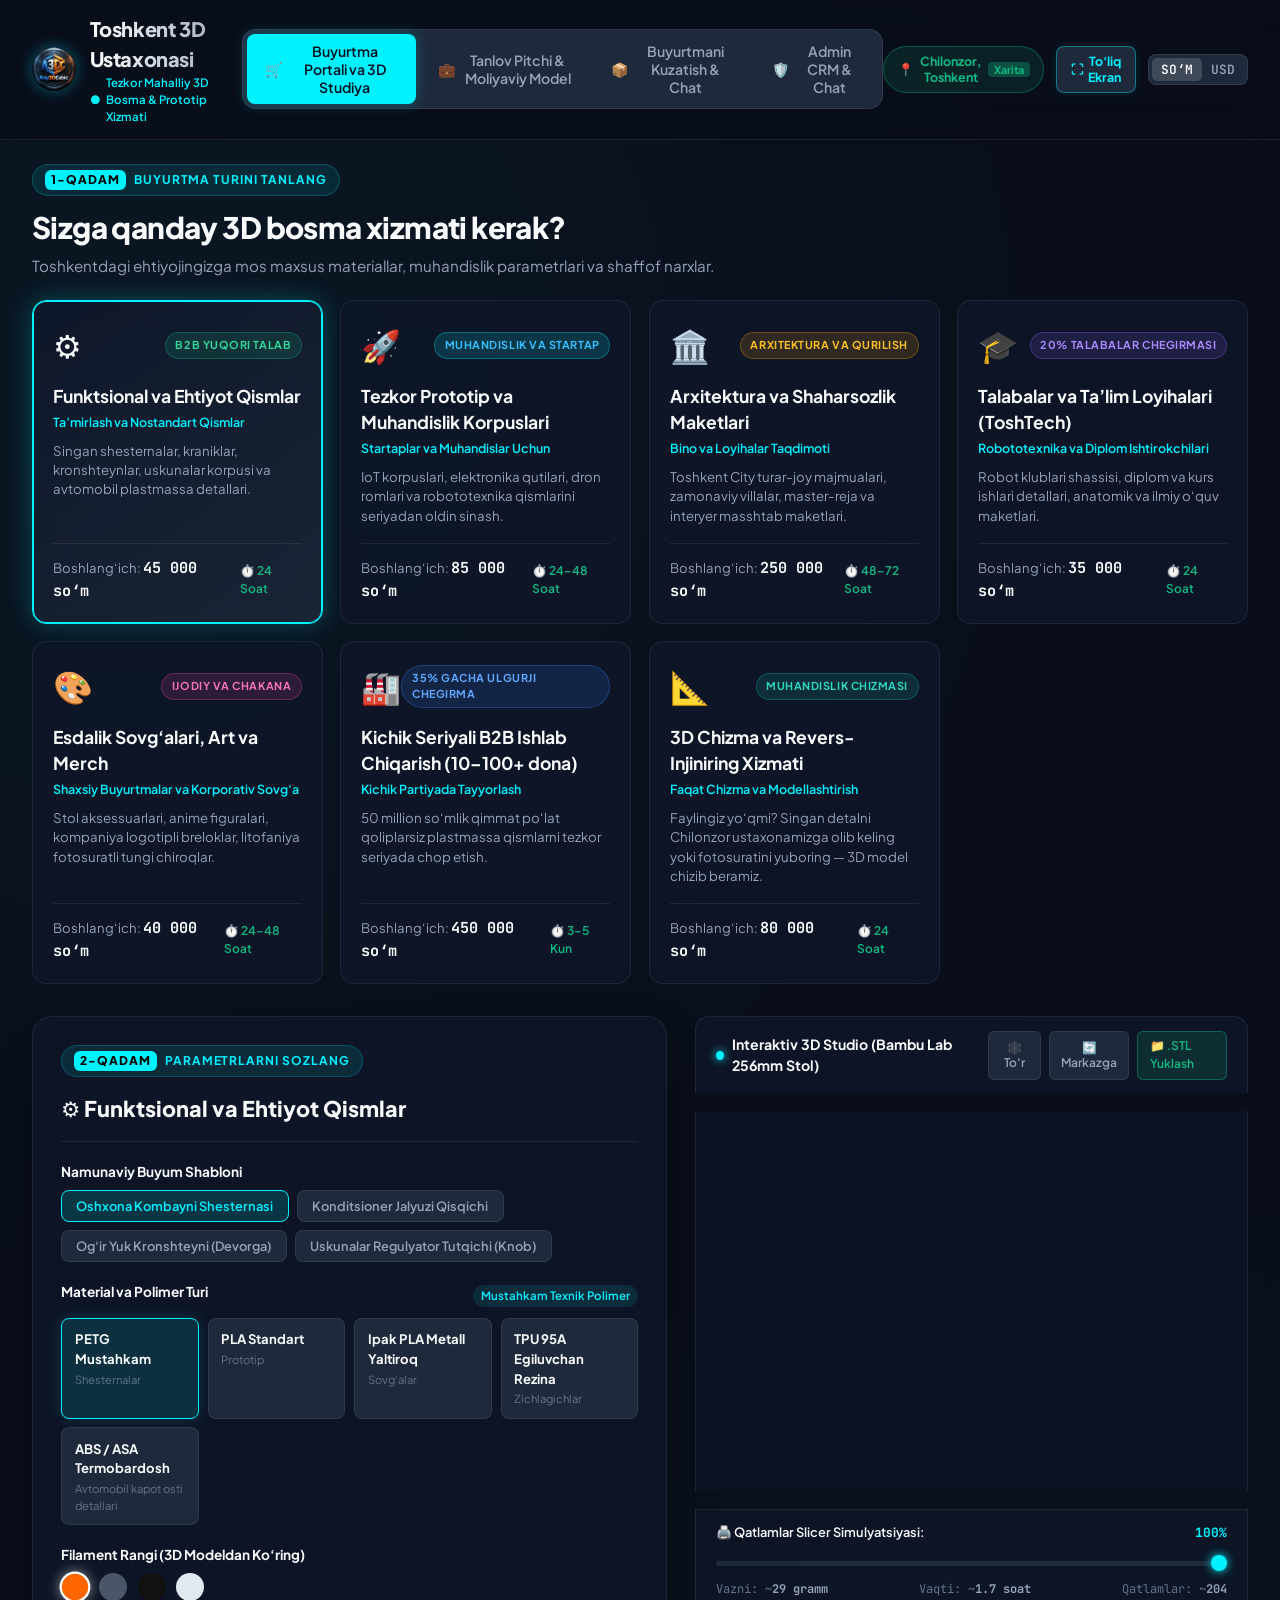
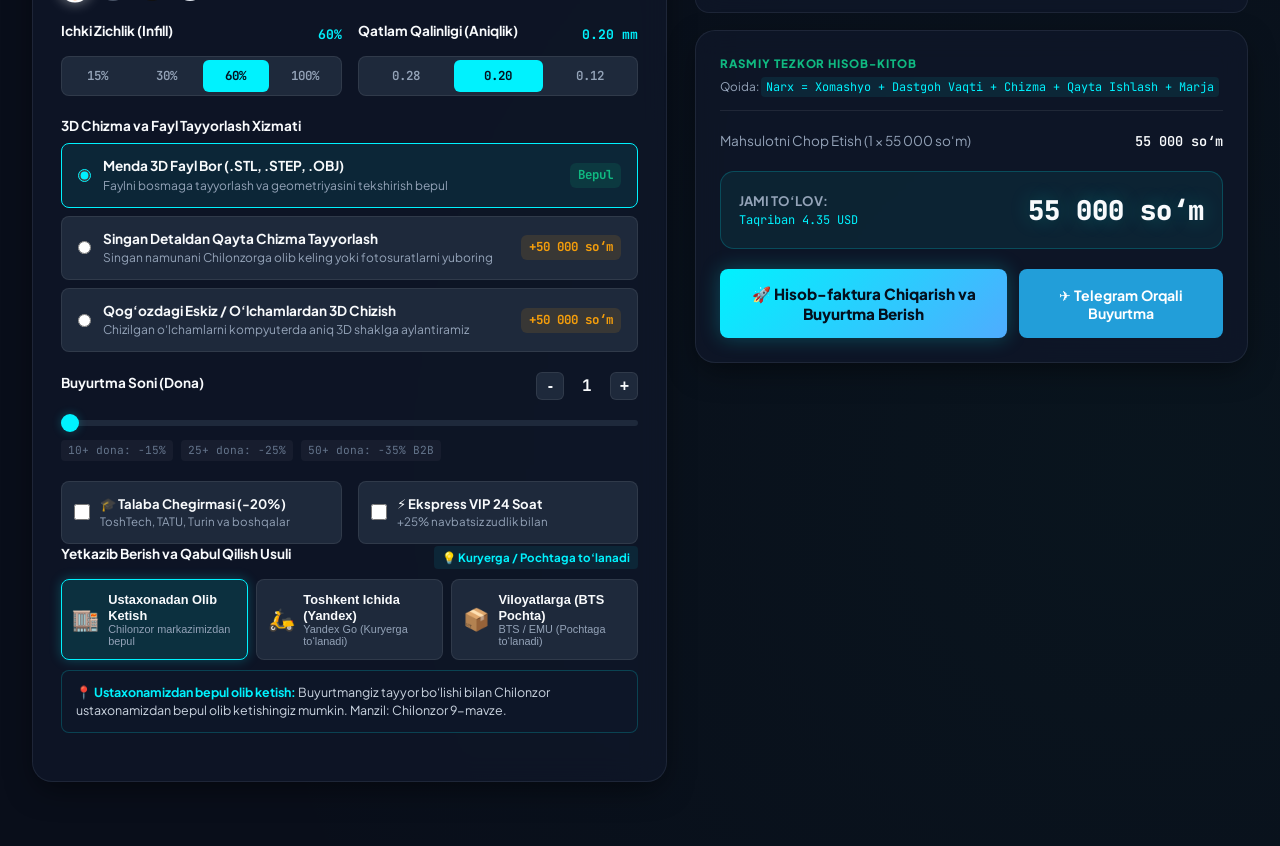
==== app/index.html @ c1757b17 "Fix Telegram inline buttons, remove simulation panel from client UI, route approvals exclusively to " ====
<!doctype html>
<html lang="uz">
  <head>
    <meta charset="UTF-8" />
    <meta name="viewport" content="width=device-width, initial-scale=1.0, maximum-scale=1.0, user-scalable=no, viewport-fit=cover" />
    <title>Toshkent 3D Ustaxonasi | 3D Bosma va Tezkor Prototip Xizmati | Biznes Reja va Buyurtma Portali</title>
    <meta name="description" content="Toshkentda tezkor 3D bosma va nostandart ehtiyot qismlar ustaxonasi. Singan shesternalar, muhandislik korpuslari, talabalar loyihalari va me'moriy maketlar 24-48 soat ichida." />
    
    <!-- Telegram Web App SDK (Avtomatik to'liq ekran va Telegram integratsiyasi) -->
    <script src="https://telegram.org/js/telegram-web-app.js"></script>
    <script>
      (function() {
        function expandToFullscreen() {
          if (window.Telegram && window.Telegram.WebApp) {
            var tg = window.Telegram.WebApp;
            try {
              tg.ready();
              tg.expand();
              if (typeof tg.requestFullscreen === 'function') {
                tg.requestFullscreen();
              }
              if (typeof tg.enableClosingConfirmation === 'function') {
                tg.enableClosingConfirmation();
              }
              if (typeof tg.setHeaderColor === 'function') {
                tg.setHeaderColor('#090e1a');
              }
              if (typeof tg.setBackgroundColor === 'function') {
                tg.setBackgroundColor('#090e1a');
              }
            } catch (err) {}
          }
        }
        // Birinchi millisekunddayoq to'liq ekranga yoyish
        expandToFullscreen();
        document.addEventListener('DOMContentLoaded', expandToFullscreen);
        window.addEventListener('load', expandToFullscreen);
        window.addEventListener('focus', expandToFullscreen);
        document.addEventListener('touchstart', expandToFullscreen, { passive: true });
        document.addEventListener('click', expandToFullscreen, { passive: true });

        // Telegram WebView ochilishi davomida dastlabki 5 soniya uzluksiz to'liq ekranga yoyib turish
        var count = 0;
        var poller = setInterval(function() {
          count++;
          expandToFullscreen();
          if (count > 50) {
            clearInterval(poller);
          }
        }, 100);
      })();
    </script>

    <!-- Google Fonts: Plus Jakarta Sans & JetBrains Mono -->
    <link rel="preconnect" href="https://fonts.googleapis.com">
    <link rel="preconnect" href="https://fonts.gstatic.com" crossorigin>
    <link href="https://fonts.googleapis.com/css2?family=JetBrains+Mono:wght@400;500;600;700&family=Plus+Jakarta+Sans:wght@300;400;500;600;700;800&display=swap" rel="stylesheet">

    <!-- Favicon (Any3DCubic 4K Logo) -->
    <link rel="icon" type="image/png" href="./favicon.png" />
    <link rel="apple-touch-icon" href="./logo_128.png" />
    <script type="module" crossorigin src="./assets/index-IKnGh4cv.js"></script>
    <link rel="stylesheet" crossorigin href="./assets/index-DIumQGOo.css">
  </head>
  <body>
    <div id="app"></div>
  </body>
</html>
---- app/assets/index-DIumQGOo.css ----
:root{--bg-primary: #090e1a;--bg-secondary: #0f172a;--bg-tertiary: #1e293b;--bg-card: rgba(15, 23, 42, .75);--bg-glass: rgba(30, 41, 59, .5);--border-subtle: rgba(255, 255, 255, .08);--border-focus: rgba(0, 242, 254, .5);--border-card: rgba(148, 163, 184, .12);--accent-cyan: #00f2fe;--accent-cyan-glow: rgba(0, 242, 254, .25);--accent-emerald: #10b981;--accent-emerald-glow: rgba(16, 185, 129, .25);--accent-amber: #f59e0b;--accent-purple: #8b5cf6;--accent-pink: #ec4899;--accent-red: #ef4444;--text-main: #f8fafc;--text-muted: #94a3b8;--text-dim: #64748b;--font-main: "Plus Jakarta Sans", system-ui, -apple-system, sans-serif;--font-mono: "JetBrains Mono", monospace;--radius-sm: 8px;--radius-md: 14px;--radius-lg: 20px;--radius-xl: 28px;--shadow-card: 0 10px 30px -5px rgba(0, 0, 0, .5);--shadow-glow: 0 0 25px rgba(0, 242, 254, .15);--transition: all .25s cubic-bezier(.16, 1, .3, 1)}*{margin:0;padding:0;box-sizing:border-box}html,body{min-height:100vh;min-height:var(--tg-viewport-stable-height, 100vh);width:100%}body{font-family:var(--font-main);background-color:var(--bg-primary);color:var(--text-main);line-height:1.5;-webkit-font-smoothing:antialiased;background-image:radial-gradient(circle at 10% 15%,rgba(0,242,254,.04) 0%,transparent 40%),radial-gradient(circle at 90% 85%,rgba(16,185,129,.04) 0%,transparent 40%);min-height:100vh;overflow-x:hidden}::-webkit-scrollbar{width:8px;height:8px}::-webkit-scrollbar-track{background:var(--bg-primary)}::-webkit-scrollbar-thumb{background:var(--bg-tertiary);border-radius:4px}::-webkit-scrollbar-thumb:hover{background:var(--accent-cyan)}.app-navbar{position:sticky;top:0;z-index:100;background:#090e1ad9;backdrop-filter:blur(20px);-webkit-backdrop-filter:blur(20px);border-bottom:1px solid var(--border-subtle);padding:.85rem 2rem;display:flex;align-items:center;justify-content:space-between}.brand-group{display:flex;align-items:center;gap:.85rem;cursor:pointer}.brand-icon{width:44px;height:44px;background:transparent;border-radius:50%;display:flex;align-items:center;justify-content:center;font-size:1.4rem;box-shadow:0 0 15px #00f2fe59;overflow:hidden;flex-shrink:0}.nav-logo-img{width:100%;height:100%;object-fit:cover;border-radius:50%}.brand-text h1{font-size:1.25rem;font-weight:800;letter-spacing:-.02em;background:linear-gradient(to right,#fff,#94a3b8);-webkit-background-clip:text;-webkit-text-fill-color:transparent}.brand-sub{font-size:.72rem;color:var(--accent-cyan);font-weight:600;display:flex;align-items:center;gap:.35rem}.mode-switcher-nav{display:flex;background:var(--bg-tertiary);padding:4px;border-radius:var(--radius-md);border:1px solid var(--border-subtle);gap:4px}.nav-tab-btn{background:transparent;border:none;color:var(--text-muted);font-family:var(--font-main);font-weight:600;font-size:.88rem;padding:.5rem 1.1rem;border-radius:var(--radius-sm);cursor:pointer;transition:var(--transition);display:flex;align-items:center;gap:.5rem}.tab-text-short{display:none}.tab-text-full{display:inline}.nav-tab-btn:hover{color:var(--text-main);background:#ffffff0d}.nav-tab-btn.active{background:var(--accent-cyan);color:#04101e;box-shadow:0 0 15px var(--accent-cyan-glow)}.nav-tab-btn.active-pitch{background:var(--accent-emerald);color:#04140c;box-shadow:0 0 15px var(--accent-emerald-glow)}.header-right-tools{display:flex;align-items:center;gap:.75rem}.btn-fullscreen-toggle{background:var(--bg-tertiary);border:1px solid rgba(0,242,254,.4);color:var(--accent-cyan);font-family:var(--font-main);font-size:.78rem;font-weight:700;padding:.42rem .85rem;border-radius:var(--radius-sm);cursor:pointer;display:flex;align-items:center;gap:.35rem;transition:var(--transition);box-shadow:0 0 10px #00f2fe1a}.btn-fullscreen-toggle:hover{background:var(--accent-cyan);color:#000;box-shadow:0 0 18px var(--accent-cyan-glow);transform:translateY(-1px)}.currency-toggle{display:flex;background:var(--bg-tertiary);border-radius:var(--radius-sm);padding:3px;border:1px solid var(--border-subtle)}.curr-btn{background:transparent;border:none;color:var(--text-muted);font-family:var(--font-mono);font-size:.8rem;font-weight:600;padding:3px 9px;border-radius:5px;cursor:pointer;transition:var(--transition)}.curr-btn.active{background:#ffffff26;color:var(--text-main)}.btn-location-pill{font-size:.78rem;font-weight:700;padding:.4rem .85rem;border-radius:999px;background:#10b9811f;color:var(--accent-emerald);border:1px solid rgba(16,185,129,.35);display:flex;align-items:center;gap:.4rem;cursor:pointer;transition:var(--transition);font-family:var(--font-main)}.btn-location-pill:hover{background:#10b98140;border-color:#10b981;transform:translateY(-1px);box-shadow:0 0 12px #10b98159}.btn-location-pill .loc-tag{font-size:.68rem;background:#10b9814d;padding:1px 6px;border-radius:4px}.nav-tab-btn.active-admin{background:#00f2fe2e;color:var(--accent-cyan);border-color:var(--accent-cyan);box-shadow:0 0 15px #00f2fe59}.configurator-wrapper{max-width:1440px;margin:0 auto;padding:1.5rem 2rem 4rem}.section-block{margin-bottom:2rem}.section-header{margin-bottom:1.4rem}.step-tag{display:inline-flex;align-items:center;gap:.5rem;font-size:.75rem;font-weight:700;text-transform:uppercase;letter-spacing:.08em;color:var(--accent-cyan);background:#00f2fe1a;padding:.3rem .75rem;border-radius:999px;margin-bottom:.6rem;border:1px solid rgba(0,242,254,.2)}.step-num{color:var(--text-main);background:var(--accent-cyan);color:#000;padding:1px 6px;border-radius:6px;font-weight:800}.section-title{font-size:1.85rem;font-weight:800;letter-spacing:-.02em;margin-bottom:.35rem}.section-subtitle{color:var(--text-muted);font-size:.95rem}.order-type-grid{display:grid;grid-template-columns:repeat(auto-fill,minmax(280px,1fr));gap:1.1rem}.order-type-card{background:var(--bg-card);border:1px solid var(--border-card);border-radius:var(--radius-md);padding:1.25rem;cursor:pointer;transition:var(--transition);position:relative;display:flex;flex-direction:column;justify-content:space-between;-webkit-backdrop-filter:blur(14px);backdrop-filter:blur(14px)}.order-type-card:hover{transform:translateY(-3px);border-color:#00f2fe66;box-shadow:0 12px 25px -8px #00f2fe33}.order-type-card.active{border-color:var(--accent-cyan);background:linear-gradient(145deg,#0f172ae6,#1e293bcc);box-shadow:0 0 25px #00f2fe40,inset 0 0 0 1px var(--accent-cyan)}.card-top-row{display:flex;align-items:center;justify-content:space-between;margin-bottom:.85rem}.type-icon{font-size:2rem}.type-badge{font-size:.68rem;font-weight:700;text-transform:uppercase;letter-spacing:.05em;padding:.25rem .6rem;border-radius:999px}.badge-emerald{background:#10b98126;color:#34d399;border:1px solid rgba(16,185,129,.3)}.badge-cyan{background:#00f2fe26;color:#38bdf8;border:1px solid rgba(0,242,254,.3)}.badge-amber{background:#f59e0b26;color:#fbbf24;border:1px solid rgba(245,158,11,.3)}.badge-purple{background:#8b5cf626;color:#a78bfa;border:1px solid rgba(139,92,246,.3)}.badge-pink{background:#ec489926;color:#f472b6;border:1px solid rgba(236,72,153,.3)}.badge-blue{background:#3b82f626;color:#60a5fa;border:1px solid rgba(59,130,246,.3)}.badge-teal{background:#14b8a626;color:#2dd4bf;border:1px solid rgba(20,184,166,.3)}.type-title{font-size:1.1rem;font-weight:700;color:var(--text-main);margin-bottom:.2rem}.type-uz{font-size:.78rem;color:var(--accent-cyan);font-weight:600;margin-bottom:.6rem}.type-desc{font-size:.83rem;color:var(--text-muted);line-height:1.45;margin-bottom:1.1rem;flex-grow:1}.type-footer{display:flex;align-items:center;justify-content:space-between;padding-top:.85rem;border-top:1px solid var(--border-subtle);font-size:.82rem}.type-price{color:var(--text-muted)}.type-price strong{color:var(--text-main);font-family:var(--font-mono);font-size:.95rem}.type-turnaround{font-size:.75rem;font-weight:600;color:var(--accent-emerald)}.workspace-grid{display:grid;grid-template-columns:1.15fr 1fr;gap:1.75rem;align-items:start}@media (max-width: 1080px){.workspace-grid{grid-template-columns:1fr}}.specs-panel{background:var(--bg-card);border:1px solid var(--border-card);border-radius:var(--radius-lg);padding:1.75rem;-webkit-backdrop-filter:blur(14px);backdrop-filter:blur(14px);box-shadow:var(--shadow-card)}.panel-header{margin-bottom:1.25rem;padding-bottom:1rem;border-bottom:1px solid var(--border-subtle)}.panel-title{font-size:1.35rem;font-weight:800;margin-top:.4rem}.form-group{margin-bottom:1.25rem}.label-row{display:flex;align-items:center;justify-content:space-between;margin-bottom:.5rem}.group-label{font-size:.85rem;font-weight:700;color:var(--text-main);display:block;margin-bottom:.45rem}.spec-info-badge{font-size:.72rem;color:var(--accent-cyan);background:#00f2fe1a;padding:2px 8px;border-radius:999px;font-weight:600}.value-highlight{font-family:var(--font-mono);font-size:.82rem;color:var(--accent-cyan);font-weight:700}.preset-pill-row{display:flex;flex-wrap:wrap;gap:.5rem}.preset-pill{background:var(--bg-tertiary);border:1px solid var(--border-subtle);color:var(--text-muted);font-family:var(--font-main);font-size:.8rem;font-weight:600;padding:.45rem .9rem;border-radius:var(--radius-sm);cursor:pointer;transition:var(--transition)}.preset-pill:hover{background:#ffffff14;color:var(--text-main)}.preset-pill.active{background:#00f2fe26;border-color:var(--accent-cyan);color:var(--accent-cyan)}.material-card-row{display:grid;grid-template-columns:repeat(auto-fill,minmax(130px,1fr));gap:.55rem}.material-chip{background:var(--bg-tertiary);border:1px solid var(--border-subtle);border-radius:var(--radius-sm);padding:.65rem .8rem;cursor:pointer;transition:var(--transition)}.material-chip:hover{background:#ffffff0f}.material-chip.active{border-color:var(--accent-cyan);background:#00f2fe1f;box-shadow:0 0 15px #00f2fe26}.mat-name{font-size:.82rem;font-weight:700;color:var(--text-main);margin-bottom:2px}.mat-prop{font-size:.7rem;color:var(--text-dim)}.color-picker-row{display:flex;gap:.65rem;align-items:center}.color-dot{width:28px;height:28px;border-radius:50%;border:2px solid transparent;cursor:pointer;transition:var(--transition);position:relative}.color-dot:hover{transform:scale(1.15)}.color-dot.active{border-color:#fff;box-shadow:0 0 12px #ffffff80;transform:scale(1.1)}.form-row-dual{display:grid;grid-template-columns:1fr 1fr;gap:1rem}@media (max-width: 600px){.form-row-dual{grid-template-columns:1fr}}.segmented-control{display:flex;background:var(--bg-tertiary);border:1px solid var(--border-subtle);border-radius:var(--radius-sm);padding:3px;gap:3px}.segment-btn{flex:1;background:transparent;border:none;color:var(--text-muted);font-family:var(--font-mono);font-size:.78rem;font-weight:600;padding:.45rem .3rem;border-radius:6px;cursor:pointer;transition:var(--transition);text-align:center}.segment-btn:hover{color:var(--text-main)}.segment-btn.active{background:var(--accent-cyan);color:#04101e;font-weight:700}.radio-option-list{display:flex;flex-direction:column;gap:.5rem}.radio-card{display:flex;align-items:center;justify-content:space-between;background:var(--bg-tertiary);border:1px solid var(--border-subtle);border-radius:var(--radius-sm);padding:.75rem 1rem;cursor:pointer;transition:var(--transition);gap:.75rem}.radio-card:hover{background:#ffffff0d}.radio-card.active{border-color:var(--accent-cyan);background:#00f2fe14}.radio-card input{accent-color:var(--accent-cyan)}.radio-content{flex-grow:1}.radio-title{font-size:.85rem;font-weight:700;color:var(--text-main)}.radio-desc{font-size:.75rem;color:var(--text-muted)}.fee-tag{font-family:var(--font-mono);font-size:.78rem;font-weight:700;color:var(--accent-amber);background:#f59e0b1f;padding:3px 8px;border-radius:6px}.fee-tag.free{color:var(--accent-emerald);background:#10b9811f}.custom-slider{width:100%;-webkit-appearance:none;height:6px;border-radius:3px;background:var(--bg-tertiary);outline:none;cursor:pointer;margin:.5rem 0}.custom-slider::-webkit-slider-thumb{-webkit-appearance:none;-moz-appearance:none;appearance:none;width:18px;height:18px;border-radius:50%;background:var(--accent-cyan);cursor:pointer;box-shadow:0 0 10px var(--accent-cyan-glow);transition:var(--transition)}.custom-slider::-webkit-slider-thumb:hover{transform:scale(1.2)}.qty-counter{display:flex;align-items:center;gap:.5rem}.qty-btn{width:28px;height:28px;background:var(--bg-tertiary);border:1px solid var(--border-subtle);border-radius:6px;color:var(--text-main);font-size:1rem;font-weight:700;cursor:pointer;display:flex;align-items:center;justify-content:center}.qty-btn:hover{background:var(--accent-cyan);color:#000}.qty-num{font-family:var(--font-mono);font-weight:700;min-width:30px;text-align:center}.discount-pills{display:flex;gap:.5rem;margin-top:.35rem}.disc-pill{font-size:.7rem;font-family:var(--font-mono);color:var(--text-dim);background:#ffffff0a;padding:2px 7px;border-radius:4px}.disc-pill.highlight{color:var(--accent-emerald);background:#10b98126;font-weight:700}.checkbox-box{background:var(--bg-tertiary);border:1px solid var(--border-subtle);border-radius:var(--radius-sm);padding:.75rem;cursor:pointer;transition:var(--transition)}.checkbox-box.active{border-color:var(--accent-purple);background:#8b5cf61a}.checkbox-label{display:flex;align-items:center;gap:.65rem;cursor:pointer}.checkbox-label input{accent-color:var(--accent-purple);width:16px;height:16px}.check-title{font-size:.82rem;font-weight:700;color:var(--text-main)}.check-sub{font-size:.72rem;color:var(--text-muted)}.delivery-segmented{display:flex;flex-direction:column;gap:.45rem}.deliv-btn{background:var(--bg-tertiary);border:1px solid var(--border-subtle);border-radius:var(--radius-sm);padding:.7rem .9rem;color:var(--text-muted);font-family:var(--font-main);font-size:.82rem;font-weight:600;cursor:pointer;text-align:left;transition:var(--transition)}.deliv-btn:hover{background:#ffffff0d;color:var(--text-main)}.deliv-btn.active{border-color:var(--accent-emerald);background:#10b9811a;color:#34d399}.viewport-panel{display:flex;flex-direction:column;gap:1.1rem}.viewport-header{display:flex;align-items:center;justify-content:space-between;background:var(--bg-card);border:1px solid var(--border-card);border-radius:var(--radius-md) var(--radius-md) 0 0;padding:.85rem 1.25rem;border-bottom:none}.viewport-title-group{display:flex;align-items:center;gap:.5rem}.live-dot{width:9px;height:9px;border-radius:50%;background:var(--accent-cyan);box-shadow:0 0 10px var(--accent-cyan);animation:pulseLive 2s infinite}@keyframes pulseLive{0%{transform:scale(.95);opacity:.7}50%{transform:scale(1.2);opacity:1}to{transform:scale(.95);opacity:.7}}.viewport-heading{font-size:.88rem;font-weight:700;color:var(--text-main)}.viewport-tools{display:flex;gap:.5rem}.tool-btn{background:var(--bg-tertiary);border:1px solid var(--border-subtle);color:var(--text-muted);font-family:var(--font-main);font-size:.75rem;font-weight:600;padding:.35rem .7rem;border-radius:6px;cursor:pointer;transition:var(--transition)}.tool-btn:hover{background:#ffffff1a;color:var(--text-main)}.tool-btn.active{background:var(--accent-cyan);color:#000;font-weight:700}.tool-btn.upload-btn{background:#10b98126;border-color:#10b98166;color:var(--accent-emerald)}.tool-btn.upload-btn:hover{background:var(--accent-emerald);color:#000}.three-canvas-frame{width:100%;height:380px;background:#0b1120;border-left:1px solid var(--border-card);border-right:1px solid var(--border-card);position:relative;overflow:hidden;cursor:grab}.three-canvas-frame:active{cursor:grabbing}.three-canvas-frame canvas{width:100%!important;height:100%!important;display:block}.slicer-control-bar{background:var(--bg-card);border:1px solid var(--border-card);border-radius:0 0 var(--radius-md) var(--radius-md);padding:.85rem 1.25rem;-webkit-backdrop-filter:blur(14px);backdrop-filter:blur(14px)}.slicer-info{display:flex;justify-content:space-between;font-size:.8rem;margin-bottom:.35rem}.slicer-label{font-weight:600;color:var(--text-main)}.slicer-val{font-family:var(--font-mono);font-weight:700;color:var(--accent-cyan)}.slicer-slider{width:100%;-webkit-appearance:none;height:5px;border-radius:3px;background:var(--bg-tertiary);outline:none;cursor:pointer}.slicer-slider::-webkit-slider-thumb{-webkit-appearance:none;-moz-appearance:none;appearance:none;width:16px;height:16px;border-radius:50%;background:#00f2fe;cursor:pointer;box-shadow:0 0 10px #00f2fe}.slicer-stats{display:flex;justify-content:space-between;margin-top:.5rem;font-size:.75rem;color:var(--text-dim);font-family:var(--font-mono)}.slicer-stats strong{color:var(--text-muted)}.pricing-summary-card{background:var(--bg-card);border:1px solid var(--border-card);border-radius:var(--radius-lg);padding:1.5rem;-webkit-backdrop-filter:blur(14px);backdrop-filter:blur(14px);box-shadow:var(--shadow-card)}.pricing-card-header{display:flex;flex-direction:column;gap:.35rem;margin-bottom:1.2rem;padding-bottom:.85rem;border-bottom:1px solid var(--border-subtle)}.quote-tag{font-size:.72rem;font-weight:800;text-transform:uppercase;letter-spacing:.08em;color:var(--accent-emerald)}.pricing-rule-formula{font-size:.74rem;color:var(--text-muted)}.pricing-rule-formula code{font-family:var(--font-mono);color:var(--accent-cyan);background:#00f2fe14;padding:2px 5px;border-radius:4px}.pricing-rows{display:flex;flex-direction:column;gap:.55rem;margin-bottom:1.25rem}.price-row{display:flex;justify-content:space-between;font-size:.85rem;color:var(--text-muted)}.price-row span:last-child{font-family:var(--font-mono);font-weight:600;color:var(--text-main)}.discount-row{color:var(--accent-emerald)}.student-discount-row{color:var(--accent-purple)}.neg-price{color:var(--accent-emerald)!important}.grand-total-row{display:flex;align-items:center;justify-content:space-between;padding:1.1rem;background:#00f2fe0f;border:1px solid rgba(0,242,254,.2);border-radius:var(--radius-md);margin-bottom:1.25rem}.total-label-group{display:flex;flex-direction:column}.total-label{font-size:.82rem;font-weight:700;text-transform:uppercase;color:var(--text-muted)}.approx-usd{font-family:var(--font-mono);font-size:.75rem;color:var(--accent-cyan)}.total-amount{font-family:var(--font-mono);font-size:1.7rem;font-weight:800;color:var(--text-main);text-shadow:0 0 20px var(--accent-cyan-glow)}.order-action-buttons{display:grid;grid-template-columns:1.4fr 1fr;gap:.75rem}@media (max-width: 500px){.order-action-buttons{grid-template-columns:1fr}}.btn-primary-order{background:linear-gradient(135deg,#00f2fe,#4facfe);border:none;color:#04101e;font-family:var(--font-main);font-size:.95rem;font-weight:800;padding:.95rem 1.2rem;border-radius:var(--radius-sm);cursor:pointer;box-shadow:0 0 20px var(--accent-cyan-glow);transition:var(--transition);display:flex;align-items:center;justify-content:center;gap:.5rem}.btn-primary-order:hover{transform:translateY(-2px);box-shadow:0 0 30px #00f2fe66}.btn-secondary-telegram{background:#229ed9;border:none;color:#fff;font-family:var(--font-main);font-size:.88rem;font-weight:700;padding:.95rem 1rem;border-radius:var(--radius-sm);cursor:pointer;transition:var(--transition);display:flex;align-items:center;justify-content:center;gap:.4rem}.btn-secondary-telegram:hover{background:#2bb3f5;transform:translateY(-2px)}.order-modal-backdrop{position:fixed;top:0;right:0;bottom:0;left:0;background:#000000bf;-webkit-backdrop-filter:blur(12px);backdrop-filter:blur(12px);z-index:1000;display:flex;align-items:center;justify-content:center;padding:1.5rem}.order-modal-card{background:var(--bg-secondary);border:1px solid var(--border-card);border-radius:var(--radius-lg);max-width:650px;width:100%;max-height:90vh;overflow-y:auto;padding:2rem;position:relative;box-shadow:var(--shadow-card)}.modal-close-btn{position:absolute;top:1.25rem;right:1.25rem;background:transparent;border:none;color:var(--text-muted);font-size:1.75rem;cursor:pointer;transition:var(--transition)}.modal-close-btn:hover{color:var(--text-main)}.modal-header{text-align:center;margin-bottom:1.5rem}.success-icon-badge{font-size:2.2rem;margin-bottom:.5rem}.modal-title{font-size:1.45rem;font-weight:800;margin-bottom:.35rem}.modal-desc{font-size:.88rem;color:var(--text-muted)}.order-invoice-preview{background:#fff;color:#0f172a;border-radius:var(--radius-sm);padding:1.5rem;margin-bottom:1.5rem;box-shadow:0 4px 15px #00000026}.invoice-top{display:flex;justify-content:space-between;border-bottom:2px solid #e2e8f0;padding-bottom:1rem;margin-bottom:1rem}.invoice-company{font-size:1.05rem;font-weight:800;color:#0f172a}.invoice-district{font-size:.75rem;color:#64748b}.invoice-meta{text-align:right}.order-num{font-family:var(--font-mono);font-weight:800;font-size:1.05rem;color:#0284c7}.order-date{font-size:.75rem;color:#64748b}.invoice-details-grid{display:grid;grid-template-columns:1fr 1fr;gap:.75rem;margin-bottom:1rem;font-size:.82rem}.inv-k{color:#64748b;display:block;font-size:.72rem}.inv-v{color:#0f172a}.invoice-total-box{display:flex;align-items:center;justify-content:space-between;border-top:2px dashed #cbd5e1;padding-top:.85rem;font-size:.95rem;font-weight:700}.inv-sum{font-family:var(--font-mono);font-size:1.35rem;color:#0f172a}.order-checkout-form{display:flex;flex-direction:column;gap:.85rem}.form-field{display:flex;flex-direction:column;gap:.35rem}.form-field label{font-size:.78rem;font-weight:700;color:var(--text-main)}.form-field input,.form-field textarea{background:var(--bg-tertiary);border:1px solid var(--border-subtle);border-radius:var(--radius-sm);padding:.65rem .85rem;color:var(--text-main);font-family:var(--font-main);font-size:.88rem;outline:none;transition:var(--transition)}.form-field input:focus,.form-field textarea:focus{border-color:var(--accent-cyan);box-shadow:0 0 10px var(--accent-cyan-glow)}.modal-actions{display:grid;grid-template-columns:1.5fr 1fr;gap:.75rem;margin-top:.75rem}.btn-confirm-order{background:var(--accent-emerald);border:none;color:#04140c;font-family:var(--font-main);font-size:.9rem;font-weight:800;padding:.85rem 1rem;border-radius:var(--radius-sm);cursor:pointer;transition:var(--transition)}.btn-confirm-order:hover{background:#34d399}.btn-print-invoice{background:var(--bg-tertiary);border:1px solid var(--border-subtle);color:var(--text-main);font-family:var(--font-main);font-size:.85rem;font-weight:700;padding:.85rem 1rem;border-radius:var(--radius-sm);cursor:pointer}.payment-upload-card{background:var(--bg-tertiary);border:1px solid var(--border-card);border-radius:var(--radius-md);padding:1.15rem;margin-top:.5rem}.payment-card-header{margin-bottom:.85rem}.pay-badge{display:inline-block;font-size:.72rem;font-weight:800;color:var(--accent-cyan);background:#00f2fe1f;padding:.25rem .65rem;border-radius:999px;margin-bottom:.35rem;border:1px solid rgba(0,242,254,.25)}.pay-title{font-size:1.05rem;font-weight:800;color:var(--text-main);margin-bottom:.2rem}.pay-desc{font-size:.78rem;color:var(--text-muted)}.card-details-box{background:linear-gradient(135deg,#1e293b,#0f172a);border:1px solid rgba(255,255,255,.12);border-radius:var(--radius-sm);padding:.85rem 1rem;margin-bottom:.85rem;box-shadow:0 4px 15px #00000040}.card-top-info{display:flex;align-items:center;justify-content:space-between;margin-bottom:.4rem}.card-brand{font-size:.68rem;font-family:var(--font-mono);font-weight:700;color:#94a3b8;letter-spacing:.05em}.btn-copy-card{background:#00f2fe26;border:1px solid var(--accent-cyan);color:var(--accent-cyan);font-size:.72rem;font-weight:700;padding:.25rem .6rem;border-radius:5px;cursor:pointer;transition:var(--transition)}.btn-copy-card:hover{background:var(--accent-cyan);color:#000}.card-number-display{font-family:var(--font-mono);font-size:1.25rem;font-weight:800;letter-spacing:.1em;color:#fff;margin-bottom:.25rem}.card-holder-name{font-size:.75rem;color:#94a3b8}.receipt-dropzone-wrapper{background:#0f172a99;border:2px dashed rgba(0,242,254,.35);border-radius:var(--radius-sm);padding:1rem;text-align:center;transition:var(--transition)}.receipt-dropzone-wrapper:hover{border-color:var(--accent-cyan);background:#00f2fe0a}.receipt-prompt-area{display:flex;flex-direction:column;align-items:center;gap:.35rem}.receipt-icon{font-size:2rem}.receipt-text-bold{font-size:.88rem;font-weight:700;color:var(--text-main)}.receipt-text-muted{font-size:.74rem;color:var(--text-muted);margin-bottom:.4rem}.btn-select-receipt{background:var(--accent-cyan);border:none;color:#04101e;font-family:var(--font-main);font-size:.82rem;font-weight:700;padding:.5rem 1.1rem;border-radius:var(--radius-sm);cursor:pointer;transition:var(--transition)}.btn-select-receipt:hover{transform:translateY(-1px);box-shadow:0 0 15px var(--accent-cyan-glow)}.receipt-preview-area{display:flex;align-items:center;gap:1rem;background:#10b98114;border:1px solid rgba(16,185,129,.3);border-radius:var(--radius-sm);padding:.65rem}.receipt-preview-area img{width:60px;height:60px;object-fit:cover;border-radius:6px;border:1px solid var(--border-subtle)}.receipt-preview-info{display:flex;flex-direction:column;align-items:flex-start;gap:.35rem;flex:1}.receipt-badge-ok{font-size:.78rem;font-weight:700;color:var(--accent-emerald)}.btn-clear-receipt{background:transparent;border:none;color:#ef4444;font-size:.72rem;font-weight:600;cursor:pointer;padding:0}.order-success-card{text-align:center;padding:1.5rem 1rem}.success-icon-anim{font-size:3.5rem;animation:bounce 1s infinite alternate;margin-bottom:.75rem}@keyframes bounce{0%{transform:translateY(0)}to{transform:translateY(-8px)}}.success-title{font-size:1.5rem;font-weight:800;color:var(--text-main);margin-bottom:.35rem}.success-order-badge{display:inline-block;font-family:var(--font-mono);font-size:1.15rem;font-weight:800;color:var(--accent-cyan);background:#00f2fe1f;padding:.35rem .9rem;border-radius:var(--radius-sm);border:1px solid rgba(0,242,254,.3);margin-bottom:.85rem}.success-sub{font-size:.85rem;color:var(--text-muted);line-height:1.5;margin-bottom:1.25rem}.live-bot-banner{background:linear-gradient(135deg,#00f2fe1f,#10b9811f);border:1px solid var(--accent-cyan);border-radius:var(--radius-md);padding:1rem;margin-bottom:1.5rem;display:flex;align-items:center;gap:.85rem;text-align:left}.live-dot-pulse{width:14px;height:14px;border-radius:50%;background:var(--accent-emerald);box-shadow:0 0 12px var(--accent-emerald);animation:pulse-dot 1.5s infinite;flex-shrink:0}@keyframes pulse-dot{0%{transform:scale(.95);box-shadow:0 0 #10b981b3}70%{transform:scale(1.1);box-shadow:0 0 0 8px #10b98100}to{transform:scale(.95);box-shadow:0 0 #10b98100}}.live-banner-text{display:flex;flex-direction:column;gap:.2rem}.live-banner-text strong{font-size:.88rem;color:#fff}.live-banner-text span{font-size:.76rem;color:#94a3b8}.success-btn-group{display:flex;flex-direction:column;gap:.65rem}.btn-success-tracker{background:var(--accent-emerald);border:none;color:#04140c;font-family:var(--font-main);font-size:.92rem;font-weight:800;padding:.9rem;border-radius:var(--radius-sm);cursor:pointer;transition:var(--transition)}.btn-success-tracker:hover{background:#34d399;transform:translateY(-1px)}.btn-success-tg{background:#229ed9;color:#fff;text-decoration:none;font-size:.85rem;font-weight:700;padding:.8rem;border-radius:var(--radius-sm);text-align:center;display:block}.order-verifying-card{text-align:center;padding:1.25rem .85rem}.verifying-radar-anim{position:relative;width:72px;height:72px;margin:0 auto .85rem;display:flex;align-items:center;justify-content:center}.radar-ping{position:absolute;width:100%;height:100%;border-radius:50%;background:#f59e0b33;border:2px solid #f59e0b;animation:radar-expand 1.8s infinite cubic-bezier(.215,.61,.355,1)}@keyframes radar-expand{0%{transform:scale(.6);opacity:.9}to{transform:scale(1.4);opacity:0}}.radar-core{width:48px;height:48px;border-radius:50%;background:#f59e0b40;border:1px solid #f59e0b;display:flex;align-items:center;justify-content:center;font-size:1.5rem;z-index:2;box-shadow:0 0 15px #f59e0b66}.verifying-status-badge{display:inline-block;font-family:var(--font-mono);font-size:.72rem;font-weight:800;color:#f59e0b;background:#f59e0b1f;border:1px solid rgba(245,158,11,.35);padding:.3rem .8rem;border-radius:var(--radius-sm);margin-bottom:.65rem;letter-spacing:.05em}.verifying-title{font-size:1.35rem;font-weight:800;color:#fff;margin-bottom:.35rem}.verifying-desc{font-size:.82rem;color:var(--text-muted);line-height:1.5;margin-bottom:1.15rem}.verification-steps-card{background:#0f172abf;border:1px solid rgba(255,255,255,.08);border-radius:var(--radius-sm);padding:.85rem 1rem;text-align:left;margin-bottom:1rem;display:flex;flex-direction:column;gap:.75rem}.vstep{display:flex;align-items:center;gap:.75rem}.vstep-icon{width:28px;height:28px;border-radius:50%;background:#ffffff0d;display:flex;align-items:center;justify-content:center;font-size:.85rem;flex-shrink:0}.vstep-info{display:flex;flex-direction:column}.vstep-info strong{font-size:.82rem;color:#fff}.vstep-info span{font-size:.72rem;color:#94a3b8}.vstep.completed .vstep-icon{background:#10b98133;border:1px solid #10b981}.vstep.active .vstep-icon{background:#f59e0b33;border:1px solid #f59e0b;animation:pulse-step 1.2s infinite}@keyframes pulse-step{0%{transform:scale(.95);box-shadow:0 0 #f59e0b99}70%{transform:scale(1.05);box-shadow:0 0 0 6px #f59e0b00}to{transform:scale(.95);box-shadow:0 0 #f59e0b00}}.verifying-sub-note{font-size:.74rem;color:#64748b;margin-bottom:1.25rem}.admin-simulation-panel{background:#00f2fe0a;border:1px dashed rgba(0,242,254,.25);border-radius:var(--radius-sm);padding:.75rem;margin-top:.5rem}.sim-label{font-size:.74rem;font-weight:700;color:var(--accent-cyan);margin-bottom:.45rem}.sim-btn-group{display:grid;grid-template-columns:1fr 1fr;gap:.5rem}.btn-sim-approve{background:#10b98126;border:1px solid #10b981;color:#34d399;font-family:var(--font-main);font-size:.72rem;font-weight:700;padding:.45rem .5rem;border-radius:6px;cursor:pointer;transition:var(--transition)}.btn-sim-approve:hover{background:#10b981;color:#000}.btn-sim-decline{background:#ef444426;border:1px solid #ef4444;color:#f87171;font-family:var(--font-main);font-size:.72rem;font-weight:700;padding:.45rem .5rem;border-radius:6px;cursor:pointer;transition:var(--transition)}.btn-sim-decline:hover{background:#ef4444;color:#fff}.approved-status-badge{display:inline-block;font-family:var(--font-mono);font-size:.74rem;font-weight:800;color:#10b981;background:#10b9811f;border:1px solid rgba(16,185,129,.35);padding:.3rem .8rem;border-radius:var(--radius-sm);margin-bottom:.5rem;letter-spacing:.05em}.order-declined-card{text-align:center;padding:1.25rem .85rem}.declined-icon-anim{font-size:3.5rem;margin-bottom:.65rem;animation:shake .6s cubic-bezier(.36,.07,.19,.97) both}@keyframes shake{10%,90%{transform:translate3d(-1px,0,0)}20%,80%{transform:translate3d(2px,0,0)}30%,50%,70%{transform:translate3d(-4px,0,0)}40%,60%{transform:translate3d(4px,0,0)}}.declined-status-badge{display:inline-block;font-family:var(--font-mono);font-size:.74rem;font-weight:800;color:#ef4444;background:#ef444426;border:1px solid rgba(239,68,68,.4);padding:.3rem .85rem;border-radius:var(--radius-sm);margin-bottom:.5rem;letter-spacing:.05em}.declined-title{font-size:1.4rem;font-weight:800;color:#fff;margin-bottom:.35rem}.declined-order-badge{display:inline-block;font-family:var(--font-mono);font-size:1.1rem;font-weight:800;color:#ef4444;background:#ef44441a;padding:.3rem .85rem;border-radius:var(--radius-sm);border:1px solid rgba(239,68,68,.25);margin-bottom:1rem}.declined-reason-box{background:#ef444414;border-left:4px solid #ef4444;border-radius:6px;padding:.85rem 1rem;text-align:left;margin-bottom:1rem}.reason-header{font-size:.85rem;font-weight:700;color:#fca5a5;margin-bottom:.25rem}.reason-desc{font-size:.78rem;color:#cbd5e1;line-height:1.45}.declined-instruction{font-size:.78rem;color:var(--text-muted);line-height:1.45;margin-bottom:1.25rem}.declined-btn-group{display:flex;flex-direction:column;gap:.65rem}.btn-reupload-receipt{background:linear-gradient(135deg,#00f2fe,#4facfe);border:none;color:#04101e;font-family:var(--font-main);font-size:.9rem;font-weight:800;padding:.85rem;border-radius:var(--radius-sm);cursor:pointer;transition:var(--transition)}.btn-reupload-receipt:hover{transform:translateY(-1px);box-shadow:0 4px 15px #00f2fe59}.btn-contact-admin{background:#229ed9;color:#fff;text-decoration:none;font-size:.85rem;font-weight:700;padding:.8rem;border-radius:var(--radius-sm);text-align:center;display:block}.pitch-container{max-width:1440px;margin:0 auto;padding:2rem 2rem 5rem}.pitch-hero-banner{background:linear-gradient(135deg,#0f172ae6,#1e293bcc);border:1px solid var(--border-card);border-radius:var(--radius-xl);padding:3rem 2.5rem;text-align:center;margin-bottom:3.5rem;position:relative;overflow:hidden;box-shadow:var(--shadow-card)}.pitch-hero-badge{display:inline-block;font-size:.78rem;font-weight:800;text-transform:uppercase;letter-spacing:.1em;color:var(--accent-emerald);background:#10b9811f;padding:.4rem 1.1rem;border-radius:999px;margin-bottom:1.25rem;border:1px solid rgba(16,185,129,.3)}.pitch-main-title{font-size:3rem;font-weight:900;letter-spacing:-.03em;margin-bottom:.75rem;background:linear-gradient(to right,#fff,#00f2fe);-webkit-background-clip:text;-webkit-text-fill-color:transparent}.pitch-tagline{font-size:1.15rem;color:var(--text-muted);max-width:750px;margin:0 auto 2rem}.pitch-stats-ticker{display:grid;grid-template-columns:repeat(4,1fr);gap:1.25rem;max-width:950px;margin:0 auto 2.25rem}@media (max-width: 768px){.pitch-stats-ticker{grid-template-columns:1fr 1fr}.pitch-main-title{font-size:2.1rem}}.ticker-item{background:var(--bg-tertiary);border:1px solid var(--border-subtle);border-radius:var(--radius-md);padding:1rem;display:flex;flex-direction:column;align-items:center}.ticker-val{font-family:var(--font-mono);font-size:1.4rem;font-weight:800;color:var(--accent-cyan)}.ticker-lbl{font-size:.75rem;color:var(--text-dim);margin-top:.25rem;text-align:center}.pitch-cta-actions{display:flex;justify-content:center;gap:1rem}@media (max-width: 600px){.pitch-cta-actions{flex-direction:column}}.btn-present-slides{background:var(--accent-emerald);border:none;color:#04140c;font-family:var(--font-main);font-size:.95rem;font-weight:800;padding:.9rem 1.75rem;border-radius:var(--radius-md);cursor:pointer;box-shadow:0 0 20px var(--accent-emerald-glow);transition:var(--transition)}.btn-present-slides:hover{background:#34d399;transform:translateY(-2px)}.btn-to-order-portal{background:var(--bg-tertiary);border:1px solid var(--border-subtle);color:var(--text-main);font-family:var(--font-main);font-size:.95rem;font-weight:700;padding:.9rem 1.5rem;border-radius:var(--radius-md);cursor:pointer;transition:var(--transition)}.btn-to-order-portal:hover{background:#ffffff1a}.pitch-section{margin-bottom:4rem}.section-badge-pill{font-size:.72rem;font-weight:800;color:var(--accent-cyan);text-transform:uppercase;letter-spacing:.08em;margin-bottom:.5rem}.pitch-sec-title{font-size:2rem;font-weight:800;margin-bottom:.65rem;letter-spacing:-.02em}.pitch-sec-lead{font-size:1.05rem;color:var(--text-muted);max-width:900px;line-height:1.6;margin-bottom:1.75rem}.concept-cards-grid{display:grid;grid-template-columns:repeat(auto-fill,minmax(280px,1fr));gap:1.25rem;margin-bottom:2rem}.concept-card{background:var(--bg-card);border:1px solid var(--border-card);border-radius:var(--radius-md);padding:1.5rem;-webkit-backdrop-filter:blur(14px);backdrop-filter:blur(14px)}.concept-icon{font-size:2.2rem;margin-bottom:.75rem}.concept-card h4{font-size:1.15rem;font-weight:700;margin-bottom:.5rem}.concept-customers{font-size:.82rem;color:var(--text-muted);margin-bottom:.45rem}.concept-customers strong{color:var(--accent-cyan)}.concept-examples{font-size:.8rem;color:var(--text-dim)}.edge-limit-grid{display:grid;grid-template-columns:1fr 1fr;gap:1.25rem}@media (max-width: 768px){.edge-limit-grid{grid-template-columns:1fr}}.callout-box{border-radius:var(--radius-md);padding:1.5rem;border:1px solid}.advantage-box{background:#10b98114;border-color:#10b9814d}.advantage-box .callout-title{color:var(--accent-emerald);font-weight:800;font-size:1.05rem;margin-bottom:.5rem}.limitation-box{background:#f59e0b14;border-color:#f59e0b4d}.limitation-box .callout-title{color:var(--accent-amber);font-weight:800;font-size:1.05rem;margin-bottom:.5rem}.simulator-layout{display:grid;grid-template-columns:1.2fr 1fr;gap:1.5rem}@media (max-width: 900px){.simulator-layout{grid-template-columns:1fr}}.sim-controls-panel{background:var(--bg-card);border:1px solid var(--border-card);border-radius:var(--radius-lg);padding:1.75rem}.sim-panel-title{font-size:1.15rem;font-weight:800;margin-bottom:1.25rem}.sim-input-row{margin-bottom:1.15rem}.sim-input-row label{font-size:.85rem;font-weight:700;display:block}.sim-val-hint{font-size:.72rem;color:var(--text-dim)}.sim-results-card{background:var(--bg-card);border:1px solid var(--border-card);border-radius:var(--radius-lg);padding:1.75rem;display:flex;flex-direction:column;justify-content:space-between}.capex-total-header{background:#00f2fe14;border:1px solid rgba(0,242,254,.25);border-radius:var(--radius-md);padding:1.25rem;text-align:center;margin-bottom:1.25rem}.capex-total-header span{font-size:.8rem;font-weight:700;text-transform:uppercase;color:var(--text-muted)}.capex-big-num{font-family:var(--font-mono);font-size:2.2rem;font-weight:900;color:var(--accent-cyan);margin:.25rem 0}.capex-usd-sub{font-size:.85rem;color:var(--text-muted)}.capex-breakdown-table{display:flex;flex-direction:column;gap:.6rem;font-size:.85rem;margin-bottom:1.25rem}.capex-row{display:flex;justify-content:space-between;color:var(--text-muted)}.capex-row span:last-child{font-family:var(--font-mono);color:var(--text-main);font-weight:600}.capex-insight-pill{font-size:.78rem;background:var(--bg-tertiary);border-radius:var(--radius-sm);padding:.85rem;color:var(--text-muted);line-height:1.4}.elec-calculator-grid{display:grid;grid-template-columns:1.2fr 1fr;gap:1.5rem}@media (max-width: 900px){.elec-calculator-grid{grid-template-columns:1fr}}.elec-card{background:var(--bg-card);border:1px solid var(--border-card);border-radius:var(--radius-lg);padding:1.75rem}.elec-card-header{display:flex;align-items:center;gap:.85rem;margin-bottom:1.25rem}.elec-icon{font-size:2rem}.elec-rate{font-size:.8rem;color:var(--accent-amber);font-weight:700}.elec-slider-control{margin-bottom:1.5rem}.elec-stats-grid{display:grid;grid-template-columns:repeat(3,1fr);gap:.85rem;margin-bottom:1.25rem}@media (max-width: 600px){.elec-stats-grid{grid-template-columns:1fr}}.elec-stat-box{background:var(--bg-tertiary);border:1px solid var(--border-subtle);border-radius:var(--radius-sm);padding:.85rem;text-align:center}.es-val{font-family:var(--font-mono);font-size:1.15rem;font-weight:800;color:var(--accent-cyan);display:block}.es-lbl{font-size:.7rem;color:var(--text-dim);margin-top:.2rem;display:block}.elec-formula-bar{background:#0000004d;padding:.65rem .85rem;border-radius:var(--radius-sm);font-size:.75rem}.elec-insight-card{background:var(--bg-card);border:1px solid var(--border-card);border-radius:var(--radius-lg);padding:1.75rem;display:flex;flex-direction:column;justify-content:center}.insight-badge{font-size:.72rem;font-weight:800;text-transform:uppercase;color:var(--accent-amber);margin-bottom:.5rem}.elec-insight-card h3{font-size:1.35rem;font-weight:800;margin-bottom:.85rem}.elec-insight-card p{font-size:.9rem;color:var(--text-muted);line-height:1.55;margin-bottom:1.25rem}.highlight-quote{border-left:3px solid var(--accent-cyan);padding-left:1rem;font-style:italic;color:var(--text-main);font-size:.9rem}.district-cards-grid{display:grid;grid-template-columns:repeat(auto-fit,minmax(320px,1fr));gap:1.5rem}.district-card{background:var(--bg-card);border:1px solid var(--border-card);border-radius:var(--radius-lg);padding:1.5rem;-webkit-backdrop-filter:blur(14px);backdrop-filter:blur(14px);display:flex;flex-direction:column}.district-card.recommended{border-color:var(--accent-emerald);box-shadow:0 0 25px #10b98126}.district-top{display:flex;justify-content:space-between;align-items:flex-start;margin-bottom:.85rem}.district-name{font-size:1.25rem;font-weight:800}.district-uz{font-size:.78rem;color:var(--accent-cyan)}.district-tag{font-size:.7rem;font-weight:700;padding:.25rem .65rem;border-radius:999px}.tag-green{background:#10b98126;color:#34d399}.tag-gray{background:#ffffff14;color:var(--text-muted)}.district-rent{font-size:.88rem;color:var(--text-muted);margin-bottom:1rem;padding-bottom:.85rem;border-bottom:1px solid var(--border-subtle)}.district-rent strong{color:var(--accent-amber)}.district-pros-list{font-size:.82rem;color:var(--text-muted);margin-bottom:1.25rem;flex-grow:1}.district-pros-list ul{padding-left:1.1rem;margin-top:.4rem}.district-pros-list li{margin-bottom:.35rem}.district-verdict{background:var(--bg-tertiary);border-radius:var(--radius-sm);padding:.75rem;font-size:.78rem;color:var(--text-main)}.case-study-hero-card{background:var(--bg-card);border:1px solid var(--border-card);border-radius:var(--radius-xl);overflow:hidden;display:grid;grid-template-columns:1fr 1.2fr;box-shadow:var(--shadow-card)}@media (max-width: 900px){.case-study-hero-card{grid-template-columns:1fr}}.case-study-image-wrapper{position:relative;background:#000}.case-study-img{width:100%;height:100%;object-fit:cover;display:block}.img-badge{position:absolute;bottom:1rem;left:1rem;right:1rem;background:#090e1ad9;-webkit-backdrop-filter:blur(10px);backdrop-filter:blur(10px);font-size:.72rem;font-weight:600;color:var(--text-main);padding:.45rem .85rem;border-radius:var(--radius-sm);border:1px solid var(--border-subtle)}.case-study-content{padding:2.25rem;display:flex;flex-direction:column;justify-content:space-between}.case-title{font-size:1.55rem;font-weight:800;margin-bottom:.65rem}.case-problem-desc{font-size:.92rem;color:var(--text-muted);line-height:1.5;margin-bottom:1.5rem}.comparison-dual-box{display:grid;grid-template-columns:1fr 1fr;gap:1rem;margin-bottom:1.5rem}.comp-col{border-radius:var(--radius-md);padding:1.15rem;border:1px solid}.old-way{background:#ef444414;border-color:#ef444440}.old-way .comp-header{color:var(--accent-red);font-weight:800;font-size:.82rem;margin-bottom:.5rem}.new-way{background:#10b9811a;border-color:#10b98159}.new-way .comp-header{color:var(--accent-emerald);font-weight:800;font-size:.82rem;margin-bottom:.5rem}.comp-metric{font-size:.85rem;margin-bottom:.35rem}.comp-metric strong{font-family:var(--font-mono)}.workflow-steps-row{display:grid;grid-template-columns:repeat(4,1fr);gap:.5rem}@media (max-width: 600px){.workflow-steps-row{grid-template-columns:1fr 1fr}}.w-step{background:var(--bg-tertiary);border-radius:var(--radius-sm);padding:.65rem;display:flex;flex-direction:column;align-items:center;text-align:center;font-size:.72rem;color:var(--text-muted);gap:.35rem}.step-circle{width:22px;height:22px;border-radius:50%;background:var(--accent-cyan);color:#000;font-weight:800;display:flex;align-items:center;justify-content:center;font-size:.75rem}.breakeven-grid{display:grid;grid-template-columns:1.1fr 1fr;gap:1.5rem}@media (max-width: 900px){.breakeven-grid{grid-template-columns:1fr}}.be-inputs-panel{background:var(--bg-card);border:1px solid var(--border-card);border-radius:var(--radius-lg);padding:1.75rem}.be-inputs-panel h4{font-size:1.15rem;font-weight:800;margin-bottom:1.25rem}.be-slider-field{margin-bottom:1.25rem}.be-results-panel{background:var(--bg-card);border:1px solid var(--border-card);border-radius:var(--radius-lg);padding:1.75rem;display:flex;flex-direction:column;justify-content:space-between}.be-formula-box{background:#0006;border:1px solid var(--border-subtle);border-radius:var(--radius-md);padding:1.1rem;margin-bottom:1.25rem}.math-eq{font-size:.8rem;color:var(--text-dim);margin-bottom:.4rem}.math-calc{font-size:.95rem;color:var(--accent-cyan)}.math-calc strong{font-size:1.15rem;color:#fff}.be-metrics-row{display:flex;flex-direction:column;gap:.75rem;margin-bottom:1.25rem}.be-metric-card{background:var(--bg-tertiary);border:1px solid var(--border-subtle);border-radius:var(--radius-md);padding:1rem 1.25rem;display:flex;align-items:center;justify-content:space-between}.be-metric-card.primary{border-color:var(--accent-cyan);background:#00f2fe14}.be-metric-card.green{border-color:var(--accent-emerald);background:#10b98114}.bm-title{font-size:.85rem;font-weight:700;color:var(--text-main)}.bm-num{font-family:var(--font-mono);font-size:1.45rem;font-weight:800;color:var(--accent-cyan)}.be-metric-card.green .bm-num{color:var(--accent-emerald)}.bm-sub{font-size:.72rem;color:var(--text-dim)}.judge-economic-clarity{font-size:.75rem;color:var(--text-dim);line-height:1.4}.swot-matrix-grid{display:grid;grid-template-columns:1fr 1fr;gap:1.5rem}@media (max-width: 900px){.swot-matrix-grid{grid-template-columns:1fr}}.swot-quadrant{background:var(--bg-card);border:1px solid var(--border-card);border-radius:var(--radius-lg);padding:1.75rem;-webkit-backdrop-filter:blur(14px);backdrop-filter:blur(14px)}.swot-badge{font-size:.7rem;font-weight:800;text-transform:uppercase;color:var(--accent-emerald);background:#10b9811f;display:inline-block;padding:3px 9px;border-radius:999px;margin-bottom:.65rem}.swot-badge.red{color:var(--accent-red);background:#ef44441f}.swot-badge.blue{color:#38bdf8;background:#38bdf81f}.swot-badge.orange{color:var(--accent-amber);background:#f59e0b1f}.swot-quad-title{font-size:1.25rem;font-weight:800;margin-bottom:1rem}.swot-item-list{padding-left:1.25rem;font-size:.88rem;color:var(--text-muted);line-height:1.55}.swot-item-list li{margin-bottom:.65rem}.swot-item-list strong{color:var(--text-main)}.threat-solution-list{display:flex;flex-direction:column;gap:.85rem}.threat-box{background:var(--bg-tertiary);border-radius:var(--radius-sm);padding:.85rem 1rem}.threat-head{font-size:.88rem;font-weight:800;color:var(--accent-amber);margin-bottom:.2rem}.threat-detail{font-size:.8rem;color:var(--text-muted);margin-bottom:.45rem}.threat-solution{font-size:.82rem;color:#34d399;background:#10b9811a;padding:.4rem .65rem;border-radius:6px}.roadmap-timeline-grid{display:grid;grid-template-columns:repeat(3,1fr);gap:1.25rem}@media (max-width: 800px){.roadmap-timeline-grid{grid-template-columns:1fr}}.roadmap-card{background:var(--bg-card);border:1px solid var(--border-card);border-radius:var(--radius-lg);padding:1.5rem}.rm-header{display:flex;align-items:center;gap:.85rem;margin-bottom:1.25rem;padding-bottom:.85rem;border-bottom:1px solid var(--border-subtle)}.rm-icon{font-size:2rem}.rm-month{font-size:.72rem;font-weight:800;color:var(--accent-cyan);text-transform:uppercase;letter-spacing:.08em}.rm-title{font-size:1.1rem;font-weight:800}.rm-actions{padding-left:1.2rem;font-size:.85rem;color:var(--text-muted);line-height:1.5}.rm-actions li{margin-bottom:.65rem}.slides-modal-backdrop{position:fixed;top:0;right:0;bottom:0;left:0;background:#030712;z-index:2000;display:flex;flex-direction:column}.slides-modal-bar{background:#0b1120;border-bottom:1px solid var(--border-subtle);padding:.85rem 2rem;display:flex;align-items:center;justify-content:space-between}.slides-modal-title{font-size:.95rem;color:var(--text-muted)}.slides-modal-title strong{color:var(--accent-cyan)}.slides-nav-tools{display:flex;align-items:center;gap:.75rem}.btn-slide-nav{background:var(--bg-tertiary);border:1px solid var(--border-subtle);color:var(--text-main);font-family:var(--font-main);font-size:.85rem;font-weight:700;padding:.45rem 1rem;border-radius:var(--radius-sm);cursor:pointer;transition:var(--transition)}.btn-slide-nav:hover{background:var(--accent-cyan);color:#000}.btn-slide-close{background:transparent;border:none;color:var(--text-muted);font-size:2rem;cursor:pointer;line-height:1}.slide-viewport-stage{flex-grow:1;display:flex;align-items:center;justify-content:center;padding:2.5rem;overflow:auto}.slide-card{background:#0f172a;border:1px solid rgba(255,255,255,.12);border-radius:24px;width:100%;max-width:1100px;min-height:580px;padding:3.5rem;display:flex;flex-direction:column;justify-content:center;position:relative;box-shadow:0 25px 60px -15px #000c}.slide-title-theme{text-align:center;align-items:center;background:radial-gradient(circle at center,#1e293b,#0f172a)}.slide-badge-top{border:1px solid #38bdf8;color:#38bdf8;font-size:.75rem;font-weight:800;padding:.35rem 1rem;border-radius:999px;letter-spacing:.1em;margin-bottom:2rem}.slide-hero-heading{font-size:3.4rem;font-weight:900;letter-spacing:-.03em;margin-bottom:1rem;color:#fff}.slide-hero-sub{font-size:1.35rem;color:#94a3b8;max-width:700px;margin-bottom:2.5rem}.slide-tags-row{display:flex;gap:1.5rem;color:#38bdf8;font-size:.95rem;font-weight:600}.slide-category-header{font-size:.8rem;font-weight:800;letter-spacing:.12em;color:#00f2fe;text-transform:uppercase;margin-bottom:.5rem}.slide-heading{font-size:2.5rem;font-weight:800;margin-bottom:2rem}.slide-badge-corner{position:absolute;top:3.5rem;right:3.5rem;font-size:.8rem;font-weight:800;padding:.35rem 1rem;border-radius:999px}.slide-badge-corner.green{background:#10b98126;color:#34d399}.slide-badge-corner.red{background:#ef444426;color:#f87171}.slide-badge-corner.blue{background:#38bdf826;color:#38bdf8}.slide-badge-corner.orange{background:#f59e0b26;color:#fbbf24}.slide-body-split{display:grid;grid-template-columns:1.2fr 1fr;gap:2rem;align-items:center}.slide-bullet-column{display:flex;flex-direction:column;gap:1.25rem}.slide-bullet-item{background:#1e293b80;border-left:4px solid;border-radius:0 var(--radius-sm) var(--radius-sm) 0;padding:1.25rem}.slide-bullet-item.cyan{border-color:#00f2fe}.slide-bullet-item.emerald{border-color:#10b981}.slide-bullet-item.purple{border-color:#a855f7}.slide-bullet-item h4{font-size:1.15rem;font-weight:700;margin-bottom:.35rem}.slide-bullet-item p{font-size:.95rem;color:#94a3b8}.slide-inner-img{width:100%;border-radius:var(--radius-md);border:1px solid var(--border-subtle)}.slide-three-cards{display:grid;grid-template-columns:repeat(3,1fr);gap:1.5rem}.swot-slide-box{background:#1e293b99;border-radius:var(--radius-md);padding:2rem;border:1px solid var(--border-subtle)}.swot-s-icon{font-size:2.2rem;margin-bottom:1rem}.swot-slide-box h3{font-size:1.35rem;font-weight:800;margin-bottom:.65rem}.swot-slide-box p{font-size:.95rem;color:#94a3b8;line-height:1.5}.slide-vertical-stack{display:flex;flex-direction:column;gap:1.25rem}.swot-stack-item{background:#1e293b99;border-radius:var(--radius-md);padding:1.5rem;display:flex;align-items:center;gap:1.25rem;font-size:1.05rem}.stack-icon{font-size:2rem}.slide-four-grid{display:grid;grid-template-columns:repeat(4,1fr);gap:1.25rem}.opp-box{background:#1e293b99;border-radius:var(--radius-md);padding:1.5rem;border:1px solid var(--border-subtle)}.opp-num{font-family:var(--font-mono);font-size:1.5rem;font-weight:800;color:#38bdf8;display:block;margin-bottom:.65rem}.opp-box h4{font-size:1.1rem;font-weight:800;margin-bottom:.45rem}.opp-box p{font-size:.85rem;color:#94a3b8;line-height:1.45}.slide-threat-rows{display:flex;flex-direction:column;gap:1.25rem}.threat-row-item{background:#1e293b99;border-left:4px solid #f59e0b;border-radius:0 var(--radius-sm) var(--radius-sm) 0;padding:1.25rem 1.75rem;display:flex;align-items:center;justify-content:space-between;gap:1.5rem}.tr-problem strong{display:block;font-size:1.1rem;color:#fff;margin-bottom:.2rem}.tr-problem span{font-size:.88rem;color:#94a3b8}.tr-solution span{background:#10b98126;color:#34d399;border:1px solid rgba(16,185,129,.3);padding:.5rem 1rem;border-radius:999px;font-size:.85rem;font-weight:700;white-space:nowrap}.slide-four-steps-grid{display:grid;grid-template-columns:repeat(4,1fr);gap:1.25rem}.step-card{background:#1e293b99;border-radius:var(--radius-md);padding:1.5rem;border:1px solid var(--border-subtle)}.step-card.highlight-green{border-color:#10b981;background:#10b9811a}.sc-badge{width:28px;height:28px;border-radius:50%;background:#ffffff1a;color:#fff;font-weight:800;display:flex;align-items:center;justify-content:center;margin-bottom:.85rem}.sc-badge.green{background:#10b981;color:#000}.step-card h4{font-size:1.15rem;font-weight:800;margin-bottom:.5rem}.step-card p{font-size:.88rem;color:#94a3b8;line-height:1.5}.slide-matrix-grid{display:grid;grid-template-columns:1fr 1fr;gap:1.25rem}.mat-cell{border-radius:var(--radius-md);padding:1.75rem;border:1px solid}.green-bg{background:#10b98114;border-color:#10b98140}.red-bg{background:#ef444414;border-color:#ef444440}.blue-bg{background:#38bdf814;border-color:#38bdf840}.orange-bg{background:#f59e0b14;border-color:#f59e0b40}.green-text{color:#34d399;font-size:1.15rem;font-weight:800;margin-bottom:.75rem}.red-text{color:#f87171;font-size:1.15rem;font-weight:800;margin-bottom:.75rem}.blue-text{color:#38bdf8;font-size:1.15rem;font-weight:800;margin-bottom:.75rem}.orange-text{color:#fbbf24;font-size:1.15rem;font-weight:800;margin-bottom:.75rem}.mat-cell ul{padding-left:1.2rem;font-size:.95rem;color:#94a3b8;line-height:1.6}.slide-icon-large{font-size:3.5rem;margin-bottom:1.5rem}.slide-button-pill{background:#38bdf826;color:#38bdf8;border:1px solid rgba(56,189,248,.4);padding:.85rem 2rem;border-radius:999px;font-weight:700;font-size:1.1rem}.slide-sources-list{display:flex;flex-direction:column;gap:1.25rem;font-size:1.05rem;color:#94a3b8}.source-item{background:#1e293b80;border-radius:var(--radius-md);padding:1.25rem 1.75rem;border-left:4px solid var(--accent-cyan)}.source-item strong{color:#fff}.tracker-wrapper{max-width:1100px;margin:0 auto;padding:2rem 2rem 5rem}.tracker-header{margin-bottom:2rem}.btn-back-link{background:transparent;border:none;color:var(--accent-cyan);font-family:var(--font-main);font-size:.88rem;font-weight:700;cursor:pointer;margin-bottom:1rem;display:inline-flex}.tracker-title-row{display:flex;align-items:center;justify-content:space-between;gap:1.5rem}@media (max-width: 700px){.tracker-title-row{flex-direction:column;align-items:flex-start}}.tracker-search-box{display:flex;background:var(--bg-tertiary);border:1px solid var(--border-subtle);border-radius:var(--radius-sm);padding:3px}.tracker-search-box input{background:transparent;border:none;color:var(--text-main);font-family:var(--font-mono);font-size:.85rem;padding:.4rem .8rem;outline:none}.btn-track-lookup{background:var(--accent-cyan);border:none;color:#000;font-family:var(--font-main);font-weight:700;font-size:.8rem;padding:.4rem .9rem;border-radius:5px;cursor:pointer}.tracker-summary-strip{background:var(--bg-card);border:1px solid var(--border-card);border-radius:var(--radius-md);padding:1.25rem;display:grid;grid-template-columns:repeat(auto-fit,minmax(160px,1fr));gap:1rem;margin-bottom:2rem}.tss-item{display:flex;flex-direction:column;gap:.2rem}.tss-lbl{font-size:.72rem;color:var(--text-dim)}.tss-val{font-size:.88rem;color:var(--text-main)}.tss-val.highlight{font-family:var(--font-mono);color:var(--accent-cyan)}.pipeline-card{background:var(--bg-card);border:1px solid var(--border-card);border-radius:var(--radius-lg);padding:2rem;margin-bottom:2rem;-webkit-backdrop-filter:blur(14px);backdrop-filter:blur(14px)}.pipeline-heading{font-size:1.25rem;font-weight:800;margin-bottom:1.75rem}.timeline-steps{display:flex;flex-direction:column;gap:1.75rem;position:relative}.t-step{display:flex;gap:1.25rem;position:relative}.t-circle{width:36px;height:36px;border-radius:50%;background:var(--bg-tertiary);border:2px solid var(--border-subtle);display:flex;align-items:center;justify-content:center;font-weight:800;font-size:.88rem;color:var(--text-muted);flex-shrink:0}.t-step.completed .t-circle{background:#10b98126;border-color:var(--accent-emerald);color:var(--accent-emerald)}.t-step.current .t-circle{background:#00f2fe26;border-color:var(--accent-cyan);color:var(--accent-cyan);box-shadow:0 0 15px var(--accent-cyan-glow)}.t-content h4{font-size:1.05rem;font-weight:800;margin-bottom:.25rem}.t-content p{font-size:.88rem;color:var(--text-muted);margin-bottom:.4rem}.t-time{font-size:.75rem;font-family:var(--font-mono);color:var(--text-dim)}.telemetry-box{background:#00000059;border:1px solid var(--border-card);border-radius:var(--radius-md);padding:1.25rem;margin-top:.85rem}.tel-grid{display:grid;grid-template-columns:repeat(4,1fr);gap:1rem;margin-bottom:1rem}@media (max-width: 600px){.tel-grid{grid-template-columns:1fr 1fr}}.tel-metric{display:flex;flex-direction:column}.tm-lbl{font-size:.7rem;color:var(--text-dim)}.tm-val{font-family:var(--font-mono);font-size:1rem;font-weight:700}.tm-val.cyan{color:var(--accent-cyan)}.tm-val.orange{color:var(--accent-amber)}.tm-val.green{color:var(--accent-emerald)}.tm-val.highlight{color:#fff}.progress-bar-container{height:8px;background:var(--bg-tertiary);border-radius:4px;overflow:hidden;margin-bottom:.5rem}.progress-bar-fill{height:100%;background:linear-gradient(to right,#00f2fe,#10b981);border-radius:4px;transition:width .5s ease}.eta-text{font-size:.78rem;font-family:var(--font-mono);color:var(--accent-cyan)}.workshop-contact-card{background:var(--bg-card);border:1px solid var(--border-card);border-radius:var(--radius-lg);padding:1.75rem;display:flex;align-items:center;justify-content:space-between;gap:1.5rem}@media (max-width: 768px){.workshop-contact-card{flex-direction:column;align-items:flex-start}}.wc-badge{font-size:.72rem;font-weight:800;text-transform:uppercase;color:var(--accent-emerald);margin-bottom:.35rem;display:block}.wc-info h4{font-size:1.15rem;font-weight:800;margin-bottom:.25rem}.wc-info p{font-size:.85rem;color:var(--text-muted)}.wc-actions{display:flex;flex-direction:column;gap:.65rem}.btn-telegram-contact{background:#229ed9;color:#fff;text-decoration:none;font-size:.88rem;font-weight:700;padding:.75rem 1.25rem;border-radius:var(--radius-sm);text-align:center}.btn-yandex-call{background:var(--bg-tertiary);border:1px solid var(--border-subtle);color:var(--text-main);font-family:var(--font-main);font-size:.82rem;font-weight:700;padding:.7rem 1.25rem;border-radius:var(--radius-sm);cursor:pointer}@media (max-width: 860px){.app-navbar{display:flex!important;flex-wrap:wrap!important;padding-top:max(78px,calc(env(safe-area-inset-top,0px) + 68px))!important;padding-bottom:.65rem!important;padding-left:.85rem!important;padding-right:.85rem!important;gap:.55rem!important;background:#090e1afa!important}.brand-group{display:flex!important;align-items:center!important;gap:.5rem!important}.brand-icon{width:34px!important;height:34px!important;font-size:1.1rem!important;border-radius:8px!important}.brand-text h1{font-size:.95rem!important;line-height:1.15!important}.brand-sub,.btn-fullscreen-toggle{display:none!important}.btn-location-pill{padding:.3rem .55rem!important;font-size:.72rem!important}.btn-location-pill .loc-tag{display:none!important}.header-right-tools{margin-left:auto!important;gap:.4rem!important}.mode-switcher-nav{width:100%!important;order:3!important;display:grid!important;grid-template-columns:repeat(4,1fr)!important;padding:3px!important;border-radius:10px!important;gap:3px!important;background:#0f172afa!important;border:1px solid var(--border-subtle)!important}.nav-tab-btn{width:100%!important;display:flex!important;align-items:center!important;justify-content:center!important;padding:.45rem .15rem!important;font-size:.68rem!important;gap:.2rem!important;white-space:nowrap!important;border-radius:7px!important;text-align:center!important}.nav-tab-btn .tab-text-full{display:none!important}.nav-tab-btn .tab-text-short{display:inline!important;font-weight:700!important}}@media (max-width: 768px){.configurator-wrapper,.pitch-container,.tracker-wrapper{padding:.65rem .65rem 3.5rem!important;max-width:100%!important}.section-block{margin-bottom:1.25rem!important}.section-header{margin-bottom:.85rem!important}.step-tag{font-size:.68rem!important;padding:.25rem .6rem!important;margin-bottom:.4rem!important}.section-title{font-size:1.25rem!important;line-height:1.25!important;margin-bottom:.25rem!important}.section-subtitle{font-size:.78rem!important;line-height:1.35!important}.order-type-grid{grid-template-columns:1fr!important;gap:.65rem!important}.order-type-card{padding:.85rem!important;border-radius:var(--radius-md)!important}.card-top-row{margin-bottom:.4rem!important}.type-icon{font-size:1.6rem!important}.type-badge{font-size:.62rem!important;padding:.2rem .5rem!important}.type-title{font-size:1rem!important;margin-bottom:.15rem!important}.type-uz{font-size:.72rem!important;margin-bottom:.4rem!important}.type-desc{font-size:.76rem!important;line-height:1.35!important;margin-bottom:.65rem!important}.type-footer{padding-top:.55rem!important;font-size:.75rem!important}.workspace-grid{grid-template-columns:1fr;gap:1.2rem}.specs-panel{padding:1.15rem .85rem;border-radius:var(--radius-md)}.panel-header{margin-bottom:1rem;padding-bottom:.75rem}.panel-title{font-size:1.15rem}.material-card-row{grid-template-columns:repeat(2,1fr);gap:.45rem}.material-chip{padding:.55rem .65rem}.mat-name{font-size:.78rem}.mat-prop{font-size:.65rem}.color-dot{width:32px;height:32px}.viewport-panel{border-radius:var(--radius-md)}.three-canvas-frame{height:270px;touch-action:pan-y}.viewport-header{padding:.6rem .75rem;flex-wrap:wrap;gap:.4rem}.viewport-heading{font-size:.8rem}.viewport-tools{gap:.3rem}.tool-btn{padding:.35rem .55rem;font-size:.72rem}.slicer-control-bar{padding:.75rem .85rem}.slicer-stats{flex-direction:column;gap:.25rem;font-size:.72rem}.pricing-summary-card{padding:1.1rem .85rem;border-radius:var(--radius-md)}.pricing-rule-formula{display:none}.price-row{font-size:.78rem}.grand-total-row{padding-top:.75rem;margin-top:.75rem}.total-amount{font-size:1.35rem}.btn-primary-order{padding:.85rem 1rem;font-size:.88rem;width:100%;text-align:center;justify-content:center}.btn-secondary-tg{padding:.75rem 1rem;font-size:.82rem;width:100%;text-align:center;justify-content:center}.slide-body-split{grid-template-columns:1fr;gap:1.2rem}.pitch-slide-card{padding:1.15rem .85rem}.deck-header{flex-direction:column;align-items:flex-start;gap:.75rem}.deck-nav-btns{width:100%;justify-content:space-between}.tracker-title-row{flex-direction:column;align-items:stretch;gap:.85rem}.tracker-search-box{width:100%}.tracker-search-box input{flex:1;font-size:16px!important}.tracker-summary-strip{grid-template-columns:1fr 1fr;gap:.6rem;padding:.85rem}.pipeline-card,.workshop-contact-card{padding:1.15rem .85rem}.wc-actions{width:100%;display:flex;flex-direction:column;gap:.5rem}.btn-telegram-contact,.btn-yandex-call{width:100%;text-align:center}}@media (max-width: 500px){.order-modal-backdrop{padding:0;align-items:flex-end}.order-modal-card{padding:1.25rem .9rem;max-height:92vh;border-radius:var(--radius-lg) var(--radius-lg) 0 0;border-bottom:none;width:100%}.order-invoice-preview{padding:.85rem .75rem}.invoice-top{flex-direction:column;gap:.4rem}.invoice-meta{text-align:left}.invoice-details-grid{grid-template-columns:1fr;gap:.4rem}.form-input-box,.order-checkout-form input{font-size:16px!important}}.location-modal-backdrop{position:fixed;top:0;right:0;bottom:0;left:0;z-index:1000;background:#040810d9;backdrop-filter:blur(12px);-webkit-backdrop-filter:blur(12px);display:flex;align-items:center;justify-content:center;padding:1rem}.location-modal-card{background:var(--bg-secondary);border:1px solid var(--border-subtle);border-radius:var(--radius-lg);max-width:540px;width:100%;overflow:hidden;box-shadow:var(--shadow-modal);animation:modalPop .25s cubic-bezier(.16,1,.3,1)}.loc-modal-header{display:flex;align-items:center;justify-content:space-between;padding:1.15rem 1.5rem;background:#0f172a99;border-bottom:1px solid var(--border-subtle)}.loc-modal-title-group{display:flex;align-items:center;gap:.75rem}.loc-modal-icon{font-size:1.75rem}.loc-modal-title-group h3{font-size:1.15rem;font-weight:800;color:var(--text-main);margin-bottom:.15rem}.loc-modal-title-group p{font-size:.78rem;color:var(--text-muted)}.loc-modal-close{background:transparent;border:none;color:var(--text-muted);font-size:1.25rem;cursor:pointer;padding:.35rem .65rem;border-radius:6px;transition:var(--transition)}.loc-modal-close:hover{background:#ffffff1a;color:#fff}.loc-modal-body{padding:1.25rem 1.5rem}.loc-visual-map-box{position:relative;height:120px;background:radial-gradient(circle at center,#1e293b,#090e1a);border:1px solid rgba(0,242,254,.25);border-radius:var(--radius-md);margin-bottom:1.25rem;display:flex;flex-direction:column;align-items:center;justify-content:center;overflow:hidden}.loc-map-pin-pulse{position:relative;display:flex;align-items:center;justify-content:center;margin-bottom:.5rem}.pin-badge{background:#00f2fe2e;border:1px solid var(--accent-cyan);color:#fff;font-family:var(--font-main);font-size:.85rem;font-weight:800;padding:.35rem .85rem;border-radius:999px;box-shadow:0 0 15px var(--accent-cyan-glow);z-index:2}.pin-wave{position:absolute;width:100%;height:100%;border-radius:999px;border:2px solid var(--accent-cyan);animation:radar-expand 1.8s infinite}.loc-map-coordinates{font-family:var(--font-mono);font-size:.72rem;color:#94a3b8;letter-spacing:.05em}.loc-address-details{background:#0f172a99;border:1px solid var(--border-subtle);border-radius:var(--radius-sm);padding:.85rem 1rem;margin-bottom:1.25rem;display:flex;flex-direction:column;gap:.55rem}.loc-row{display:flex;align-items:flex-start;gap:.5rem;font-size:.82rem}.loc-k{color:var(--text-muted);min-width:95px;font-weight:600}.loc-v{color:var(--text-main)}.loc-v a{color:var(--accent-cyan);text-decoration:none;font-weight:700}.loc-action-buttons{display:flex;flex-direction:column;gap:.65rem}.btn-map-app{display:flex;align-items:center;gap:.85rem;padding:.85rem 1rem;border-radius:var(--radius-sm);text-decoration:none;transition:var(--transition)}.google-map-btn{background:#4285f426;border:1px solid rgba(66,133,244,.4);color:#93c5fd}.google-map-btn:hover{background:#4285f447;border-color:#60a5fa;transform:translateY(-1px)}.yandex-map-btn{background:#fc3f1d26;border:1px solid rgba(252,63,29,.4);color:#fca5a5}.yandex-map-btn:hover{background:#fc3f1d47;border-color:#f87171;transform:translateY(-1px)}.apple-map-btn{background:#ffffff14;border:1px solid rgba(255,255,255,.2);color:#fff}.apple-map-btn:hover{background:#ffffff29;transform:translateY(-1px)}.map-icon{font-size:1.5rem}.map-btn-meta{display:flex;flex-direction:column}.map-btn-meta strong{font-size:.88rem;color:#fff}.map-btn-meta small{font-size:.72rem;color:#94a3b8}.btn-copy-address{background:transparent;border:1px solid var(--border-subtle);color:var(--text-muted);font-family:var(--font-main);font-size:.8rem;font-weight:600;padding:.65rem;border-radius:var(--radius-sm);cursor:pointer;transition:var(--transition)}.btn-copy-address:hover{background:#ffffff0d;color:#fff}.group-header-row{display:flex;align-items:center;justify-content:space-between;margin-bottom:.5rem}.delivery-badge-note{font-size:.72rem;color:var(--accent-cyan);font-weight:700;background:#00f2fe14;padding:.2rem .5rem;border-radius:4px}.delivery-segmented-3{display:grid;grid-template-columns:1fr 1fr 1fr;gap:.5rem;margin-bottom:.65rem}@media (max-width: 600px){.delivery-segmented-3{grid-template-columns:1fr}}.deliv-card-btn{background:var(--bg-tertiary);border:1px solid var(--border-subtle);border-radius:var(--radius-sm);padding:.75rem .65rem;display:flex;align-items:center;gap:.55rem;cursor:pointer;transition:var(--transition);text-align:left}.deliv-card-btn:hover{border-color:var(--accent-cyan);background:#00f2fe0a}.deliv-card-btn.active{background:#00f2fe1f;border-color:var(--accent-cyan);box-shadow:0 0 12px var(--accent-cyan-glow)}.deliv-icon{font-size:1.35rem;flex-shrink:0}.deliv-meta{display:flex;flex-direction:column}.deliv-meta strong{font-size:.8rem;color:var(--text-main);line-height:1.2}.deliv-meta small{font-size:.68rem;color:var(--text-muted)}.delivery-notice-box{background:#0f172ab3;border:1px solid rgba(0,242,254,.2);border-radius:var(--radius-sm);padding:.75rem .85rem;font-size:.78rem;color:#cbd5e1;line-height:1.45}.delivery-notice-box b{color:var(--accent-cyan)}.customer-order-chat-card{background:var(--bg-secondary);border:1px solid var(--border-subtle);border-radius:var(--radius-lg);padding:1.25rem;margin-bottom:2rem;box-shadow:var(--shadow-card)}.cchat-header{display:flex;align-items:center;justify-content:space-between;margin-bottom:1rem;padding-bottom:.85rem;border-bottom:1px solid var(--border-subtle)}.cchat-title-group{display:flex;align-items:center;gap:.75rem}.cchat-icon{font-size:1.75rem}.cchat-title-group h4{font-size:1.05rem;font-weight:800;color:var(--text-main);margin-bottom:.15rem}.cchat-title-group p{font-size:.76rem;color:var(--text-muted)}.cchat-live-badge{display:flex;align-items:center;gap:.4rem;background:#10b9811f;border:1px solid rgba(16,185,129,.35);color:#34d399;font-size:.74rem;font-weight:700;padding:.3rem .65rem;border-radius:999px}.cchat-dot{width:8px;height:8px;border-radius:50%;background:#10b981;box-shadow:0 0 8px #10b981}.cchat-messages-container{max-height:280px;min-height:140px;overflow-y:auto;display:flex;flex-direction:column;gap:.75rem;padding:.75rem;background:#090e1a99;border:1px solid rgba(255,255,255,.05);border-radius:var(--radius-sm);margin-bottom:.85rem}.cchat-empty-hint{text-align:center;padding:2rem 1rem;color:var(--text-muted)}.cchat-empty-hint .hint-icon{font-size:2rem;display:block;margin-bottom:.35rem}.cchat-bubble{max-width:80%;padding:.65rem .85rem;border-radius:10px;font-size:.82rem;line-height:1.45}.cchat-bubble.cust{align-self:flex-end;background:linear-gradient(135deg,#00f2fe,#4facfe);color:#04101e;border-bottom-right-radius:2px}.cchat-bubble.admin{align-self:flex-start;background:var(--bg-tertiary);border:1px solid var(--border-subtle);color:#fff;border-bottom-left-radius:2px}.cchat-meta{display:flex;align-items:center;justify-content:space-between;gap:.75rem;margin-bottom:.25rem;font-size:.68rem;opacity:.85}.cchat-suggestions{display:flex;flex-wrap:wrap;gap:.4rem;margin-bottom:.75rem}.csug-btn{background:#ffffff0d;border:1px solid rgba(255,255,255,.12);color:var(--text-muted);font-size:.72rem;padding:.35rem .65rem;border-radius:999px;cursor:pointer;transition:var(--transition)}.csug-btn:hover{background:#00f2fe1a;border-color:var(--accent-cyan);color:#fff}.cchat-input-bar{display:flex;gap:.5rem}.cchat-input-bar input{flex:1;background:var(--bg-tertiary);border:1px solid var(--border-subtle);border-radius:var(--radius-sm);padding:.75rem 1rem;color:#fff;font-family:var(--font-main);font-size:.85rem}.cchat-input-bar input:focus{outline:none;border-color:var(--accent-cyan)}.btn-send-cust-msg{background:var(--accent-cyan);border:none;color:#04101e;font-family:var(--font-main);font-size:.85rem;font-weight:700;padding:0 1.25rem;border-radius:var(--radius-sm);cursor:pointer;transition:var(--transition)}.btn-send-cust-msg:hover{transform:translateY(-1px);box-shadow:0 0 15px var(--accent-cyan-glow)}.workshop-location-card{background:var(--bg-secondary);border:1px solid var(--border-subtle);border-radius:var(--radius-lg);padding:1.5rem;display:grid;grid-template-columns:1fr 1fr;gap:1.5rem;align-items:center;margin-bottom:2rem}@media (max-width: 768px){.workshop-location-card{grid-template-columns:1fr}}.wlc-badge{display:inline-block;font-size:.74rem;font-weight:700;color:var(--accent-emerald);background:#10b9811f;padding:.25rem .65rem;border-radius:4px;margin-bottom:.45rem}.wlc-title{font-size:1.15rem;font-weight:800;color:var(--text-main);margin-bottom:.45rem}.wlc-address,.wlc-landmarks,.wlc-hours,.wlc-phone{font-size:.82rem;color:var(--text-muted);margin-bottom:.25rem}.wlc-phone a{color:var(--accent-cyan);text-decoration:none;font-weight:700}.wlc-hint{font-size:.78rem;color:var(--text-muted);display:block;margin-bottom:.65rem}.wlc-btn-group{display:grid;grid-template-columns:1fr 1fr;gap:.5rem}.wlc-map-btn{padding:.65rem .75rem;border-radius:var(--radius-sm);font-size:.78rem;font-weight:700;text-align:center;text-decoration:none;transition:var(--transition)}.wlc-map-btn.google{background:#4285f426;border:1px solid rgba(66,133,244,.35);color:#93c5fd}.wlc-map-btn.yandex{background:#fc3f1d26;border:1px solid rgba(252,63,29,.35);color:#fca5a5}.wlc-map-btn.apple{background:#ffffff14;border:1px solid rgba(255,255,255,.2);color:#fff}.wlc-map-btn.tg{background:#229ed926;border:1px solid rgba(34,158,217,.35);color:#7dd3fc}.wlc-map-btn:hover{transform:translateY(-1px)}.admin-crm-wrapper{max-width:1300px;margin:0 auto;padding:1.5rem}.crm-top-bar{display:flex;align-items:center;justify-content:space-between;margin-bottom:1.5rem;flex-wrap:wrap;gap:1rem}.crm-badge{display:inline-block;font-family:var(--font-mono);font-size:.74rem;font-weight:800;color:var(--accent-cyan);background:#00f2fe1f;border:1px solid rgba(0,242,254,.3);padding:.3rem .8rem;border-radius:var(--radius-sm);margin-bottom:.45rem}.crm-main-title{font-size:1.65rem;font-weight:800;color:#fff;margin-bottom:.25rem}.crm-sub-text{font-size:.85rem;color:var(--text-muted)}.crm-quick-actions{display:flex;align-items:center;gap:.65rem}.btn-crm-refresh{background:var(--bg-tertiary);border:1px solid var(--border-subtle);color:#fff;font-family:var(--font-main);font-size:.82rem;font-weight:700;padding:.65rem 1rem;border-radius:var(--radius-sm);cursor:pointer;transition:var(--transition)}.btn-crm-refresh:hover{border-color:var(--accent-cyan);color:var(--accent-cyan)}.btn-crm-tg{background:#229ed9;color:#fff;font-size:.82rem;font-weight:700;padding:.65rem 1rem;border-radius:var(--radius-sm);text-decoration:none}.crm-stats-grid{display:grid;grid-template-columns:repeat(4,1fr);gap:1rem;margin-bottom:1.5rem}@media (max-width: 768px){.crm-stats-grid{grid-template-columns:repeat(2,1fr)}}.crm-stat-card{background:var(--bg-secondary);border:1px solid var(--border-subtle);border-radius:var(--radius-md);padding:1rem 1.25rem;display:flex;align-items:center;gap:1rem}.crm-stat-card .stat-icon{font-size:2rem}.stat-num{font-family:var(--font-mono);font-size:1.6rem;font-weight:800;color:#fff;display:block;line-height:1.1}.stat-lbl{font-size:.74rem;color:var(--text-muted)}.crm-stat-card.pending .stat-num{color:#f59e0b}.crm-stat-card.approved .stat-num{color:#10b981}.crm-stat-card.declined .stat-num{color:#ef4444}.crm-filter-bar{display:flex;align-items:center;justify-content:space-between;margin-bottom:1.25rem;flex-wrap:wrap;gap:.75rem}.crm-filter-pills{display:flex;gap:.4rem;flex-wrap:wrap}.crm-pill{background:var(--bg-tertiary);border:1px solid var(--border-subtle);color:var(--text-muted);font-family:var(--font-main);font-size:.78rem;font-weight:700;padding:.45rem .85rem;border-radius:8px;cursor:pointer;transition:var(--transition)}.crm-pill:hover,.crm-pill.active{background:#ffffff1f;color:#fff;border-color:#ffffff40}.crm-pill.pill-pend.active{background:#f59e0b26;border-color:#f59e0b;color:#f59e0b}.crm-pill.pill-appr.active{background:#10b98126;border-color:#10b981;color:#10b981}.crm-pill.pill-decl.active{background:#ef444426;border-color:#ef4444;color:#ef4444}.crm-search-wrapper input{background:var(--bg-tertiary);border:1px solid var(--border-subtle);border-radius:var(--radius-sm);padding:.5rem 1rem;color:#fff;font-family:var(--font-main);font-size:.82rem;min-width:250px}.crm-orders-grid{display:grid;grid-template-columns:repeat(auto-fill,minmax(360px,1fr));gap:1.25rem}.crm-order-card{background:var(--bg-secondary);border:1px solid var(--border-subtle);border-radius:var(--radius-md);padding:1.25rem;display:flex;flex-direction:column;transition:var(--transition)}.crm-order-card:hover{border-color:#00f2fe59;box-shadow:0 4px 20px #0006}.crm-order-card.status-pending{border-left:4px solid #f59e0b}.crm-order-card.status-approved{border-left:4px solid #10b981}.crm-order-card.status-declined{border-left:4px solid #ef4444}.order-card-header{display:flex;align-items:center;justify-content:space-between;margin-bottom:.85rem}.order-id-badge strong{font-family:var(--font-mono);font-size:1rem;color:#fff}.order-time{font-size:.72rem;color:#94a3b8;margin-left:.45rem}.order-status-tag{font-size:.72rem;font-weight:800;padding:.25rem .6rem;border-radius:4px}.tag-pending{background:#f59e0b26;color:#f59e0b}.tag-approved{background:#10b98126;color:#10b981}.tag-declined{background:#ef444426;color:#ef4444}.customer-profile-block{display:flex;align-items:center;gap:.75rem;background:#0f172a99;border-radius:var(--radius-sm);padding:.65rem .85rem;margin-bottom:.85rem}.cust-avatar{font-size:1.5rem}.cust-name{font-size:.95rem;font-weight:800;color:#fff;margin-bottom:.2rem}.cust-contact-links{display:flex;gap:.65rem;font-size:.75rem}.cust-phone-link{color:var(--accent-cyan);text-decoration:none;font-weight:700}.cust-tg-link{color:#7dd3fc;text-decoration:none}.order-specs-list{display:flex;flex-direction:column;gap:.4rem;margin-bottom:.85rem;font-size:.8rem}.spec-row{display:flex;justify-content:space-between;align-items:center}.spec-row .sk{color:var(--text-muted)}.spec-row .sv{color:#fff}.spec-row .sv.price{color:var(--accent-emerald);font-weight:800}.spec-row .deliv-val{color:var(--accent-cyan);font-weight:700}.receipt-admin-box{background:#0f172ab3;border:1px solid var(--border-subtle);border-radius:var(--radius-sm);padding:.65rem .85rem;margin-bottom:.85rem}.receipt-header{display:flex;align-items:center;justify-content:space-between;font-size:.74rem;color:var(--text-muted);margin-bottom:.45rem}.receipt-ok-tag{color:var(--accent-emerald);font-weight:700}.receipt-no-tag{color:#f59e0b;font-weight:700}.receipt-thumb-wrapper{position:relative;height:90px;border-radius:6px;overflow:hidden;cursor:pointer}.receipt-thumb-img{width:100%;height:100%;object-fit:cover}.thumb-zoom-hint{position:absolute;top:0;right:0;bottom:0;left:0;background:#00000073;color:#fff;font-size:.72rem;display:flex;align-items:center;justify-content:center;opacity:0;transition:var(--transition)}.receipt-thumb-wrapper:hover .thumb-zoom-hint{opacity:1}.no-receipt-notice{font-size:.72rem;color:#64748b;text-align:center;padding:.35rem 0}.crm-card-actions{display:flex;flex-direction:column;gap:.5rem;margin-top:auto}.btn-crm-chat{background:#229ed926;border:1px solid rgba(34,158,217,.4);color:#7dd3fc;font-family:var(--font-main);font-size:.82rem;font-weight:700;padding:.55rem;border-radius:var(--radius-sm);cursor:pointer;transition:var(--transition);text-align:center}.btn-crm-chat:hover{background:#229ed9;color:#fff}.review-btn-pair{display:grid;grid-template-columns:1fr 1fr;gap:.5rem}.btn-crm-approve{background:#10b98126;border:1px solid #10b981;color:#34d399;font-family:var(--font-main);font-size:.78rem;font-weight:700;padding:.5rem;border-radius:var(--radius-sm);cursor:pointer;transition:var(--transition)}.btn-crm-approve:hover{background:#10b981;color:#04101e}.btn-crm-decline{background:#ef444426;border:1px solid #ef4444;color:#f87171;font-family:var(--font-main);font-size:.78rem;font-weight:700;padding:.5rem;border-radius:var(--radius-sm);cursor:pointer;transition:var(--transition)}.btn-crm-decline:hover{background:#ef4444;color:#fff}.btn-crm-revert{background:transparent;border:1px solid var(--border-subtle);color:var(--text-muted);font-size:.74rem;padding:.4rem;border-radius:var(--radius-sm);cursor:pointer}.btn-crm-revert:hover{border-color:#fff;color:#fff}.admin-chat-modal-backdrop{position:fixed;top:0;right:0;bottom:0;left:0;z-index:1000;background:#040810d9;backdrop-filter:blur(12px);-webkit-backdrop-filter:blur(12px);align-items:center;justify-content:center;padding:1rem}.admin-chat-modal-box{background:var(--bg-secondary);border:1px solid var(--border-subtle);border-radius:var(--radius-lg);max-width:620px;width:100%;display:flex;flex-direction:column;overflow:hidden;box-shadow:var(--shadow-modal);animation:modalPop .25s cubic-bezier(.16,1,.3,1)}.adchat-header{display:flex;align-items:center;justify-content:space-between;padding:1.15rem 1.5rem;background:#0f172ab3;border-bottom:1px solid var(--border-subtle)}.adchat-title-group{display:flex;align-items:center;gap:.75rem}.adchat-avatar{font-size:1.75rem}.adchat-title-group h3{font-size:1.15rem;font-weight:800;color:#fff;margin-bottom:.15rem}.adchat-title-group p{font-size:.76rem;color:var(--text-muted)}.adchat-title-group a{color:var(--accent-cyan);text-decoration:none}.adchat-close{background:transparent;border:none;color:var(--text-muted);font-size:1.25rem;cursor:pointer;padding:.35rem .65rem;border-radius:6px}.adchat-close:hover{background:#ffffff1a;color:#fff}.adchat-messages-body{height:320px;overflow-y:auto;padding:1rem 1.5rem;display:flex;flex-direction:column;gap:.85rem;background:#090e1a80}.adchat-empty{text-align:center;padding:3rem 1rem;color:var(--text-muted)}.adchat-empty span{font-size:2.5rem;display:block;margin-bottom:.5rem}.chat-bubble{max-width:78%;padding:.65rem .95rem;border-radius:10px;font-size:.85rem;line-height:1.45}.chat-bubble.admin{align-self:flex-end;background:linear-gradient(135deg,#00f2fe,#4facfe);color:#04101e;border-bottom-right-radius:2px}.chat-bubble.customer{align-self:flex-start;background:var(--bg-tertiary);border:1px solid var(--border-subtle);color:#fff;border-bottom-left-radius:2px}.bubble-sender{font-size:.68rem;font-weight:700;opacity:.85;margin-bottom:.2rem}.bubble-time{font-size:.64rem;opacity:.7;text-align:right;margin-top:.25rem}.adchat-quick-templates{display:flex;gap:.45rem;padding:.65rem 1.5rem;background:#0f172a66;border-top:1px solid rgba(255,255,255,.05);overflow-x:auto}.ad-tpl-btn{background:#ffffff0d;border:1px solid rgba(255,255,255,.12);color:var(--text-muted);font-size:.72rem;padding:.35rem .65rem;border-radius:999px;cursor:pointer;white-space:nowrap}.ad-tpl-btn:hover{background:#00f2fe1a;border-color:var(--accent-cyan);color:#fff}.adchat-input-bar{display:flex;gap:.65rem;padding:1rem 1.5rem;background:#0f172ab3;border-top:1px solid var(--border-subtle)}.adchat-input-bar input{flex:1;background:var(--bg-tertiary);border:1px solid var(--border-subtle);border-radius:var(--radius-sm);padding:.75rem 1rem;color:#fff;font-family:var(--font-main);font-size:.85rem}.adchat-input-bar input:focus{outline:none;border-color:var(--accent-cyan)}.btn-adchat-send{background:var(--accent-cyan);border:none;color:#04101e;font-family:var(--font-main);font-size:.85rem;font-weight:700;padding:0 1.35rem;border-radius:var(--radius-sm);cursor:pointer}.btn-adchat-send:hover{box-shadow:0 0 15px var(--accent-cyan-glow)}@media print{body{background:#fff!important;color:#000!important}.app-navbar,.workspace-grid,.order-type-grid,.modal-actions,.modal-close-btn{display:none!important}.order-modal-backdrop{position:static!important;background:none!important;padding:0!important}.order-modal-card{border:none!important;box-shadow:none!important;max-width:100%!important}.order-invoice-preview{box-shadow:none!important;border:1px solid #ccc!important}}.admin-auth-backdrop{position:fixed;top:0;right:0;bottom:0;left:0;z-index:10000;background:#040810e0;-webkit-backdrop-filter:blur(12px);backdrop-filter:blur(12px);display:flex;align-items:center;justify-content:center;padding:1.25rem;animation:fadeIn .25s ease-out}.admin-auth-card{width:100%;max-width:480px;background:linear-gradient(145deg,#0e172a,#080d19);border:1px solid rgba(0,242,254,.35);box-shadow:0 20px 60px #000c,0 0 35px #00f2fe26;border-radius:var(--radius-lg);padding:2.25rem 2rem;text-align:center;position:relative;overflow:hidden}.admin-auth-card:before{content:"";position:absolute;top:0;left:0;right:0;height:3px;background:linear-gradient(90deg,#00f2fe,#f59e0b,#00f2fe)}.auth-card-badge{display:inline-block;background:#f59e0b26;color:#fbbf24;border:1px solid rgba(245,158,11,.4);font-family:var(--font-mono);font-size:.72rem;font-weight:700;padding:.3rem .85rem;border-radius:9999px;margin-bottom:1.1rem;letter-spacing:.08em}.auth-card-title{color:#fff;font-size:1.45rem;font-weight:800;margin-bottom:.65rem;font-family:var(--font-main)}.auth-card-desc{color:var(--text-muted);font-size:.88rem;line-height:1.5;margin-bottom:1.6rem}.auth-card-desc b{color:#00f2fe}.auth-tg-box{background:#00f2fe0d;border:1px dashed rgba(0,242,254,.25);border-radius:var(--radius-md);padding:1rem;margin-bottom:1.35rem}.auth-tg-label{display:block;font-size:.75rem;color:var(--text-dim);margin-bottom:.5rem}.btn-tg-auth-direct{display:flex;align-items:center;justify-content:center;gap:.5rem;background:#229ed9;color:#fff;text-decoration:none;font-size:.85rem;font-weight:700;padding:.7rem 1.2rem;border-radius:var(--radius-sm);transition:var(--transition)}.btn-tg-auth-direct:hover{background:#1e8bb0;box-shadow:0 0 15px #229ed966}.auth-divider{display:flex;align-items:center;margin:1.25rem 0;color:var(--text-dim);font-size:.78rem}.auth-divider:before,.auth-divider:after{content:"";flex:1;border-bottom:1px solid var(--border-subtle)}.auth-divider span{padding:0 .85rem}.auth-input-group{display:flex;gap:.5rem;margin-bottom:.75rem}.auth-input-group input{flex:1;background:var(--bg-primary);border:1px solid rgba(255,255,255,.12);border-radius:var(--radius-sm);padding:.75rem 1rem;color:#fff;font-family:var(--font-mono);font-size:.9rem}.auth-input-group input:focus{outline:none;border-color:#00f2fe;box-shadow:0 0 10px #00f2fe33}.btn-submit-pin{background:linear-gradient(135deg,#00f2fe,#4facfe);border:none;color:#04101e;font-family:var(--font-main);font-weight:700;font-size:.88rem;padding:0 1.25rem;border-radius:var(--radius-sm);cursor:pointer;transition:var(--transition)}.btn-submit-pin:hover{box-shadow:0 0 15px #00f2fe59;transform:translateY(-1px)}.auth-error-msg{background:#ef44441f;color:#f87171;border:1px solid rgba(239,68,68,.3);border-radius:var(--radius-sm);padding:.6rem .85rem;font-size:.8rem;margin-top:.5rem}.btn-cancel-auth{background:transparent;border:1px solid var(--border-subtle);color:var(--text-muted);font-family:var(--font-main);font-size:.8rem;padding:.6rem 1.25rem;border-radius:var(--radius-sm);cursor:pointer;margin-top:1rem;transition:var(--transition)}.btn-cancel-auth:hover{color:#fff;border-color:#ffffff4d}.nav-tab-btn.admin-verified{border-color:#f59e0b99!important;color:#fbbf24!important}.nav-tab-btn.admin-verified .tab-icon{filter:drop-shadow(0 0 6px #fbbf24)}
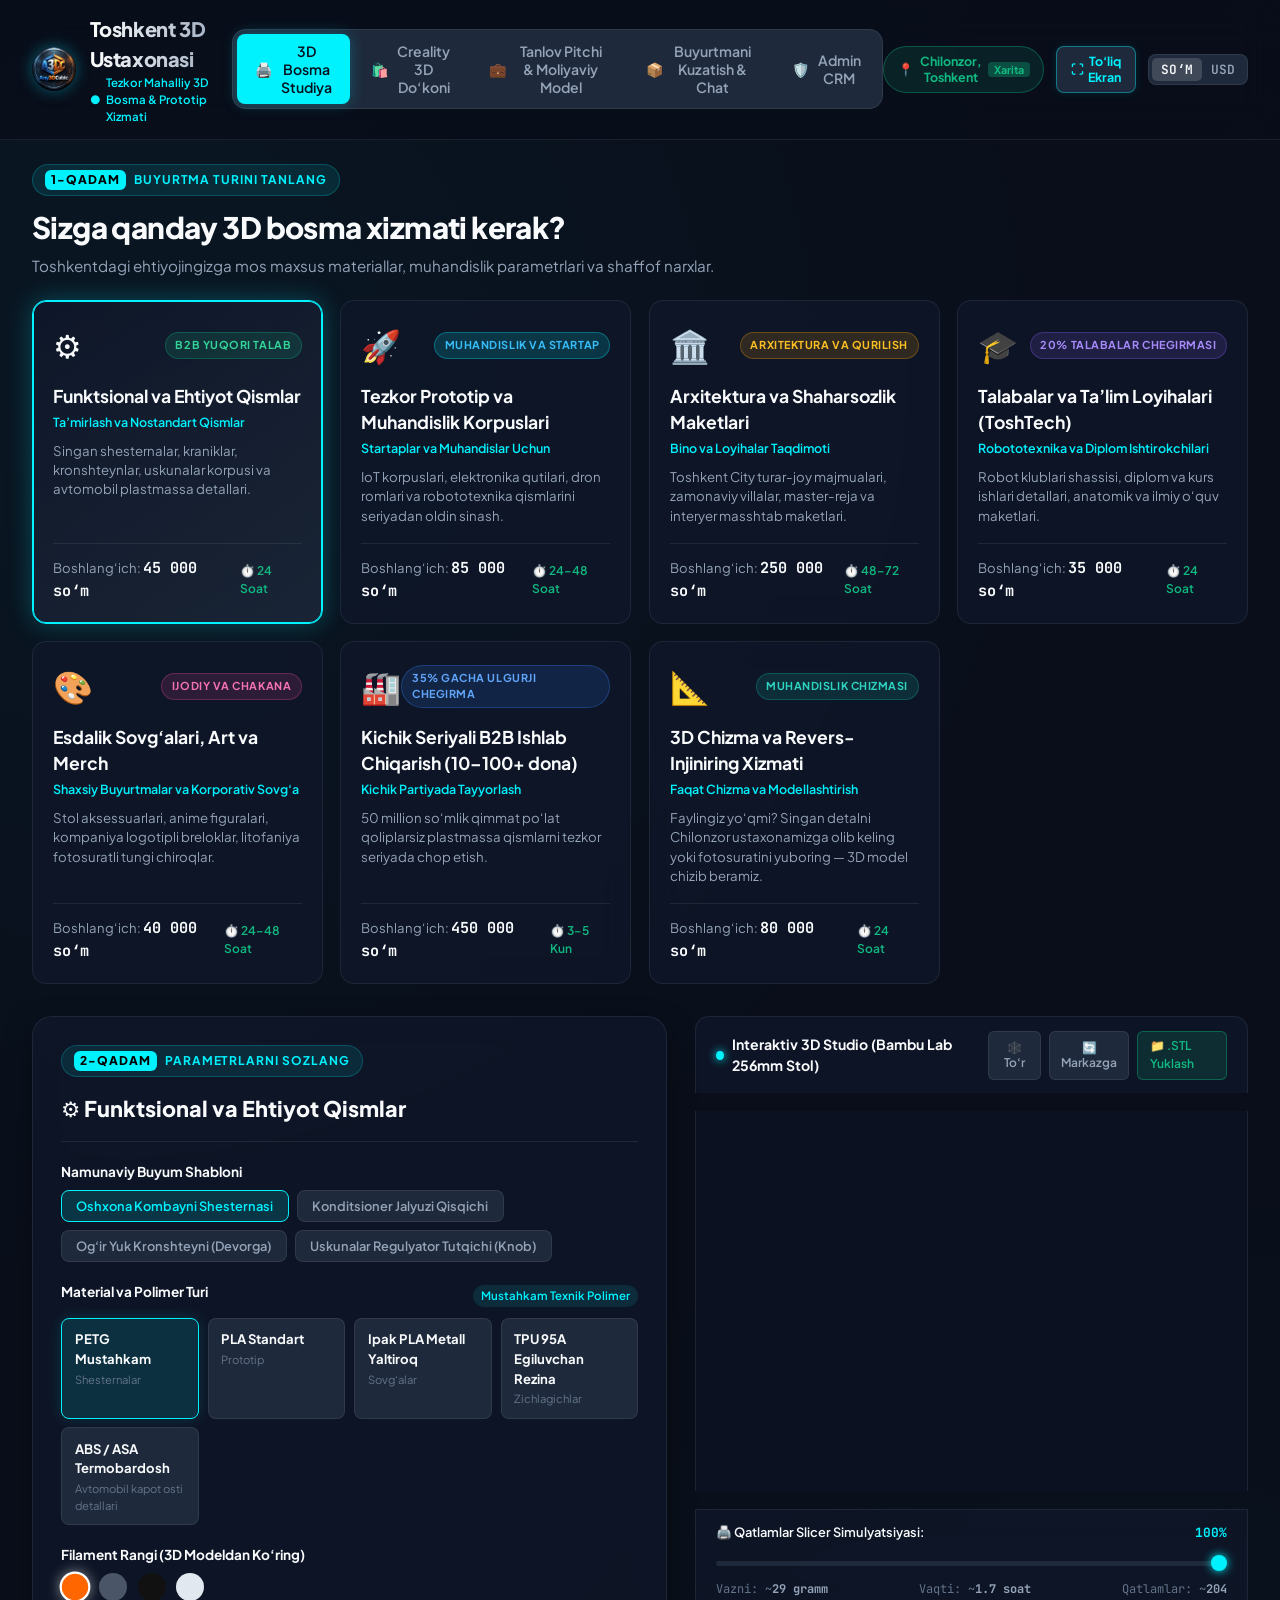
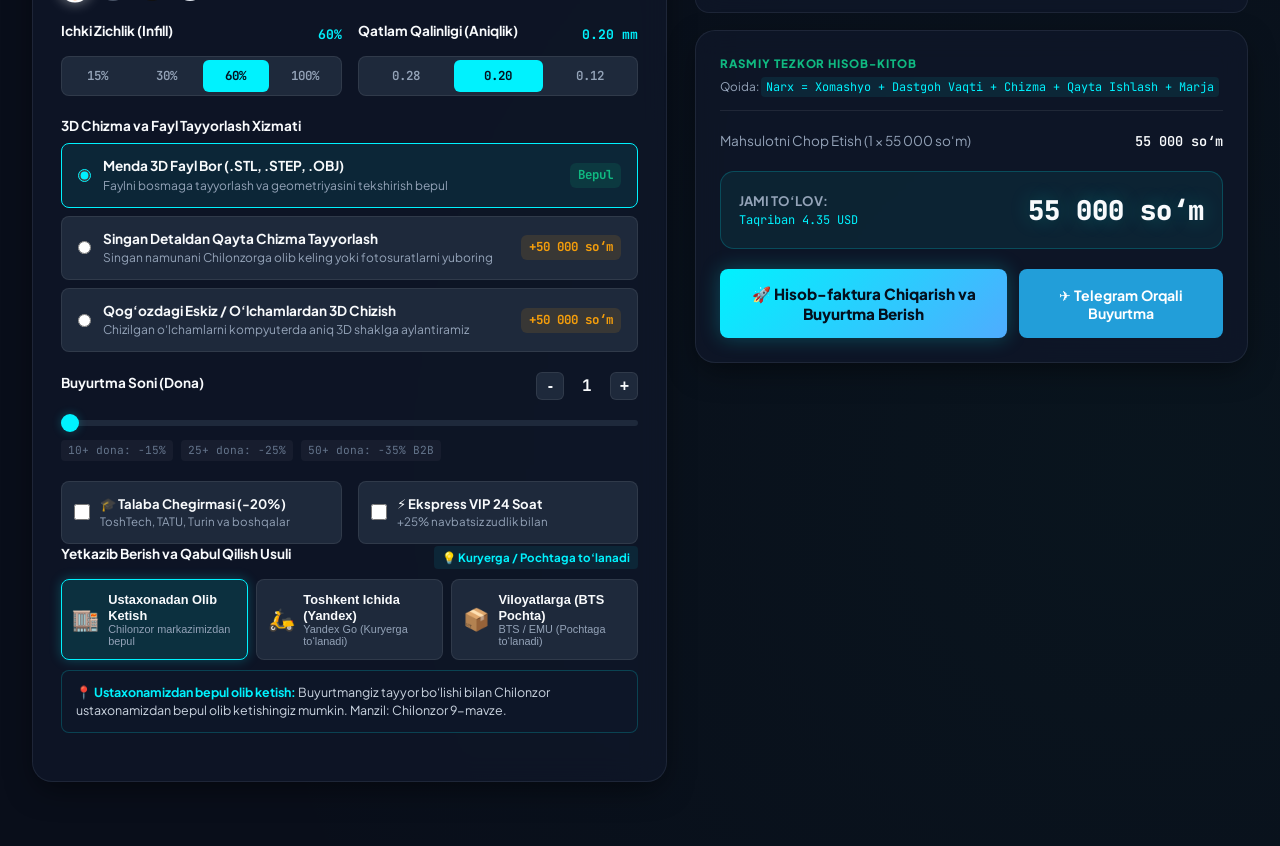
==== commit 54e04421: "Deploy Creality 3D Shop with PIN-protected pricing management" ====
--- a/app/index.html
+++ b/app/index.html
@@ -59,8 +59,8 @@
     <!-- Favicon (Any3DCubic 4K Logo) -->
     <link rel="icon" type="image/png" href="./favicon.png" />
     <link rel="apple-touch-icon" href="./logo_128.png" />
-    <script type="module" crossorigin src="./assets/index-IKnGh4cv.js"></script>
-    <link rel="stylesheet" crossorigin href="./assets/index-DIumQGOo.css">
+    <script type="module" crossorigin src="./assets/index-DDy8EBjz.js"></script>
+    <link rel="stylesheet" crossorigin href="./assets/index-C5oHHjBZ.css">
   </head>
   <body>
     <div id="app"></div>
--- a/app/assets/index-C5oHHjBZ.css
+++ b/app/assets/index-C5oHHjBZ.css
@@ -0,0 +1 @@
+:root{--bg-primary: #090e1a;--bg-secondary: #0f172a;--bg-tertiary: #1e293b;--bg-card: rgba(15, 23, 42, .75);--bg-glass: rgba(30, 41, 59, .5);--border-subtle: rgba(255, 255, 255, .08);--border-focus: rgba(0, 242, 254, .5);--border-card: rgba(148, 163, 184, .12);--accent-cyan: #00f2fe;--accent-cyan-glow: rgba(0, 242, 254, .25);--accent-emerald: #10b981;--accent-emerald-glow: rgba(16, 185, 129, .25);--accent-amber: #f59e0b;--accent-purple: #8b5cf6;--accent-pink: #ec4899;--accent-red: #ef4444;--text-main: #f8fafc;--text-muted: #94a3b8;--text-dim: #64748b;--font-main: "Plus Jakarta Sans", system-ui, -apple-system, sans-serif;--font-mono: "JetBrains Mono", monospace;--radius-sm: 8px;--radius-md: 14px;--radius-lg: 20px;--radius-xl: 28px;--shadow-card: 0 10px 30px -5px rgba(0, 0, 0, .5);--shadow-glow: 0 0 25px rgba(0, 242, 254, .15);--transition: all .25s cubic-bezier(.16, 1, .3, 1)}*{margin:0;padding:0;box-sizing:border-box}html,body{min-height:100vh;min-height:var(--tg-viewport-stable-height, 100vh);width:100%}body{font-family:var(--font-main);background-color:var(--bg-primary);color:var(--text-main);line-height:1.5;-webkit-font-smoothing:antialiased;background-image:radial-gradient(circle at 10% 15%,rgba(0,242,254,.04) 0%,transparent 40%),radial-gradient(circle at 90% 85%,rgba(16,185,129,.04) 0%,transparent 40%);min-height:100vh;overflow-x:hidden}::-webkit-scrollbar{width:8px;height:8px}::-webkit-scrollbar-track{background:var(--bg-primary)}::-webkit-scrollbar-thumb{background:var(--bg-tertiary);border-radius:4px}::-webkit-scrollbar-thumb:hover{background:var(--accent-cyan)}.app-navbar{position:sticky;top:0;z-index:100;background:#090e1ad9;backdrop-filter:blur(20px);-webkit-backdrop-filter:blur(20px);border-bottom:1px solid var(--border-subtle);padding:.85rem 2rem;display:flex;align-items:center;justify-content:space-between}.brand-group{display:flex;align-items:center;gap:.85rem;cursor:pointer}.brand-icon{width:44px;height:44px;background:transparent;border-radius:50%;display:flex;align-items:center;justify-content:center;font-size:1.4rem;box-shadow:0 0 15px #00f2fe59;overflow:hidden;flex-shrink:0}.nav-logo-img{width:100%;height:100%;object-fit:cover;border-radius:50%}.brand-text h1{font-size:1.25rem;font-weight:800;letter-spacing:-.02em;background:linear-gradient(to right,#fff,#94a3b8);-webkit-background-clip:text;-webkit-text-fill-color:transparent}.brand-sub{font-size:.72rem;color:var(--accent-cyan);font-weight:600;display:flex;align-items:center;gap:.35rem}.mode-switcher-nav{display:flex;background:var(--bg-tertiary);padding:4px;border-radius:var(--radius-md);border:1px solid var(--border-subtle);gap:4px}.nav-tab-btn{background:transparent;border:none;color:var(--text-muted);font-family:var(--font-main);font-weight:600;font-size:.88rem;padding:.5rem 1.1rem;border-radius:var(--radius-sm);cursor:pointer;transition:var(--transition);display:flex;align-items:center;gap:.5rem}.tab-text-short{display:none}.tab-text-full{display:inline}.nav-tab-btn:hover{color:var(--text-main);background:#ffffff0d}.nav-tab-btn.active{background:var(--accent-cyan);color:#04101e;box-shadow:0 0 15px var(--accent-cyan-glow)}.nav-tab-btn.active-pitch{background:var(--accent-emerald);color:#04140c;box-shadow:0 0 15px var(--accent-emerald-glow)}.header-right-tools{display:flex;align-items:center;gap:.75rem}.btn-fullscreen-toggle{background:var(--bg-tertiary);border:1px solid rgba(0,242,254,.4);color:var(--accent-cyan);font-family:var(--font-main);font-size:.78rem;font-weight:700;padding:.42rem .85rem;border-radius:var(--radius-sm);cursor:pointer;display:flex;align-items:center;gap:.35rem;transition:var(--transition);box-shadow:0 0 10px #00f2fe1a}.btn-fullscreen-toggle:hover{background:var(--accent-cyan);color:#000;box-shadow:0 0 18px var(--accent-cyan-glow);transform:translateY(-1px)}.currency-toggle{display:flex;background:var(--bg-tertiary);border-radius:var(--radius-sm);padding:3px;border:1px solid var(--border-subtle)}.curr-btn{background:transparent;border:none;color:var(--text-muted);font-family:var(--font-mono);font-size:.8rem;font-weight:600;padding:3px 9px;border-radius:5px;cursor:pointer;transition:var(--transition)}.curr-btn.active{background:#ffffff26;color:var(--text-main)}.btn-location-pill{font-size:.78rem;font-weight:700;padding:.4rem .85rem;border-radius:999px;background:#10b9811f;color:var(--accent-emerald);border:1px solid rgba(16,185,129,.35);display:flex;align-items:center;gap:.4rem;cursor:pointer;transition:var(--transition);font-family:var(--font-main)}.btn-location-pill:hover{background:#10b98140;border-color:#10b981;transform:translateY(-1px);box-shadow:0 0 12px #10b98159}.btn-location-pill .loc-tag{font-size:.68rem;background:#10b9814d;padding:1px 6px;border-radius:4px}.nav-tab-btn.active-admin{background:#00f2fe2e;color:var(--accent-cyan);border-color:var(--accent-cyan);box-shadow:0 0 15px #00f2fe59}.nav-tab-btn.active-shop{background:#00d26a2e;color:#00d26a;border-color:#00d26a;box-shadow:0 0 15px #00d26a59}.configurator-wrapper{max-width:1440px;margin:0 auto;padding:1.5rem 2rem 4rem}.section-block{margin-bottom:2rem}.section-header{margin-bottom:1.4rem}.step-tag{display:inline-flex;align-items:center;gap:.5rem;font-size:.75rem;font-weight:700;text-transform:uppercase;letter-spacing:.08em;color:var(--accent-cyan);background:#00f2fe1a;padding:.3rem .75rem;border-radius:999px;margin-bottom:.6rem;border:1px solid rgba(0,242,254,.2)}.step-num{color:var(--text-main);background:var(--accent-cyan);color:#000;padding:1px 6px;border-radius:6px;font-weight:800}.section-title{font-size:1.85rem;font-weight:800;letter-spacing:-.02em;margin-bottom:.35rem}.section-subtitle{color:var(--text-muted);font-size:.95rem}.order-type-grid{display:grid;grid-template-columns:repeat(auto-fill,minmax(280px,1fr));gap:1.1rem}.order-type-card{background:var(--bg-card);border:1px solid var(--border-card);border-radius:var(--radius-md);padding:1.25rem;cursor:pointer;transition:var(--transition);position:relative;display:flex;flex-direction:column;justify-content:space-between;-webkit-backdrop-filter:blur(14px);backdrop-filter:blur(14px)}.order-type-card:hover{transform:translateY(-3px);border-color:#00f2fe66;box-shadow:0 12px 25px -8px #00f2fe33}.order-type-card.active{border-color:var(--accent-cyan);background:linear-gradient(145deg,#0f172ae6,#1e293bcc);box-shadow:0 0 25px #00f2fe40,inset 0 0 0 1px var(--accent-cyan)}.card-top-row{display:flex;align-items:center;justify-content:space-between;margin-bottom:.85rem}.type-icon{font-size:2rem}.type-badge{font-size:.68rem;font-weight:700;text-transform:uppercase;letter-spacing:.05em;padding:.25rem .6rem;border-radius:999px}.badge-emerald{background:#10b98126;color:#34d399;border:1px solid rgba(16,185,129,.3)}.badge-cyan{background:#00f2fe26;color:#38bdf8;border:1px solid rgba(0,242,254,.3)}.badge-amber{background:#f59e0b26;color:#fbbf24;border:1px solid rgba(245,158,11,.3)}.badge-purple{background:#8b5cf626;color:#a78bfa;border:1px solid rgba(139,92,246,.3)}.badge-pink{background:#ec489926;color:#f472b6;border:1px solid rgba(236,72,153,.3)}.badge-blue{background:#3b82f626;color:#60a5fa;border:1px solid rgba(59,130,246,.3)}.badge-teal{background:#14b8a626;color:#2dd4bf;border:1px solid rgba(20,184,166,.3)}.type-title{font-size:1.1rem;font-weight:700;color:var(--text-main);margin-bottom:.2rem}.type-uz{font-size:.78rem;color:var(--accent-cyan);font-weight:600;margin-bottom:.6rem}.type-desc{font-size:.83rem;color:var(--text-muted);line-height:1.45;margin-bottom:1.1rem;flex-grow:1}.type-footer{display:flex;align-items:center;justify-content:space-between;padding-top:.85rem;border-top:1px solid var(--border-subtle);font-size:.82rem}.type-price{color:var(--text-muted)}.type-price strong{color:var(--text-main);font-family:var(--font-mono);font-size:.95rem}.type-turnaround{font-size:.75rem;font-weight:600;color:var(--accent-emerald)}.workspace-grid{display:grid;grid-template-columns:1.15fr 1fr;gap:1.75rem;align-items:start}@media (max-width: 1080px){.workspace-grid{grid-template-columns:1fr}}.specs-panel{background:var(--bg-card);border:1px solid var(--border-card);border-radius:var(--radius-lg);padding:1.75rem;-webkit-backdrop-filter:blur(14px);backdrop-filter:blur(14px);box-shadow:var(--shadow-card)}.panel-header{margin-bottom:1.25rem;padding-bottom:1rem;border-bottom:1px solid var(--border-subtle)}.panel-title{font-size:1.35rem;font-weight:800;margin-top:.4rem}.form-group{margin-bottom:1.25rem}.label-row{display:flex;align-items:center;justify-content:space-between;margin-bottom:.5rem}.group-label{font-size:.85rem;font-weight:700;color:var(--text-main);display:block;margin-bottom:.45rem}.spec-info-badge{font-size:.72rem;color:var(--accent-cyan);background:#00f2fe1a;padding:2px 8px;border-radius:999px;font-weight:600}.value-highlight{font-family:var(--font-mono);font-size:.82rem;color:var(--accent-cyan);font-weight:700}.preset-pill-row{display:flex;flex-wrap:wrap;gap:.5rem}.preset-pill{background:var(--bg-tertiary);border:1px solid var(--border-subtle);color:var(--text-muted);font-family:var(--font-main);font-size:.8rem;font-weight:600;padding:.45rem .9rem;border-radius:var(--radius-sm);cursor:pointer;transition:var(--transition)}.preset-pill:hover{background:#ffffff14;color:var(--text-main)}.preset-pill.active{background:#00f2fe26;border-color:var(--accent-cyan);color:var(--accent-cyan)}.material-card-row{display:grid;grid-template-columns:repeat(auto-fill,minmax(130px,1fr));gap:.55rem}.material-chip{background:var(--bg-tertiary);border:1px solid var(--border-subtle);border-radius:var(--radius-sm);padding:.65rem .8rem;cursor:pointer;transition:var(--transition)}.material-chip:hover{background:#ffffff0f}.material-chip.active{border-color:var(--accent-cyan);background:#00f2fe1f;box-shadow:0 0 15px #00f2fe26}.mat-name{font-size:.82rem;font-weight:700;color:var(--text-main);margin-bottom:2px}.mat-prop{font-size:.7rem;color:var(--text-dim)}.color-picker-row{display:flex;gap:.65rem;align-items:center}.color-dot{width:28px;height:28px;border-radius:50%;border:2px solid transparent;cursor:pointer;transition:var(--transition);position:relative}.color-dot:hover{transform:scale(1.15)}.color-dot.active{border-color:#fff;box-shadow:0 0 12px #ffffff80;transform:scale(1.1)}.form-row-dual{display:grid;grid-template-columns:1fr 1fr;gap:1rem}@media (max-width: 600px){.form-row-dual{grid-template-columns:1fr}}.segmented-control{display:flex;background:var(--bg-tertiary);border:1px solid var(--border-subtle);border-radius:var(--radius-sm);padding:3px;gap:3px}.segment-btn{flex:1;background:transparent;border:none;color:var(--text-muted);font-family:var(--font-mono);font-size:.78rem;font-weight:600;padding:.45rem .3rem;border-radius:6px;cursor:pointer;transition:var(--transition);text-align:center}.segment-btn:hover{color:var(--text-main)}.segment-btn.active{background:var(--accent-cyan);color:#04101e;font-weight:700}.radio-option-list{display:flex;flex-direction:column;gap:.5rem}.radio-card{display:flex;align-items:center;justify-content:space-between;background:var(--bg-tertiary);border:1px solid var(--border-subtle);border-radius:var(--radius-sm);padding:.75rem 1rem;cursor:pointer;transition:var(--transition);gap:.75rem}.radio-card:hover{background:#ffffff0d}.radio-card.active{border-color:var(--accent-cyan);background:#00f2fe14}.radio-card input{accent-color:var(--accent-cyan)}.radio-content{flex-grow:1}.radio-title{font-size:.85rem;font-weight:700;color:var(--text-main)}.radio-desc{font-size:.75rem;color:var(--text-muted)}.fee-tag{font-family:var(--font-mono);font-size:.78rem;font-weight:700;color:var(--accent-amber);background:#f59e0b1f;padding:3px 8px;border-radius:6px}.fee-tag.free{color:var(--accent-emerald);background:#10b9811f}.custom-slider{width:100%;-webkit-appearance:none;height:6px;border-radius:3px;background:var(--bg-tertiary);outline:none;cursor:pointer;margin:.5rem 0}.custom-slider::-webkit-slider-thumb{-webkit-appearance:none;-moz-appearance:none;appearance:none;width:18px;height:18px;border-radius:50%;background:var(--accent-cyan);cursor:pointer;box-shadow:0 0 10px var(--accent-cyan-glow);transition:var(--transition)}.custom-slider::-webkit-slider-thumb:hover{transform:scale(1.2)}.qty-counter{display:flex;align-items:center;gap:.5rem}.qty-btn{width:28px;height:28px;background:var(--bg-tertiary);border:1px solid var(--border-subtle);border-radius:6px;color:var(--text-main);font-size:1rem;font-weight:700;cursor:pointer;display:flex;align-items:center;justify-content:center}.qty-btn:hover{background:var(--accent-cyan);color:#000}.qty-num{font-family:var(--font-mono);font-weight:700;min-width:30px;text-align:center}.discount-pills{display:flex;gap:.5rem;margin-top:.35rem}.disc-pill{font-size:.7rem;font-family:var(--font-mono);color:var(--text-dim);background:#ffffff0a;padding:2px 7px;border-radius:4px}.disc-pill.highlight{color:var(--accent-emerald);background:#10b98126;font-weight:700}.checkbox-box{background:var(--bg-tertiary);border:1px solid var(--border-subtle);border-radius:var(--radius-sm);padding:.75rem;cursor:pointer;transition:var(--transition)}.checkbox-box.active{border-color:var(--accent-purple);background:#8b5cf61a}.checkbox-label{display:flex;align-items:center;gap:.65rem;cursor:pointer}.checkbox-label input{accent-color:var(--accent-purple);width:16px;height:16px}.check-title{font-size:.82rem;font-weight:700;color:var(--text-main)}.check-sub{font-size:.72rem;color:var(--text-muted)}.delivery-segmented{display:flex;flex-direction:column;gap:.45rem}.deliv-btn{background:var(--bg-tertiary);border:1px solid var(--border-subtle);border-radius:var(--radius-sm);padding:.7rem .9rem;color:var(--text-muted);font-family:var(--font-main);font-size:.82rem;font-weight:600;cursor:pointer;text-align:left;transition:var(--transition)}.deliv-btn:hover{background:#ffffff0d;color:var(--text-main)}.deliv-btn.active{border-color:var(--accent-emerald);background:#10b9811a;color:#34d399}.viewport-panel{display:flex;flex-direction:column;gap:1.1rem}.viewport-header{display:flex;align-items:center;justify-content:space-between;background:var(--bg-card);border:1px solid var(--border-card);border-radius:var(--radius-md) var(--radius-md) 0 0;padding:.85rem 1.25rem;border-bottom:none}.viewport-title-group{display:flex;align-items:center;gap:.5rem}.live-dot{width:9px;height:9px;border-radius:50%;background:var(--accent-cyan);box-shadow:0 0 10px var(--accent-cyan);animation:pulseLive 2s infinite}@keyframes pulseLive{0%{transform:scale(.95);opacity:.7}50%{transform:scale(1.2);opacity:1}to{transform:scale(.95);opacity:.7}}.viewport-heading{font-size:.88rem;font-weight:700;color:var(--text-main)}.viewport-tools{display:flex;gap:.5rem}.tool-btn{background:var(--bg-tertiary);border:1px solid var(--border-subtle);color:var(--text-muted);font-family:var(--font-main);font-size:.75rem;font-weight:600;padding:.35rem .7rem;border-radius:6px;cursor:pointer;transition:var(--transition)}.tool-btn:hover{background:#ffffff1a;color:var(--text-main)}.tool-btn.active{background:var(--accent-cyan);color:#000;font-weight:700}.tool-btn.upload-btn{background:#10b98126;border-color:#10b98166;color:var(--accent-emerald)}.tool-btn.upload-btn:hover{background:var(--accent-emerald);color:#000}.three-canvas-frame{width:100%;height:380px;background:#0b1120;border-left:1px solid var(--border-card);border-right:1px solid var(--border-card);position:relative;overflow:hidden;cursor:grab}.three-canvas-frame:active{cursor:grabbing}.three-canvas-frame canvas{width:100%!important;height:100%!important;display:block}.slicer-control-bar{background:var(--bg-card);border:1px solid var(--border-card);border-radius:0 0 var(--radius-md) var(--radius-md);padding:.85rem 1.25rem;-webkit-backdrop-filter:blur(14px);backdrop-filter:blur(14px)}.slicer-info{display:flex;justify-content:space-between;font-size:.8rem;margin-bottom:.35rem}.slicer-label{font-weight:600;color:var(--text-main)}.slicer-val{font-family:var(--font-mono);font-weight:700;color:var(--accent-cyan)}.slicer-slider{width:100%;-webkit-appearance:none;height:5px;border-radius:3px;background:var(--bg-tertiary);outline:none;cursor:pointer}.slicer-slider::-webkit-slider-thumb{-webkit-appearance:none;-moz-appearance:none;appearance:none;width:16px;height:16px;border-radius:50%;background:#00f2fe;cursor:pointer;box-shadow:0 0 10px #00f2fe}.slicer-stats{display:flex;justify-content:space-between;margin-top:.5rem;font-size:.75rem;color:var(--text-dim);font-family:var(--font-mono)}.slicer-stats strong{color:var(--text-muted)}.pricing-summary-card{background:var(--bg-card);border:1px solid var(--border-card);border-radius:var(--radius-lg);padding:1.5rem;-webkit-backdrop-filter:blur(14px);backdrop-filter:blur(14px);box-shadow:var(--shadow-card)}.pricing-card-header{display:flex;flex-direction:column;gap:.35rem;margin-bottom:1.2rem;padding-bottom:.85rem;border-bottom:1px solid var(--border-subtle)}.quote-tag{font-size:.72rem;font-weight:800;text-transform:uppercase;letter-spacing:.08em;color:var(--accent-emerald)}.pricing-rule-formula{font-size:.74rem;color:var(--text-muted)}.pricing-rule-formula code{font-family:var(--font-mono);color:var(--accent-cyan);background:#00f2fe14;padding:2px 5px;border-radius:4px}.pricing-rows{display:flex;flex-direction:column;gap:.55rem;margin-bottom:1.25rem}.price-row{display:flex;justify-content:space-between;font-size:.85rem;color:var(--text-muted)}.price-row span:last-child{font-family:var(--font-mono);font-weight:600;color:var(--text-main)}.discount-row{color:var(--accent-emerald)}.student-discount-row{color:var(--accent-purple)}.neg-price{color:var(--accent-emerald)!important}.grand-total-row{display:flex;align-items:center;justify-content:space-between;padding:1.1rem;background:#00f2fe0f;border:1px solid rgba(0,242,254,.2);border-radius:var(--radius-md);margin-bottom:1.25rem}.total-label-group{display:flex;flex-direction:column}.total-label{font-size:.82rem;font-weight:700;text-transform:uppercase;color:var(--text-muted)}.approx-usd{font-family:var(--font-mono);font-size:.75rem;color:var(--accent-cyan)}.total-amount{font-family:var(--font-mono);font-size:1.7rem;font-weight:800;color:var(--text-main);text-shadow:0 0 20px var(--accent-cyan-glow)}.order-action-buttons{display:grid;grid-template-columns:1.4fr 1fr;gap:.75rem}@media (max-width: 500px){.order-action-buttons{grid-template-columns:1fr}}.btn-primary-order{background:linear-gradient(135deg,#00f2fe,#4facfe);border:none;color:#04101e;font-family:var(--font-main);font-size:.95rem;font-weight:800;padding:.95rem 1.2rem;border-radius:var(--radius-sm);cursor:pointer;box-shadow:0 0 20px var(--accent-cyan-glow);transition:var(--transition);display:flex;align-items:center;justify-content:center;gap:.5rem}.btn-primary-order:hover{transform:translateY(-2px);box-shadow:0 0 30px #00f2fe66}.btn-secondary-telegram{background:#229ed9;border:none;color:#fff;font-family:var(--font-main);font-size:.88rem;font-weight:700;padding:.95rem 1rem;border-radius:var(--radius-sm);cursor:pointer;transition:var(--transition);display:flex;align-items:center;justify-content:center;gap:.4rem}.btn-secondary-telegram:hover{background:#2bb3f5;transform:translateY(-2px)}.order-modal-backdrop{position:fixed;top:0;right:0;bottom:0;left:0;background:#000000bf;-webkit-backdrop-filter:blur(12px);backdrop-filter:blur(12px);z-index:1000;display:flex;align-items:center;justify-content:center;padding:1.5rem}.order-modal-card{background:var(--bg-secondary);border:1px solid var(--border-card);border-radius:var(--radius-lg);max-width:650px;width:100%;max-height:90vh;overflow-y:auto;padding:2rem;position:relative;box-shadow:var(--shadow-card)}.modal-close-btn{position:absolute;top:1.25rem;right:1.25rem;background:transparent;border:none;color:var(--text-muted);font-size:1.75rem;cursor:pointer;transition:var(--transition)}.modal-close-btn:hover{color:var(--text-main)}.modal-header{text-align:center;margin-bottom:1.5rem}.success-icon-badge{font-size:2.2rem;margin-bottom:.5rem}.modal-title{font-size:1.45rem;font-weight:800;margin-bottom:.35rem}.modal-desc{font-size:.88rem;color:var(--text-muted)}.order-invoice-preview{background:#fff;color:#0f172a;border-radius:var(--radius-sm);padding:1.5rem;margin-bottom:1.5rem;box-shadow:0 4px 15px #00000026}.invoice-top{display:flex;justify-content:space-between;border-bottom:2px solid #e2e8f0;padding-bottom:1rem;margin-bottom:1rem}.invoice-company{font-size:1.05rem;font-weight:800;color:#0f172a}.invoice-district{font-size:.75rem;color:#64748b}.invoice-meta{text-align:right}.order-num{font-family:var(--font-mono);font-weight:800;font-size:1.05rem;color:#0284c7}.order-date{font-size:.75rem;color:#64748b}.invoice-details-grid{display:grid;grid-template-columns:1fr 1fr;gap:.75rem;margin-bottom:1rem;font-size:.82rem}.inv-k{color:#64748b;display:block;font-size:.72rem}.inv-v{color:#0f172a}.invoice-total-box{display:flex;align-items:center;justify-content:space-between;border-top:2px dashed #cbd5e1;padding-top:.85rem;font-size:.95rem;font-weight:700}.inv-sum{font-family:var(--font-mono);font-size:1.35rem;color:#0f172a}.order-checkout-form{display:flex;flex-direction:column;gap:.85rem}.form-field{display:flex;flex-direction:column;gap:.35rem}.form-field label{font-size:.78rem;font-weight:700;color:var(--text-main)}.form-field input,.form-field textarea{background:var(--bg-tertiary);border:1px solid var(--border-subtle);border-radius:var(--radius-sm);padding:.65rem .85rem;color:var(--text-main);font-family:var(--font-main);font-size:.88rem;outline:none;transition:var(--transition)}.form-field input:focus,.form-field textarea:focus{border-color:var(--accent-cyan);box-shadow:0 0 10px var(--accent-cyan-glow)}.modal-actions{display:grid;grid-template-columns:1.5fr 1fr;gap:.75rem;margin-top:.75rem}.btn-confirm-order{background:var(--accent-emerald);border:none;color:#04140c;font-family:var(--font-main);font-size:.9rem;font-weight:800;padding:.85rem 1rem;border-radius:var(--radius-sm);cursor:pointer;transition:var(--transition)}.btn-confirm-order:hover{background:#34d399}.btn-print-invoice{background:var(--bg-tertiary);border:1px solid var(--border-subtle);color:var(--text-main);font-family:var(--font-main);font-size:.85rem;font-weight:700;padding:.85rem 1rem;border-radius:var(--radius-sm);cursor:pointer}.payment-upload-card{background:var(--bg-tertiary);border:1px solid var(--border-card);border-radius:var(--radius-md);padding:1.15rem;margin-top:.5rem}.payment-card-header{margin-bottom:.85rem}.pay-badge{display:inline-block;font-size:.72rem;font-weight:800;color:var(--accent-cyan);background:#00f2fe1f;padding:.25rem .65rem;border-radius:999px;margin-bottom:.35rem;border:1px solid rgba(0,242,254,.25)}.pay-title{font-size:1.05rem;font-weight:800;color:var(--text-main);margin-bottom:.2rem}.pay-desc{font-size:.78rem;color:var(--text-muted)}.card-details-box{background:linear-gradient(135deg,#1e293b,#0f172a);border:1px solid rgba(255,255,255,.12);border-radius:var(--radius-sm);padding:.85rem 1rem;margin-bottom:.85rem;box-shadow:0 4px 15px #00000040}.card-top-info{display:flex;align-items:center;justify-content:space-between;margin-bottom:.4rem}.card-brand{font-size:.68rem;font-family:var(--font-mono);font-weight:700;color:#94a3b8;letter-spacing:.05em}.btn-copy-card{background:#00f2fe26;border:1px solid var(--accent-cyan);color:var(--accent-cyan);font-size:.72rem;font-weight:700;padding:.25rem .6rem;border-radius:5px;cursor:pointer;transition:var(--transition)}.btn-copy-card:hover{background:var(--accent-cyan);color:#000}.card-number-display{font-family:var(--font-mono);font-size:1.25rem;font-weight:800;letter-spacing:.1em;color:#fff;margin-bottom:.25rem}.card-holder-name{font-size:.75rem;color:#94a3b8}.receipt-dropzone-wrapper{background:#0f172a99;border:2px dashed rgba(0,242,254,.35);border-radius:var(--radius-sm);padding:1rem;text-align:center;transition:var(--transition)}.receipt-dropzone-wrapper:hover{border-color:var(--accent-cyan);background:#00f2fe0a}.receipt-prompt-area{display:flex;flex-direction:column;align-items:center;gap:.35rem}.receipt-icon{font-size:2rem}.receipt-text-bold{font-size:.88rem;font-weight:700;color:var(--text-main)}.receipt-text-muted{font-size:.74rem;color:var(--text-muted);margin-bottom:.4rem}.btn-select-receipt{background:var(--accent-cyan);border:none;color:#04101e;font-family:var(--font-main);font-size:.82rem;font-weight:700;padding:.5rem 1.1rem;border-radius:var(--radius-sm);cursor:pointer;transition:var(--transition)}.btn-select-receipt:hover{transform:translateY(-1px);box-shadow:0 0 15px var(--accent-cyan-glow)}.receipt-preview-area{display:flex;align-items:center;gap:1rem;background:#10b98114;border:1px solid rgba(16,185,129,.3);border-radius:var(--radius-sm);padding:.65rem}.receipt-preview-area img{width:60px;height:60px;object-fit:cover;border-radius:6px;border:1px solid var(--border-subtle)}.receipt-preview-info{display:flex;flex-direction:column;align-items:flex-start;gap:.35rem;flex:1}.receipt-badge-ok{font-size:.78rem;font-weight:700;color:var(--accent-emerald)}.btn-clear-receipt{background:transparent;border:none;color:#ef4444;font-size:.72rem;font-weight:600;cursor:pointer;padding:0}.order-success-card{text-align:center;padding:1.5rem 1rem}.success-icon-anim{font-size:3.5rem;animation:bounce 1s infinite alternate;margin-bottom:.75rem}@keyframes bounce{0%{transform:translateY(0)}to{transform:translateY(-8px)}}.success-title{font-size:1.5rem;font-weight:800;color:var(--text-main);margin-bottom:.35rem}.success-order-badge{display:inline-block;font-family:var(--font-mono);font-size:1.15rem;font-weight:800;color:var(--accent-cyan);background:#00f2fe1f;padding:.35rem .9rem;border-radius:var(--radius-sm);border:1px solid rgba(0,242,254,.3);margin-bottom:.85rem}.success-sub{font-size:.85rem;color:var(--text-muted);line-height:1.5;margin-bottom:1.25rem}.live-bot-banner{background:linear-gradient(135deg,#00f2fe1f,#10b9811f);border:1px solid var(--accent-cyan);border-radius:var(--radius-md);padding:1rem;margin-bottom:1.5rem;display:flex;align-items:center;gap:.85rem;text-align:left}.live-dot-pulse{width:14px;height:14px;border-radius:50%;background:var(--accent-emerald);box-shadow:0 0 12px var(--accent-emerald);animation:pulse-dot 1.5s infinite;flex-shrink:0}@keyframes pulse-dot{0%{transform:scale(.95);box-shadow:0 0 #10b981b3}70%{transform:scale(1.1);box-shadow:0 0 0 8px #10b98100}to{transform:scale(.95);box-shadow:0 0 #10b98100}}.live-banner-text{display:flex;flex-direction:column;gap:.2rem}.live-banner-text strong{font-size:.88rem;color:#fff}.live-banner-text span{font-size:.76rem;color:#94a3b8}.success-btn-group{display:flex;flex-direction:column;gap:.65rem}.btn-success-tracker{background:var(--accent-emerald);border:none;color:#04140c;font-family:var(--font-main);font-size:.92rem;font-weight:800;padding:.9rem;border-radius:var(--radius-sm);cursor:pointer;transition:var(--transition)}.btn-success-tracker:hover{background:#34d399;transform:translateY(-1px)}.btn-success-tg{background:#229ed9;color:#fff;text-decoration:none;font-size:.85rem;font-weight:700;padding:.8rem;border-radius:var(--radius-sm);text-align:center;display:block}.order-verifying-card{text-align:center;padding:1.25rem .85rem}.verifying-radar-anim{position:relative;width:72px;height:72px;margin:0 auto .85rem;display:flex;align-items:center;justify-content:center}.radar-ping{position:absolute;width:100%;height:100%;border-radius:50%;background:#f59e0b33;border:2px solid #f59e0b;animation:radar-expand 1.8s infinite cubic-bezier(.215,.61,.355,1)}@keyframes radar-expand{0%{transform:scale(.6);opacity:.9}to{transform:scale(1.4);opacity:0}}.radar-core{width:48px;height:48px;border-radius:50%;background:#f59e0b40;border:1px solid #f59e0b;display:flex;align-items:center;justify-content:center;font-size:1.5rem;z-index:2;box-shadow:0 0 15px #f59e0b66}.verifying-status-badge{display:inline-block;font-family:var(--font-mono);font-size:.72rem;font-weight:800;color:#f59e0b;background:#f59e0b1f;border:1px solid rgba(245,158,11,.35);padding:.3rem .8rem;border-radius:var(--radius-sm);margin-bottom:.65rem;letter-spacing:.05em}.verifying-title{font-size:1.35rem;font-weight:800;color:#fff;margin-bottom:.35rem}.verifying-desc{font-size:.82rem;color:var(--text-muted);line-height:1.5;margin-bottom:1.15rem}.verification-steps-card{background:#0f172abf;border:1px solid rgba(255,255,255,.08);border-radius:var(--radius-sm);padding:.85rem 1rem;text-align:left;margin-bottom:1rem;display:flex;flex-direction:column;gap:.75rem}.vstep{display:flex;align-items:center;gap:.75rem}.vstep-icon{width:28px;height:28px;border-radius:50%;background:#ffffff0d;display:flex;align-items:center;justify-content:center;font-size:.85rem;flex-shrink:0}.vstep-info{display:flex;flex-direction:column}.vstep-info strong{font-size:.82rem;color:#fff}.vstep-info span{font-size:.72rem;color:#94a3b8}.vstep.completed .vstep-icon{background:#10b98133;border:1px solid #10b981}.vstep.active .vstep-icon{background:#f59e0b33;border:1px solid #f59e0b;animation:pulse-step 1.2s infinite}@keyframes pulse-step{0%{transform:scale(.95);box-shadow:0 0 #f59e0b99}70%{transform:scale(1.05);box-shadow:0 0 0 6px #f59e0b00}to{transform:scale(.95);box-shadow:0 0 #f59e0b00}}.verifying-sub-note{font-size:.74rem;color:#64748b;margin-bottom:1.25rem}.admin-simulation-panel{background:#00f2fe0a;border:1px dashed rgba(0,242,254,.25);border-radius:var(--radius-sm);padding:.75rem;margin-top:.5rem}.sim-label{font-size:.74rem;font-weight:700;color:var(--accent-cyan);margin-bottom:.45rem}.sim-btn-group{display:grid;grid-template-columns:1fr 1fr;gap:.5rem}.btn-sim-approve{background:#10b98126;border:1px solid #10b981;color:#34d399;font-family:var(--font-main);font-size:.72rem;font-weight:700;padding:.45rem .5rem;border-radius:6px;cursor:pointer;transition:var(--transition)}.btn-sim-approve:hover{background:#10b981;color:#000}.btn-sim-decline{background:#ef444426;border:1px solid #ef4444;color:#f87171;font-family:var(--font-main);font-size:.72rem;font-weight:700;padding:.45rem .5rem;border-radius:6px;cursor:pointer;transition:var(--transition)}.btn-sim-decline:hover{background:#ef4444;color:#fff}.approved-status-badge{display:inline-block;font-family:var(--font-mono);font-size:.74rem;font-weight:800;color:#10b981;background:#10b9811f;border:1px solid rgba(16,185,129,.35);padding:.3rem .8rem;border-radius:var(--radius-sm);margin-bottom:.5rem;letter-spacing:.05em}.order-declined-card{text-align:center;padding:1.25rem .85rem}.declined-icon-anim{font-size:3.5rem;margin-bottom:.65rem;animation:shake .6s cubic-bezier(.36,.07,.19,.97) both}@keyframes shake{10%,90%{transform:translate3d(-1px,0,0)}20%,80%{transform:translate3d(2px,0,0)}30%,50%,70%{transform:translate3d(-4px,0,0)}40%,60%{transform:translate3d(4px,0,0)}}.declined-status-badge{display:inline-block;font-family:var(--font-mono);font-size:.74rem;font-weight:800;color:#ef4444;background:#ef444426;border:1px solid rgba(239,68,68,.4);padding:.3rem .85rem;border-radius:var(--radius-sm);margin-bottom:.5rem;letter-spacing:.05em}.declined-title{font-size:1.4rem;font-weight:800;color:#fff;margin-bottom:.35rem}.declined-order-badge{display:inline-block;font-family:var(--font-mono);font-size:1.1rem;font-weight:800;color:#ef4444;background:#ef44441a;padding:.3rem .85rem;border-radius:var(--radius-sm);border:1px solid rgba(239,68,68,.25);margin-bottom:1rem}.declined-reason-box{background:#ef444414;border-left:4px solid #ef4444;border-radius:6px;padding:.85rem 1rem;text-align:left;margin-bottom:1rem}.reason-header{font-size:.85rem;font-weight:700;color:#fca5a5;margin-bottom:.25rem}.reason-desc{font-size:.78rem;color:#cbd5e1;line-height:1.45}.declined-instruction{font-size:.78rem;color:var(--text-muted);line-height:1.45;margin-bottom:1.25rem}.declined-btn-group{display:flex;flex-direction:column;gap:.65rem}.btn-reupload-receipt{background:linear-gradient(135deg,#00f2fe,#4facfe);border:none;color:#04101e;font-family:var(--font-main);font-size:.9rem;font-weight:800;padding:.85rem;border-radius:var(--radius-sm);cursor:pointer;transition:var(--transition)}.btn-reupload-receipt:hover{transform:translateY(-1px);box-shadow:0 4px 15px #00f2fe59}.btn-contact-admin{background:#229ed9;color:#fff;text-decoration:none;font-size:.85rem;font-weight:700;padding:.8rem;border-radius:var(--radius-sm);text-align:center;display:block}.pitch-container{max-width:1440px;margin:0 auto;padding:2rem 2rem 5rem}.pitch-hero-banner{background:linear-gradient(135deg,#0f172ae6,#1e293bcc);border:1px solid var(--border-card);border-radius:var(--radius-xl);padding:3rem 2.5rem;text-align:center;margin-bottom:3.5rem;position:relative;overflow:hidden;box-shadow:var(--shadow-card)}.pitch-hero-badge{display:inline-block;font-size:.78rem;font-weight:800;text-transform:uppercase;letter-spacing:.1em;color:var(--accent-emerald);background:#10b9811f;padding:.4rem 1.1rem;border-radius:999px;margin-bottom:1.25rem;border:1px solid rgba(16,185,129,.3)}.pitch-main-title{font-size:3rem;font-weight:900;letter-spacing:-.03em;margin-bottom:.75rem;background:linear-gradient(to right,#fff,#00f2fe);-webkit-background-clip:text;-webkit-text-fill-color:transparent}.pitch-tagline{font-size:1.15rem;color:var(--text-muted);max-width:750px;margin:0 auto 2rem}.pitch-stats-ticker{display:grid;grid-template-columns:repeat(4,1fr);gap:1.25rem;max-width:950px;margin:0 auto 2.25rem}@media (max-width: 768px){.pitch-stats-ticker{grid-template-columns:1fr 1fr}.pitch-main-title{font-size:2.1rem}}.ticker-item{background:var(--bg-tertiary);border:1px solid var(--border-subtle);border-radius:var(--radius-md);padding:1rem;display:flex;flex-direction:column;align-items:center}.ticker-val{font-family:var(--font-mono);font-size:1.4rem;font-weight:800;color:var(--accent-cyan)}.ticker-lbl{font-size:.75rem;color:var(--text-dim);margin-top:.25rem;text-align:center}.pitch-cta-actions{display:flex;justify-content:center;gap:1rem}@media (max-width: 600px){.pitch-cta-actions{flex-direction:column}}.btn-present-slides{background:var(--accent-emerald);border:none;color:#04140c;font-family:var(--font-main);font-size:.95rem;font-weight:800;padding:.9rem 1.75rem;border-radius:var(--radius-md);cursor:pointer;box-shadow:0 0 20px var(--accent-emerald-glow);transition:var(--transition)}.btn-present-slides:hover{background:#34d399;transform:translateY(-2px)}.btn-to-order-portal{background:var(--bg-tertiary);border:1px solid var(--border-subtle);color:var(--text-main);font-family:var(--font-main);font-size:.95rem;font-weight:700;padding:.9rem 1.5rem;border-radius:var(--radius-md);cursor:pointer;transition:var(--transition)}.btn-to-order-portal:hover{background:#ffffff1a}.pitch-section{margin-bottom:4rem}.section-badge-pill{font-size:.72rem;font-weight:800;color:var(--accent-cyan);text-transform:uppercase;letter-spacing:.08em;margin-bottom:.5rem}.pitch-sec-title{font-size:2rem;font-weight:800;margin-bottom:.65rem;letter-spacing:-.02em}.pitch-sec-lead{font-size:1.05rem;color:var(--text-muted);max-width:900px;line-height:1.6;margin-bottom:1.75rem}.concept-cards-grid{display:grid;grid-template-columns:repeat(auto-fill,minmax(280px,1fr));gap:1.25rem;margin-bottom:2rem}.concept-card{background:var(--bg-card);border:1px solid var(--border-card);border-radius:var(--radius-md);padding:1.5rem;-webkit-backdrop-filter:blur(14px);backdrop-filter:blur(14px)}.concept-icon{font-size:2.2rem;margin-bottom:.75rem}.concept-card h4{font-size:1.15rem;font-weight:700;margin-bottom:.5rem}.concept-customers{font-size:.82rem;color:var(--text-muted);margin-bottom:.45rem}.concept-customers strong{color:var(--accent-cyan)}.concept-examples{font-size:.8rem;color:var(--text-dim)}.edge-limit-grid{display:grid;grid-template-columns:1fr 1fr;gap:1.25rem}@media (max-width: 768px){.edge-limit-grid{grid-template-columns:1fr}}.callout-box{border-radius:var(--radius-md);padding:1.5rem;border:1px solid}.advantage-box{background:#10b98114;border-color:#10b9814d}.advantage-box .callout-title{color:var(--accent-emerald);font-weight:800;font-size:1.05rem;margin-bottom:.5rem}.limitation-box{background:#f59e0b14;border-color:#f59e0b4d}.limitation-box .callout-title{color:var(--accent-amber);font-weight:800;font-size:1.05rem;margin-bottom:.5rem}.simulator-layout{display:grid;grid-template-columns:1.2fr 1fr;gap:1.5rem}@media (max-width: 900px){.simulator-layout{grid-template-columns:1fr}}.sim-controls-panel{background:var(--bg-card);border:1px solid var(--border-card);border-radius:var(--radius-lg);padding:1.75rem}.sim-panel-title{font-size:1.15rem;font-weight:800;margin-bottom:1.25rem}.sim-input-row{margin-bottom:1.15rem}.sim-input-row label{font-size:.85rem;font-weight:700;display:block}.sim-val-hint{font-size:.72rem;color:var(--text-dim)}.sim-results-card{background:var(--bg-card);border:1px solid var(--border-card);border-radius:var(--radius-lg);padding:1.75rem;display:flex;flex-direction:column;justify-content:space-between}.capex-total-header{background:#00f2fe14;border:1px solid rgba(0,242,254,.25);border-radius:var(--radius-md);padding:1.25rem;text-align:center;margin-bottom:1.25rem}.capex-total-header span{font-size:.8rem;font-weight:700;text-transform:uppercase;color:var(--text-muted)}.capex-big-num{font-family:var(--font-mono);font-size:2.2rem;font-weight:900;color:var(--accent-cyan);margin:.25rem 0}.capex-usd-sub{font-size:.85rem;color:var(--text-muted)}.capex-breakdown-table{display:flex;flex-direction:column;gap:.6rem;font-size:.85rem;margin-bottom:1.25rem}.capex-row{display:flex;justify-content:space-between;color:var(--text-muted)}.capex-row span:last-child{font-family:var(--font-mono);color:var(--text-main);font-weight:600}.capex-insight-pill{font-size:.78rem;background:var(--bg-tertiary);border-radius:var(--radius-sm);padding:.85rem;color:var(--text-muted);line-height:1.4}.elec-calculator-grid{display:grid;grid-template-columns:1.2fr 1fr;gap:1.5rem}@media (max-width: 900px){.elec-calculator-grid{grid-template-columns:1fr}}.elec-card{background:var(--bg-card);border:1px solid var(--border-card);border-radius:var(--radius-lg);padding:1.75rem}.elec-card-header{display:flex;align-items:center;gap:.85rem;margin-bottom:1.25rem}.elec-icon{font-size:2rem}.elec-rate{font-size:.8rem;color:var(--accent-amber);font-weight:700}.elec-slider-control{margin-bottom:1.5rem}.elec-stats-grid{display:grid;grid-template-columns:repeat(3,1fr);gap:.85rem;margin-bottom:1.25rem}@media (max-width: 600px){.elec-stats-grid{grid-template-columns:1fr}}.elec-stat-box{background:var(--bg-tertiary);border:1px solid var(--border-subtle);border-radius:var(--radius-sm);padding:.85rem;text-align:center}.es-val{font-family:var(--font-mono);font-size:1.15rem;font-weight:800;color:var(--accent-cyan);display:block}.es-lbl{font-size:.7rem;color:var(--text-dim);margin-top:.2rem;display:block}.elec-formula-bar{background:#0000004d;padding:.65rem .85rem;border-radius:var(--radius-sm);font-size:.75rem}.elec-insight-card{background:var(--bg-card);border:1px solid var(--border-card);border-radius:var(--radius-lg);padding:1.75rem;display:flex;flex-direction:column;justify-content:center}.insight-badge{font-size:.72rem;font-weight:800;text-transform:uppercase;color:var(--accent-amber);margin-bottom:.5rem}.elec-insight-card h3{font-size:1.35rem;font-weight:800;margin-bottom:.85rem}.elec-insight-card p{font-size:.9rem;color:var(--text-muted);line-height:1.55;margin-bottom:1.25rem}.highlight-quote{border-left:3px solid var(--accent-cyan);padding-left:1rem;font-style:italic;color:var(--text-main);font-size:.9rem}.district-cards-grid{display:grid;grid-template-columns:repeat(auto-fit,minmax(320px,1fr));gap:1.5rem}.district-card{background:var(--bg-card);border:1px solid var(--border-card);border-radius:var(--radius-lg);padding:1.5rem;-webkit-backdrop-filter:blur(14px);backdrop-filter:blur(14px);display:flex;flex-direction:column}.district-card.recommended{border-color:var(--accent-emerald);box-shadow:0 0 25px #10b98126}.district-top{display:flex;justify-content:space-between;align-items:flex-start;margin-bottom:.85rem}.district-name{font-size:1.25rem;font-weight:800}.district-uz{font-size:.78rem;color:var(--accent-cyan)}.district-tag{font-size:.7rem;font-weight:700;padding:.25rem .65rem;border-radius:999px}.tag-green{background:#10b98126;color:#34d399}.tag-gray{background:#ffffff14;color:var(--text-muted)}.district-rent{font-size:.88rem;color:var(--text-muted);margin-bottom:1rem;padding-bottom:.85rem;border-bottom:1px solid var(--border-subtle)}.district-rent strong{color:var(--accent-amber)}.district-pros-list{font-size:.82rem;color:var(--text-muted);margin-bottom:1.25rem;flex-grow:1}.district-pros-list ul{padding-left:1.1rem;margin-top:.4rem}.district-pros-list li{margin-bottom:.35rem}.district-verdict{background:var(--bg-tertiary);border-radius:var(--radius-sm);padding:.75rem;font-size:.78rem;color:var(--text-main)}.case-study-hero-card{background:var(--bg-card);border:1px solid var(--border-card);border-radius:var(--radius-xl);overflow:hidden;display:grid;grid-template-columns:1fr 1.2fr;box-shadow:var(--shadow-card)}@media (max-width: 900px){.case-study-hero-card{grid-template-columns:1fr}}.case-study-image-wrapper{position:relative;background:#000}.case-study-img{width:100%;height:100%;object-fit:cover;display:block}.img-badge{position:absolute;bottom:1rem;left:1rem;right:1rem;background:#090e1ad9;-webkit-backdrop-filter:blur(10px);backdrop-filter:blur(10px);font-size:.72rem;font-weight:600;color:var(--text-main);padding:.45rem .85rem;border-radius:var(--radius-sm);border:1px solid var(--border-subtle)}.case-study-content{padding:2.25rem;display:flex;flex-direction:column;justify-content:space-between}.case-title{font-size:1.55rem;font-weight:800;margin-bottom:.65rem}.case-problem-desc{font-size:.92rem;color:var(--text-muted);line-height:1.5;margin-bottom:1.5rem}.comparison-dual-box{display:grid;grid-template-columns:1fr 1fr;gap:1rem;margin-bottom:1.5rem}.comp-col{border-radius:var(--radius-md);padding:1.15rem;border:1px solid}.old-way{background:#ef444414;border-color:#ef444440}.old-way .comp-header{color:var(--accent-red);font-weight:800;font-size:.82rem;margin-bottom:.5rem}.new-way{background:#10b9811a;border-color:#10b98159}.new-way .comp-header{color:var(--accent-emerald);font-weight:800;font-size:.82rem;margin-bottom:.5rem}.comp-metric{font-size:.85rem;margin-bottom:.35rem}.comp-metric strong{font-family:var(--font-mono)}.workflow-steps-row{display:grid;grid-template-columns:repeat(4,1fr);gap:.5rem}@media (max-width: 600px){.workflow-steps-row{grid-template-columns:1fr 1fr}}.w-step{background:var(--bg-tertiary);border-radius:var(--radius-sm);padding:.65rem;display:flex;flex-direction:column;align-items:center;text-align:center;font-size:.72rem;color:var(--text-muted);gap:.35rem}.step-circle{width:22px;height:22px;border-radius:50%;background:var(--accent-cyan);color:#000;font-weight:800;display:flex;align-items:center;justify-content:center;font-size:.75rem}.breakeven-grid{display:grid;grid-template-columns:1.1fr 1fr;gap:1.5rem}@media (max-width: 900px){.breakeven-grid{grid-template-columns:1fr}}.be-inputs-panel{background:var(--bg-card);border:1px solid var(--border-card);border-radius:var(--radius-lg);padding:1.75rem}.be-inputs-panel h4{font-size:1.15rem;font-weight:800;margin-bottom:1.25rem}.be-slider-field{margin-bottom:1.25rem}.be-results-panel{background:var(--bg-card);border:1px solid var(--border-card);border-radius:var(--radius-lg);padding:1.75rem;display:flex;flex-direction:column;justify-content:space-between}.be-formula-box{background:#0006;border:1px solid var(--border-subtle);border-radius:var(--radius-md);padding:1.1rem;margin-bottom:1.25rem}.math-eq{font-size:.8rem;color:var(--text-dim);margin-bottom:.4rem}.math-calc{font-size:.95rem;color:var(--accent-cyan)}.math-calc strong{font-size:1.15rem;color:#fff}.be-metrics-row{display:flex;flex-direction:column;gap:.75rem;margin-bottom:1.25rem}.be-metric-card{background:var(--bg-tertiary);border:1px solid var(--border-subtle);border-radius:var(--radius-md);padding:1rem 1.25rem;display:flex;align-items:center;justify-content:space-between}.be-metric-card.primary{border-color:var(--accent-cyan);background:#00f2fe14}.be-metric-card.green{border-color:var(--accent-emerald);background:#10b98114}.bm-title{font-size:.85rem;font-weight:700;color:var(--text-main)}.bm-num{font-family:var(--font-mono);font-size:1.45rem;font-weight:800;color:var(--accent-cyan)}.be-metric-card.green .bm-num{color:var(--accent-emerald)}.bm-sub{font-size:.72rem;color:var(--text-dim)}.judge-economic-clarity{font-size:.75rem;color:var(--text-dim);line-height:1.4}.swot-matrix-grid{display:grid;grid-template-columns:1fr 1fr;gap:1.5rem}@media (max-width: 900px){.swot-matrix-grid{grid-template-columns:1fr}}.swot-quadrant{background:var(--bg-card);border:1px solid var(--border-card);border-radius:var(--radius-lg);padding:1.75rem;-webkit-backdrop-filter:blur(14px);backdrop-filter:blur(14px)}.swot-badge{font-size:.7rem;font-weight:800;text-transform:uppercase;color:var(--accent-emerald);background:#10b9811f;display:inline-block;padding:3px 9px;border-radius:999px;margin-bottom:.65rem}.swot-badge.red{color:var(--accent-red);background:#ef44441f}.swot-badge.blue{color:#38bdf8;background:#38bdf81f}.swot-badge.orange{color:var(--accent-amber);background:#f59e0b1f}.swot-quad-title{font-size:1.25rem;font-weight:800;margin-bottom:1rem}.swot-item-list{padding-left:1.25rem;font-size:.88rem;color:var(--text-muted);line-height:1.55}.swot-item-list li{margin-bottom:.65rem}.swot-item-list strong{color:var(--text-main)}.threat-solution-list{display:flex;flex-direction:column;gap:.85rem}.threat-box{background:var(--bg-tertiary);border-radius:var(--radius-sm);padding:.85rem 1rem}.threat-head{font-size:.88rem;font-weight:800;color:var(--accent-amber);margin-bottom:.2rem}.threat-detail{font-size:.8rem;color:var(--text-muted);margin-bottom:.45rem}.threat-solution{font-size:.82rem;color:#34d399;background:#10b9811a;padding:.4rem .65rem;border-radius:6px}.roadmap-timeline-grid{display:grid;grid-template-columns:repeat(3,1fr);gap:1.25rem}@media (max-width: 800px){.roadmap-timeline-grid{grid-template-columns:1fr}}.roadmap-card{background:var(--bg-card);border:1px solid var(--border-card);border-radius:var(--radius-lg);padding:1.5rem}.rm-header{display:flex;align-items:center;gap:.85rem;margin-bottom:1.25rem;padding-bottom:.85rem;border-bottom:1px solid var(--border-subtle)}.rm-icon{font-size:2rem}.rm-month{font-size:.72rem;font-weight:800;color:var(--accent-cyan);text-transform:uppercase;letter-spacing:.08em}.rm-title{font-size:1.1rem;font-weight:800}.rm-actions{padding-left:1.2rem;font-size:.85rem;color:var(--text-muted);line-height:1.5}.rm-actions li{margin-bottom:.65rem}.slides-modal-backdrop{position:fixed;top:0;right:0;bottom:0;left:0;background:#030712;z-index:2000;display:flex;flex-direction:column}.slides-modal-bar{background:#0b1120;border-bottom:1px solid var(--border-subtle);padding:.85rem 2rem;display:flex;align-items:center;justify-content:space-between}.slides-modal-title{font-size:.95rem;color:var(--text-muted)}.slides-modal-title strong{color:var(--accent-cyan)}.slides-nav-tools{display:flex;align-items:center;gap:.75rem}.btn-slide-nav{background:var(--bg-tertiary);border:1px solid var(--border-subtle);color:var(--text-main);font-family:var(--font-main);font-size:.85rem;font-weight:700;padding:.45rem 1rem;border-radius:var(--radius-sm);cursor:pointer;transition:var(--transition)}.btn-slide-nav:hover{background:var(--accent-cyan);color:#000}.btn-slide-close{background:transparent;border:none;color:var(--text-muted);font-size:2rem;cursor:pointer;line-height:1}.slide-viewport-stage{flex-grow:1;display:flex;align-items:center;justify-content:center;padding:2.5rem;overflow:auto}.slide-card{background:#0f172a;border:1px solid rgba(255,255,255,.12);border-radius:24px;width:100%;max-width:1100px;min-height:580px;padding:3.5rem;display:flex;flex-direction:column;justify-content:center;position:relative;box-shadow:0 25px 60px -15px #000c}.slide-title-theme{text-align:center;align-items:center;background:radial-gradient(circle at center,#1e293b,#0f172a)}.slide-badge-top{border:1px solid #38bdf8;color:#38bdf8;font-size:.75rem;font-weight:800;padding:.35rem 1rem;border-radius:999px;letter-spacing:.1em;margin-bottom:2rem}.slide-hero-heading{font-size:3.4rem;font-weight:900;letter-spacing:-.03em;margin-bottom:1rem;color:#fff}.slide-hero-sub{font-size:1.35rem;color:#94a3b8;max-width:700px;margin-bottom:2.5rem}.slide-tags-row{display:flex;gap:1.5rem;color:#38bdf8;font-size:.95rem;font-weight:600}.slide-category-header{font-size:.8rem;font-weight:800;letter-spacing:.12em;color:#00f2fe;text-transform:uppercase;margin-bottom:.5rem}.slide-heading{font-size:2.5rem;font-weight:800;margin-bottom:2rem}.slide-badge-corner{position:absolute;top:3.5rem;right:3.5rem;font-size:.8rem;font-weight:800;padding:.35rem 1rem;border-radius:999px}.slide-badge-corner.green{background:#10b98126;color:#34d399}.slide-badge-corner.red{background:#ef444426;color:#f87171}.slide-badge-corner.blue{background:#38bdf826;color:#38bdf8}.slide-badge-corner.orange{background:#f59e0b26;color:#fbbf24}.slide-body-split{display:grid;grid-template-columns:1.2fr 1fr;gap:2rem;align-items:center}.slide-bullet-column{display:flex;flex-direction:column;gap:1.25rem}.slide-bullet-item{background:#1e293b80;border-left:4px solid;border-radius:0 var(--radius-sm) var(--radius-sm) 0;padding:1.25rem}.slide-bullet-item.cyan{border-color:#00f2fe}.slide-bullet-item.emerald{border-color:#10b981}.slide-bullet-item.purple{border-color:#a855f7}.slide-bullet-item h4{font-size:1.15rem;font-weight:700;margin-bottom:.35rem}.slide-bullet-item p{font-size:.95rem;color:#94a3b8}.slide-inner-img{width:100%;border-radius:var(--radius-md);border:1px solid var(--border-subtle)}.slide-three-cards{display:grid;grid-template-columns:repeat(3,1fr);gap:1.5rem}.swot-slide-box{background:#1e293b99;border-radius:var(--radius-md);padding:2rem;border:1px solid var(--border-subtle)}.swot-s-icon{font-size:2.2rem;margin-bottom:1rem}.swot-slide-box h3{font-size:1.35rem;font-weight:800;margin-bottom:.65rem}.swot-slide-box p{font-size:.95rem;color:#94a3b8;line-height:1.5}.slide-vertical-stack{display:flex;flex-direction:column;gap:1.25rem}.swot-stack-item{background:#1e293b99;border-radius:var(--radius-md);padding:1.5rem;display:flex;align-items:center;gap:1.25rem;font-size:1.05rem}.stack-icon{font-size:2rem}.slide-four-grid{display:grid;grid-template-columns:repeat(4,1fr);gap:1.25rem}.opp-box{background:#1e293b99;border-radius:var(--radius-md);padding:1.5rem;border:1px solid var(--border-subtle)}.opp-num{font-family:var(--font-mono);font-size:1.5rem;font-weight:800;color:#38bdf8;display:block;margin-bottom:.65rem}.opp-box h4{font-size:1.1rem;font-weight:800;margin-bottom:.45rem}.opp-box p{font-size:.85rem;color:#94a3b8;line-height:1.45}.slide-threat-rows{display:flex;flex-direction:column;gap:1.25rem}.threat-row-item{background:#1e293b99;border-left:4px solid #f59e0b;border-radius:0 var(--radius-sm) var(--radius-sm) 0;padding:1.25rem 1.75rem;display:flex;align-items:center;justify-content:space-between;gap:1.5rem}.tr-problem strong{display:block;font-size:1.1rem;color:#fff;margin-bottom:.2rem}.tr-problem span{font-size:.88rem;color:#94a3b8}.tr-solution span{background:#10b98126;color:#34d399;border:1px solid rgba(16,185,129,.3);padding:.5rem 1rem;border-radius:999px;font-size:.85rem;font-weight:700;white-space:nowrap}.slide-four-steps-grid{display:grid;grid-template-columns:repeat(4,1fr);gap:1.25rem}.step-card{background:#1e293b99;border-radius:var(--radius-md);padding:1.5rem;border:1px solid var(--border-subtle)}.step-card.highlight-green{border-color:#10b981;background:#10b9811a}.sc-badge{width:28px;height:28px;border-radius:50%;background:#ffffff1a;color:#fff;font-weight:800;display:flex;align-items:center;justify-content:center;margin-bottom:.85rem}.sc-badge.green{background:#10b981;color:#000}.step-card h4{font-size:1.15rem;font-weight:800;margin-bottom:.5rem}.step-card p{font-size:.88rem;color:#94a3b8;line-height:1.5}.slide-matrix-grid{display:grid;grid-template-columns:1fr 1fr;gap:1.25rem}.mat-cell{border-radius:var(--radius-md);padding:1.75rem;border:1px solid}.green-bg{background:#10b98114;border-color:#10b98140}.red-bg{background:#ef444414;border-color:#ef444440}.blue-bg{background:#38bdf814;border-color:#38bdf840}.orange-bg{background:#f59e0b14;border-color:#f59e0b40}.green-text{color:#34d399;font-size:1.15rem;font-weight:800;margin-bottom:.75rem}.red-text{color:#f87171;font-size:1.15rem;font-weight:800;margin-bottom:.75rem}.blue-text{color:#38bdf8;font-size:1.15rem;font-weight:800;margin-bottom:.75rem}.orange-text{color:#fbbf24;font-size:1.15rem;font-weight:800;margin-bottom:.75rem}.mat-cell ul{padding-left:1.2rem;font-size:.95rem;color:#94a3b8;line-height:1.6}.slide-icon-large{font-size:3.5rem;margin-bottom:1.5rem}.slide-button-pill{background:#38bdf826;color:#38bdf8;border:1px solid rgba(56,189,248,.4);padding:.85rem 2rem;border-radius:999px;font-weight:700;font-size:1.1rem}.slide-sources-list{display:flex;flex-direction:column;gap:1.25rem;font-size:1.05rem;color:#94a3b8}.source-item{background:#1e293b80;border-radius:var(--radius-md);padding:1.25rem 1.75rem;border-left:4px solid var(--accent-cyan)}.source-item strong{color:#fff}.tracker-wrapper{max-width:1100px;margin:0 auto;padding:2rem 2rem 5rem}.tracker-header{margin-bottom:2rem}.btn-back-link{background:transparent;border:none;color:var(--accent-cyan);font-family:var(--font-main);font-size:.88rem;font-weight:700;cursor:pointer;margin-bottom:1rem;display:inline-flex}.tracker-title-row{display:flex;align-items:center;justify-content:space-between;gap:1.5rem}@media (max-width: 700px){.tracker-title-row{flex-direction:column;align-items:flex-start}}.tracker-search-box{display:flex;background:var(--bg-tertiary);border:1px solid var(--border-subtle);border-radius:var(--radius-sm);padding:3px}.tracker-search-box input{background:transparent;border:none;color:var(--text-main);font-family:var(--font-mono);font-size:.85rem;padding:.4rem .8rem;outline:none}.btn-track-lookup{background:var(--accent-cyan);border:none;color:#000;font-family:var(--font-main);font-weight:700;font-size:.8rem;padding:.4rem .9rem;border-radius:5px;cursor:pointer}.tracker-summary-strip{background:var(--bg-card);border:1px solid var(--border-card);border-radius:var(--radius-md);padding:1.25rem;display:grid;grid-template-columns:repeat(auto-fit,minmax(160px,1fr));gap:1rem;margin-bottom:2rem}.tss-item{display:flex;flex-direction:column;gap:.2rem}.tss-lbl{font-size:.72rem;color:var(--text-dim)}.tss-val{font-size:.88rem;color:var(--text-main)}.tss-val.highlight{font-family:var(--font-mono);color:var(--accent-cyan)}.pipeline-card{background:var(--bg-card);border:1px solid var(--border-card);border-radius:var(--radius-lg);padding:2rem;margin-bottom:2rem;-webkit-backdrop-filter:blur(14px);backdrop-filter:blur(14px)}.pipeline-heading{font-size:1.25rem;font-weight:800;margin-bottom:1.75rem}.timeline-steps{display:flex;flex-direction:column;gap:1.75rem;position:relative}.t-step{display:flex;gap:1.25rem;position:relative}.t-circle{width:36px;height:36px;border-radius:50%;background:var(--bg-tertiary);border:2px solid var(--border-subtle);display:flex;align-items:center;justify-content:center;font-weight:800;font-size:.88rem;color:var(--text-muted);flex-shrink:0}.t-step.completed .t-circle{background:#10b98126;border-color:var(--accent-emerald);color:var(--accent-emerald)}.t-step.current .t-circle{background:#00f2fe26;border-color:var(--accent-cyan);color:var(--accent-cyan);box-shadow:0 0 15px var(--accent-cyan-glow)}.t-content h4{font-size:1.05rem;font-weight:800;margin-bottom:.25rem}.t-content p{font-size:.88rem;color:var(--text-muted);margin-bottom:.4rem}.t-time{font-size:.75rem;font-family:var(--font-mono);color:var(--text-dim)}.telemetry-box{background:#00000059;border:1px solid var(--border-card);border-radius:var(--radius-md);padding:1.25rem;margin-top:.85rem}.tel-grid{display:grid;grid-template-columns:repeat(4,1fr);gap:1rem;margin-bottom:1rem}@media (max-width: 600px){.tel-grid{grid-template-columns:1fr 1fr}}.tel-metric{display:flex;flex-direction:column}.tm-lbl{font-size:.7rem;color:var(--text-dim)}.tm-val{font-family:var(--font-mono);font-size:1rem;font-weight:700}.tm-val.cyan{color:var(--accent-cyan)}.tm-val.orange{color:var(--accent-amber)}.tm-val.green{color:var(--accent-emerald)}.tm-val.highlight{color:#fff}.progress-bar-container{height:8px;background:var(--bg-tertiary);border-radius:4px;overflow:hidden;margin-bottom:.5rem}.progress-bar-fill{height:100%;background:linear-gradient(to right,#00f2fe,#10b981);border-radius:4px;transition:width .5s ease}.eta-text{font-size:.78rem;font-family:var(--font-mono);color:var(--accent-cyan)}.workshop-contact-card{background:var(--bg-card);border:1px solid var(--border-card);border-radius:var(--radius-lg);padding:1.75rem;display:flex;align-items:center;justify-content:space-between;gap:1.5rem}@media (max-width: 768px){.workshop-contact-card{flex-direction:column;align-items:flex-start}}.wc-badge{font-size:.72rem;font-weight:800;text-transform:uppercase;color:var(--accent-emerald);margin-bottom:.35rem;display:block}.wc-info h4{font-size:1.15rem;font-weight:800;margin-bottom:.25rem}.wc-info p{font-size:.85rem;color:var(--text-muted)}.wc-actions{display:flex;flex-direction:column;gap:.65rem}.btn-telegram-contact{background:#229ed9;color:#fff;text-decoration:none;font-size:.88rem;font-weight:700;padding:.75rem 1.25rem;border-radius:var(--radius-sm);text-align:center}.btn-yandex-call{background:var(--bg-tertiary);border:1px solid var(--border-subtle);color:var(--text-main);font-family:var(--font-main);font-size:.82rem;font-weight:700;padding:.7rem 1.25rem;border-radius:var(--radius-sm);cursor:pointer}@media (max-width: 860px){.app-navbar{display:flex!important;flex-wrap:wrap!important;padding-top:max(78px,calc(env(safe-area-inset-top,0px) + 68px))!important;padding-bottom:.65rem!important;padding-left:.85rem!important;padding-right:.85rem!important;gap:.55rem!important;background:#090e1afa!important}.brand-group{display:flex!important;align-items:center!important;gap:.5rem!important}.brand-icon{width:34px!important;height:34px!important;font-size:1.1rem!important;border-radius:8px!important}.brand-text h1{font-size:.95rem!important;line-height:1.15!important}.brand-sub,.btn-fullscreen-toggle{display:none!important}.btn-location-pill{padding:.3rem .55rem!important;font-size:.72rem!important}.btn-location-pill .loc-tag{display:none!important}.header-right-tools{margin-left:auto!important;gap:.4rem!important}.mode-switcher-nav{width:100%!important;order:3!important;display:grid!important;grid-template-columns:repeat(4,1fr)!important;padding:3px!important;border-radius:10px!important;gap:3px!important;background:#0f172afa!important;border:1px solid var(--border-subtle)!important}.nav-tab-btn{width:100%!important;display:flex!important;align-items:center!important;justify-content:center!important;padding:.45rem .15rem!important;font-size:.68rem!important;gap:.2rem!important;white-space:nowrap!important;border-radius:7px!important;text-align:center!important}.nav-tab-btn .tab-text-full{display:none!important}.nav-tab-btn .tab-text-short{display:inline!important;font-weight:700!important}}@media (max-width: 768px){.configurator-wrapper,.pitch-container,.tracker-wrapper{padding:.65rem .65rem 3.5rem!important;max-width:100%!important}.section-block{margin-bottom:1.25rem!important}.section-header{margin-bottom:.85rem!important}.step-tag{font-size:.68rem!important;padding:.25rem .6rem!important;margin-bottom:.4rem!important}.section-title{font-size:1.25rem!important;line-height:1.25!important;margin-bottom:.25rem!important}.section-subtitle{font-size:.78rem!important;line-height:1.35!important}.order-type-grid{grid-template-columns:1fr!important;gap:.65rem!important}.order-type-card{padding:.85rem!important;border-radius:var(--radius-md)!important}.card-top-row{margin-bottom:.4rem!important}.type-icon{font-size:1.6rem!important}.type-badge{font-size:.62rem!important;padding:.2rem .5rem!important}.type-title{font-size:1rem!important;margin-bottom:.15rem!important}.type-uz{font-size:.72rem!important;margin-bottom:.4rem!important}.type-desc{font-size:.76rem!important;line-height:1.35!important;margin-bottom:.65rem!important}.type-footer{padding-top:.55rem!important;font-size:.75rem!important}.workspace-grid{grid-template-columns:1fr;gap:1.2rem}.specs-panel{padding:1.15rem .85rem;border-radius:var(--radius-md)}.panel-header{margin-bottom:1rem;padding-bottom:.75rem}.panel-title{font-size:1.15rem}.material-card-row{grid-template-columns:repeat(2,1fr);gap:.45rem}.material-chip{padding:.55rem .65rem}.mat-name{font-size:.78rem}.mat-prop{font-size:.65rem}.color-dot{width:32px;height:32px}.viewport-panel{border-radius:var(--radius-md)}.three-canvas-frame{height:270px;touch-action:pan-y}.viewport-header{padding:.6rem .75rem;flex-wrap:wrap;gap:.4rem}.viewport-heading{font-size:.8rem}.viewport-tools{gap:.3rem}.tool-btn{padding:.35rem .55rem;font-size:.72rem}.slicer-control-bar{padding:.75rem .85rem}.slicer-stats{flex-direction:column;gap:.25rem;font-size:.72rem}.pricing-summary-card{padding:1.1rem .85rem;border-radius:var(--radius-md)}.pricing-rule-formula{display:none}.price-row{font-size:.78rem}.grand-total-row{padding-top:.75rem;margin-top:.75rem}.total-amount{font-size:1.35rem}.btn-primary-order{padding:.85rem 1rem;font-size:.88rem;width:100%;text-align:center;justify-content:center}.btn-secondary-tg{padding:.75rem 1rem;font-size:.82rem;width:100%;text-align:center;justify-content:center}.slide-body-split{grid-template-columns:1fr;gap:1.2rem}.pitch-slide-card{padding:1.15rem .85rem}.deck-header{flex-direction:column;align-items:flex-start;gap:.75rem}.deck-nav-btns{width:100%;justify-content:space-between}.tracker-title-row{flex-direction:column;align-items:stretch;gap:.85rem}.tracker-search-box{width:100%}.tracker-search-box input{flex:1;font-size:16px!important}.tracker-summary-strip{grid-template-columns:1fr 1fr;gap:.6rem;padding:.85rem}.pipeline-card,.workshop-contact-card{padding:1.15rem .85rem}.wc-actions{width:100%;display:flex;flex-direction:column;gap:.5rem}.btn-telegram-contact,.btn-yandex-call{width:100%;text-align:center}}@media (max-width: 500px){.order-modal-backdrop{padding:0;align-items:flex-end}.order-modal-card{padding:1.25rem .9rem;max-height:92vh;border-radius:var(--radius-lg) var(--radius-lg) 0 0;border-bottom:none;width:100%}.order-invoice-preview{padding:.85rem .75rem}.invoice-top{flex-direction:column;gap:.4rem}.invoice-meta{text-align:left}.invoice-details-grid{grid-template-columns:1fr;gap:.4rem}.form-input-box,.order-checkout-form input{font-size:16px!important}}.location-modal-backdrop{position:fixed;top:0;right:0;bottom:0;left:0;z-index:1000;background:#040810d9;backdrop-filter:blur(12px);-webkit-backdrop-filter:blur(12px);display:flex;align-items:center;justify-content:center;padding:1rem}.location-modal-card{background:var(--bg-secondary);border:1px solid var(--border-subtle);border-radius:var(--radius-lg);max-width:540px;width:100%;overflow:hidden;box-shadow:var(--shadow-modal);animation:modalPop .25s cubic-bezier(.16,1,.3,1)}.loc-modal-header{display:flex;align-items:center;justify-content:space-between;padding:1.15rem 1.5rem;background:#0f172a99;border-bottom:1px solid var(--border-subtle)}.loc-modal-title-group{display:flex;align-items:center;gap:.75rem}.loc-modal-icon{font-size:1.75rem}.loc-modal-title-group h3{font-size:1.15rem;font-weight:800;color:var(--text-main);margin-bottom:.15rem}.loc-modal-title-group p{font-size:.78rem;color:var(--text-muted)}.loc-modal-close{background:transparent;border:none;color:var(--text-muted);font-size:1.25rem;cursor:pointer;padding:.35rem .65rem;border-radius:6px;transition:var(--transition)}.loc-modal-close:hover{background:#ffffff1a;color:#fff}.loc-modal-body{padding:1.25rem 1.5rem}.loc-visual-map-box{position:relative;height:120px;background:radial-gradient(circle at center,#1e293b,#090e1a);border:1px solid rgba(0,242,254,.25);border-radius:var(--radius-md);margin-bottom:1.25rem;display:flex;flex-direction:column;align-items:center;justify-content:center;overflow:hidden}.loc-map-pin-pulse{position:relative;display:flex;align-items:center;justify-content:center;margin-bottom:.5rem}.pin-badge{background:#00f2fe2e;border:1px solid var(--accent-cyan);color:#fff;font-family:var(--font-main);font-size:.85rem;font-weight:800;padding:.35rem .85rem;border-radius:999px;box-shadow:0 0 15px var(--accent-cyan-glow);z-index:2}.pin-wave{position:absolute;width:100%;height:100%;border-radius:999px;border:2px solid var(--accent-cyan);animation:radar-expand 1.8s infinite}.loc-map-coordinates{font-family:var(--font-mono);font-size:.72rem;color:#94a3b8;letter-spacing:.05em}.loc-address-details{background:#0f172a99;border:1px solid var(--border-subtle);border-radius:var(--radius-sm);padding:.85rem 1rem;margin-bottom:1.25rem;display:flex;flex-direction:column;gap:.55rem}.loc-row{display:flex;align-items:flex-start;gap:.5rem;font-size:.82rem}.loc-k{color:var(--text-muted);min-width:95px;font-weight:600}.loc-v{color:var(--text-main)}.loc-v a{color:var(--accent-cyan);text-decoration:none;font-weight:700}.loc-action-buttons{display:flex;flex-direction:column;gap:.65rem}.btn-map-app{display:flex;align-items:center;gap:.85rem;padding:.85rem 1rem;border-radius:var(--radius-sm);text-decoration:none;transition:var(--transition)}.google-map-btn{background:#4285f426;border:1px solid rgba(66,133,244,.4);color:#93c5fd}.google-map-btn:hover{background:#4285f447;border-color:#60a5fa;transform:translateY(-1px)}.yandex-map-btn{background:#fc3f1d26;border:1px solid rgba(252,63,29,.4);color:#fca5a5}.yandex-map-btn:hover{background:#fc3f1d47;border-color:#f87171;transform:translateY(-1px)}.apple-map-btn{background:#ffffff14;border:1px solid rgba(255,255,255,.2);color:#fff}.apple-map-btn:hover{background:#ffffff29;transform:translateY(-1px)}.map-icon{font-size:1.5rem}.map-btn-meta{display:flex;flex-direction:column}.map-btn-meta strong{font-size:.88rem;color:#fff}.map-btn-meta small{font-size:.72rem;color:#94a3b8}.btn-copy-address{background:transparent;border:1px solid var(--border-subtle);color:var(--text-muted);font-family:var(--font-main);font-size:.8rem;font-weight:600;padding:.65rem;border-radius:var(--radius-sm);cursor:pointer;transition:var(--transition)}.btn-copy-address:hover{background:#ffffff0d;color:#fff}.group-header-row{display:flex;align-items:center;justify-content:space-between;margin-bottom:.5rem}.delivery-badge-note{font-size:.72rem;color:var(--accent-cyan);font-weight:700;background:#00f2fe14;padding:.2rem .5rem;border-radius:4px}.delivery-segmented-3{display:grid;grid-template-columns:1fr 1fr 1fr;gap:.5rem;margin-bottom:.65rem}@media (max-width: 600px){.delivery-segmented-3{grid-template-columns:1fr}}.deliv-card-btn{background:var(--bg-tertiary);border:1px solid var(--border-subtle);border-radius:var(--radius-sm);padding:.75rem .65rem;display:flex;align-items:center;gap:.55rem;cursor:pointer;transition:var(--transition);text-align:left}.deliv-card-btn:hover{border-color:var(--accent-cyan);background:#00f2fe0a}.deliv-card-btn.active{background:#00f2fe1f;border-color:var(--accent-cyan);box-shadow:0 0 12px var(--accent-cyan-glow)}.deliv-icon{font-size:1.35rem;flex-shrink:0}.deliv-meta{display:flex;flex-direction:column}.deliv-meta strong{font-size:.8rem;color:var(--text-main);line-height:1.2}.deliv-meta small{font-size:.68rem;color:var(--text-muted)}.delivery-notice-box{background:#0f172ab3;border:1px solid rgba(0,242,254,.2);border-radius:var(--radius-sm);padding:.75rem .85rem;font-size:.78rem;color:#cbd5e1;line-height:1.45}.delivery-notice-box b{color:var(--accent-cyan)}.customer-order-chat-card{background:var(--bg-secondary);border:1px solid var(--border-subtle);border-radius:var(--radius-lg);padding:1.25rem;margin-bottom:2rem;box-shadow:var(--shadow-card)}.cchat-header{display:flex;align-items:center;justify-content:space-between;margin-bottom:1rem;padding-bottom:.85rem;border-bottom:1px solid var(--border-subtle)}.cchat-title-group{display:flex;align-items:center;gap:.75rem}.cchat-icon{font-size:1.75rem}.cchat-title-group h4{font-size:1.05rem;font-weight:800;color:var(--text-main);margin-bottom:.15rem}.cchat-title-group p{font-size:.76rem;color:var(--text-muted)}.cchat-live-badge{display:flex;align-items:center;gap:.4rem;background:#10b9811f;border:1px solid rgba(16,185,129,.35);color:#34d399;font-size:.74rem;font-weight:700;padding:.3rem .65rem;border-radius:999px}.cchat-dot{width:8px;height:8px;border-radius:50%;background:#10b981;box-shadow:0 0 8px #10b981}.cchat-messages-container{max-height:280px;min-height:140px;overflow-y:auto;display:flex;flex-direction:column;gap:.75rem;padding:.75rem;background:#090e1a99;border:1px solid rgba(255,255,255,.05);border-radius:var(--radius-sm);margin-bottom:.85rem}.cchat-empty-hint{text-align:center;padding:2rem 1rem;color:var(--text-muted)}.cchat-empty-hint .hint-icon{font-size:2rem;display:block;margin-bottom:.35rem}.cchat-bubble{max-width:80%;padding:.65rem .85rem;border-radius:10px;font-size:.82rem;line-height:1.45}.cchat-bubble.cust{align-self:flex-end;background:linear-gradient(135deg,#00f2fe,#4facfe);color:#04101e;border-bottom-right-radius:2px}.cchat-bubble.admin{align-self:flex-start;background:var(--bg-tertiary);border:1px solid var(--border-subtle);color:#fff;border-bottom-left-radius:2px}.cchat-meta{display:flex;align-items:center;justify-content:space-between;gap:.75rem;margin-bottom:.25rem;font-size:.68rem;opacity:.85}.cchat-suggestions{display:flex;flex-wrap:wrap;gap:.4rem;margin-bottom:.75rem}.csug-btn{background:#ffffff0d;border:1px solid rgba(255,255,255,.12);color:var(--text-muted);font-size:.72rem;padding:.35rem .65rem;border-radius:999px;cursor:pointer;transition:var(--transition)}.csug-btn:hover{background:#00f2fe1a;border-color:var(--accent-cyan);color:#fff}.cchat-input-bar{display:flex;gap:.5rem}.cchat-input-bar input{flex:1;background:var(--bg-tertiary);border:1px solid var(--border-subtle);border-radius:var(--radius-sm);padding:.75rem 1rem;color:#fff;font-family:var(--font-main);font-size:.85rem}.cchat-input-bar input:focus{outline:none;border-color:var(--accent-cyan)}.btn-send-cust-msg{background:var(--accent-cyan);border:none;color:#04101e;font-family:var(--font-main);font-size:.85rem;font-weight:700;padding:0 1.25rem;border-radius:var(--radius-sm);cursor:pointer;transition:var(--transition)}.btn-send-cust-msg:hover{transform:translateY(-1px);box-shadow:0 0 15px var(--accent-cyan-glow)}.workshop-location-card{background:var(--bg-secondary);border:1px solid var(--border-subtle);border-radius:var(--radius-lg);padding:1.5rem;display:grid;grid-template-columns:1fr 1fr;gap:1.5rem;align-items:center;margin-bottom:2rem}@media (max-width: 768px){.workshop-location-card{grid-template-columns:1fr}}.wlc-badge{display:inline-block;font-size:.74rem;font-weight:700;color:var(--accent-emerald);background:#10b9811f;padding:.25rem .65rem;border-radius:4px;margin-bottom:.45rem}.wlc-title{font-size:1.15rem;font-weight:800;color:var(--text-main);margin-bottom:.45rem}.wlc-address,.wlc-landmarks,.wlc-hours,.wlc-phone{font-size:.82rem;color:var(--text-muted);margin-bottom:.25rem}.wlc-phone a{color:var(--accent-cyan);text-decoration:none;font-weight:700}.wlc-hint{font-size:.78rem;color:var(--text-muted);display:block;margin-bottom:.65rem}.wlc-btn-group{display:grid;grid-template-columns:1fr 1fr;gap:.5rem}.wlc-map-btn{padding:.65rem .75rem;border-radius:var(--radius-sm);font-size:.78rem;font-weight:700;text-align:center;text-decoration:none;transition:var(--transition)}.wlc-map-btn.google{background:#4285f426;border:1px solid rgba(66,133,244,.35);color:#93c5fd}.wlc-map-btn.yandex{background:#fc3f1d26;border:1px solid rgba(252,63,29,.35);color:#fca5a5}.wlc-map-btn.apple{background:#ffffff14;border:1px solid rgba(255,255,255,.2);color:#fff}.wlc-map-btn.tg{background:#229ed926;border:1px solid rgba(34,158,217,.35);color:#7dd3fc}.wlc-map-btn:hover{transform:translateY(-1px)}.admin-crm-wrapper{max-width:1300px;margin:0 auto;padding:1.5rem}.crm-top-bar{display:flex;align-items:center;justify-content:space-between;margin-bottom:1.5rem;flex-wrap:wrap;gap:1rem}.crm-badge{display:inline-block;font-family:var(--font-mono);font-size:.74rem;font-weight:800;color:var(--accent-cyan);background:#00f2fe1f;border:1px solid rgba(0,242,254,.3);padding:.3rem .8rem;border-radius:var(--radius-sm);margin-bottom:.45rem}.crm-main-title{font-size:1.65rem;font-weight:800;color:#fff;margin-bottom:.25rem}.crm-sub-text{font-size:.85rem;color:var(--text-muted)}.crm-quick-actions{display:flex;align-items:center;gap:.65rem}.btn-crm-refresh{background:var(--bg-tertiary);border:1px solid var(--border-subtle);color:#fff;font-family:var(--font-main);font-size:.82rem;font-weight:700;padding:.65rem 1rem;border-radius:var(--radius-sm);cursor:pointer;transition:var(--transition)}.btn-crm-refresh:hover{border-color:var(--accent-cyan);color:var(--accent-cyan)}.btn-crm-tg{background:#229ed9;color:#fff;font-size:.82rem;font-weight:700;padding:.65rem 1rem;border-radius:var(--radius-sm);text-decoration:none}.crm-stats-grid{display:grid;grid-template-columns:repeat(4,1fr);gap:1rem;margin-bottom:1.5rem}@media (max-width: 768px){.crm-stats-grid{grid-template-columns:repeat(2,1fr)}}.crm-stat-card{background:var(--bg-secondary);border:1px solid var(--border-subtle);border-radius:var(--radius-md);padding:1rem 1.25rem;display:flex;align-items:center;gap:1rem}.crm-stat-card .stat-icon{font-size:2rem}.stat-num{font-family:var(--font-mono);font-size:1.6rem;font-weight:800;color:#fff;display:block;line-height:1.1}.stat-lbl{font-size:.74rem;color:var(--text-muted)}.crm-stat-card.pending .stat-num{color:#f59e0b}.crm-stat-card.approved .stat-num{color:#10b981}.crm-stat-card.declined .stat-num{color:#ef4444}.crm-filter-bar{display:flex;align-items:center;justify-content:space-between;margin-bottom:1.25rem;flex-wrap:wrap;gap:.75rem}.crm-filter-pills{display:flex;gap:.4rem;flex-wrap:wrap}.crm-pill{background:var(--bg-tertiary);border:1px solid var(--border-subtle);color:var(--text-muted);font-family:var(--font-main);font-size:.78rem;font-weight:700;padding:.45rem .85rem;border-radius:8px;cursor:pointer;transition:var(--transition)}.crm-pill:hover,.crm-pill.active{background:#ffffff1f;color:#fff;border-color:#ffffff40}.crm-pill.pill-pend.active{background:#f59e0b26;border-color:#f59e0b;color:#f59e0b}.crm-pill.pill-appr.active{background:#10b98126;border-color:#10b981;color:#10b981}.crm-pill.pill-decl.active{background:#ef444426;border-color:#ef4444;color:#ef4444}.crm-search-wrapper input{background:var(--bg-tertiary);border:1px solid var(--border-subtle);border-radius:var(--radius-sm);padding:.5rem 1rem;color:#fff;font-family:var(--font-main);font-size:.82rem;min-width:250px}.crm-orders-grid{display:grid;grid-template-columns:repeat(auto-fill,minmax(360px,1fr));gap:1.25rem}.crm-order-card{background:var(--bg-secondary);border:1px solid var(--border-subtle);border-radius:var(--radius-md);padding:1.25rem;display:flex;flex-direction:column;transition:var(--transition)}.crm-order-card:hover{border-color:#00f2fe59;box-shadow:0 4px 20px #0006}.crm-order-card.status-pending{border-left:4px solid #f59e0b}.crm-order-card.status-approved{border-left:4px solid #10b981}.crm-order-card.status-declined{border-left:4px solid #ef4444}.order-card-header{display:flex;align-items:center;justify-content:space-between;margin-bottom:.85rem}.order-id-badge strong{font-family:var(--font-mono);font-size:1rem;color:#fff}.order-time{font-size:.72rem;color:#94a3b8;margin-left:.45rem}.order-status-tag{font-size:.72rem;font-weight:800;padding:.25rem .6rem;border-radius:4px}.tag-pending{background:#f59e0b26;color:#f59e0b}.tag-approved{background:#10b98126;color:#10b981}.tag-declined{background:#ef444426;color:#ef4444}.customer-profile-block{display:flex;align-items:center;gap:.75rem;background:#0f172a99;border-radius:var(--radius-sm);padding:.65rem .85rem;margin-bottom:.85rem}.cust-avatar{font-size:1.5rem}.cust-name{font-size:.95rem;font-weight:800;color:#fff;margin-bottom:.2rem}.cust-contact-links{display:flex;gap:.65rem;font-size:.75rem}.cust-phone-link{color:var(--accent-cyan);text-decoration:none;font-weight:700}.cust-tg-link{color:#7dd3fc;text-decoration:none}.order-specs-list{display:flex;flex-direction:column;gap:.4rem;margin-bottom:.85rem;font-size:.8rem}.spec-row{display:flex;justify-content:space-between;align-items:center}.spec-row .sk{color:var(--text-muted)}.spec-row .sv{color:#fff}.spec-row .sv.price{color:var(--accent-emerald);font-weight:800}.spec-row .deliv-val{color:var(--accent-cyan);font-weight:700}.receipt-admin-box{background:#0f172ab3;border:1px solid var(--border-subtle);border-radius:var(--radius-sm);padding:.65rem .85rem;margin-bottom:.85rem}.receipt-header{display:flex;align-items:center;justify-content:space-between;font-size:.74rem;color:var(--text-muted);margin-bottom:.45rem}.receipt-ok-tag{color:var(--accent-emerald);font-weight:700}.receipt-no-tag{color:#f59e0b;font-weight:700}.receipt-thumb-wrapper{position:relative;height:90px;border-radius:6px;overflow:hidden;cursor:pointer}.receipt-thumb-img{width:100%;height:100%;object-fit:cover}.thumb-zoom-hint{position:absolute;top:0;right:0;bottom:0;left:0;background:#00000073;color:#fff;font-size:.72rem;display:flex;align-items:center;justify-content:center;opacity:0;transition:var(--transition)}.receipt-thumb-wrapper:hover .thumb-zoom-hint{opacity:1}.no-receipt-notice{font-size:.72rem;color:#64748b;text-align:center;padding:.35rem 0}.crm-card-actions{display:flex;flex-direction:column;gap:.5rem;margin-top:auto}.btn-crm-chat{background:#229ed926;border:1px solid rgba(34,158,217,.4);color:#7dd3fc;font-family:var(--font-main);font-size:.82rem;font-weight:700;padding:.55rem;border-radius:var(--radius-sm);cursor:pointer;transition:var(--transition);text-align:center}.btn-crm-chat:hover{background:#229ed9;color:#fff}.review-btn-pair{display:grid;grid-template-columns:1fr 1fr;gap:.5rem}.btn-crm-approve{background:#10b98126;border:1px solid #10b981;color:#34d399;font-family:var(--font-main);font-size:.78rem;font-weight:700;padding:.5rem;border-radius:var(--radius-sm);cursor:pointer;transition:var(--transition)}.btn-crm-approve:hover{background:#10b981;color:#04101e}.btn-crm-decline{background:#ef444426;border:1px solid #ef4444;color:#f87171;font-family:var(--font-main);font-size:.78rem;font-weight:700;padding:.5rem;border-radius:var(--radius-sm);cursor:pointer;transition:var(--transition)}.btn-crm-decline:hover{background:#ef4444;color:#fff}.btn-crm-revert{background:transparent;border:1px solid var(--border-subtle);color:var(--text-muted);font-size:.74rem;padding:.4rem;border-radius:var(--radius-sm);cursor:pointer}.btn-crm-revert:hover{border-color:#fff;color:#fff}.admin-chat-modal-backdrop{position:fixed;top:0;right:0;bottom:0;left:0;z-index:1000;background:#040810d9;backdrop-filter:blur(12px);-webkit-backdrop-filter:blur(12px);align-items:center;justify-content:center;padding:1rem}.admin-chat-modal-box{background:var(--bg-secondary);border:1px solid var(--border-subtle);border-radius:var(--radius-lg);max-width:620px;width:100%;display:flex;flex-direction:column;overflow:hidden;box-shadow:var(--shadow-modal);animation:modalPop .25s cubic-bezier(.16,1,.3,1)}.adchat-header{display:flex;align-items:center;justify-content:space-between;padding:1.15rem 1.5rem;background:#0f172ab3;border-bottom:1px solid var(--border-subtle)}.adchat-title-group{display:flex;align-items:center;gap:.75rem}.adchat-avatar{font-size:1.75rem}.adchat-title-group h3{font-size:1.15rem;font-weight:800;color:#fff;margin-bottom:.15rem}.adchat-title-group p{font-size:.76rem;color:var(--text-muted)}.adchat-title-group a{color:var(--accent-cyan);text-decoration:none}.adchat-close{background:transparent;border:none;color:var(--text-muted);font-size:1.25rem;cursor:pointer;padding:.35rem .65rem;border-radius:6px}.adchat-close:hover{background:#ffffff1a;color:#fff}.adchat-messages-body{height:320px;overflow-y:auto;padding:1rem 1.5rem;display:flex;flex-direction:column;gap:.85rem;background:#090e1a80}.adchat-empty{text-align:center;padding:3rem 1rem;color:var(--text-muted)}.adchat-empty span{font-size:2.5rem;display:block;margin-bottom:.5rem}.chat-bubble{max-width:78%;padding:.65rem .95rem;border-radius:10px;font-size:.85rem;line-height:1.45}.chat-bubble.admin{align-self:flex-end;background:linear-gradient(135deg,#00f2fe,#4facfe);color:#04101e;border-bottom-right-radius:2px}.chat-bubble.customer{align-self:flex-start;background:var(--bg-tertiary);border:1px solid var(--border-subtle);color:#fff;border-bottom-left-radius:2px}.bubble-sender{font-size:.68rem;font-weight:700;opacity:.85;margin-bottom:.2rem}.bubble-time{font-size:.64rem;opacity:.7;text-align:right;margin-top:.25rem}.adchat-quick-templates{display:flex;gap:.45rem;padding:.65rem 1.5rem;background:#0f172a66;border-top:1px solid rgba(255,255,255,.05);overflow-x:auto}.ad-tpl-btn{background:#ffffff0d;border:1px solid rgba(255,255,255,.12);color:var(--text-muted);font-size:.72rem;padding:.35rem .65rem;border-radius:999px;cursor:pointer;white-space:nowrap}.ad-tpl-btn:hover{background:#00f2fe1a;border-color:var(--accent-cyan);color:#fff}.adchat-input-bar{display:flex;gap:.65rem;padding:1rem 1.5rem;background:#0f172ab3;border-top:1px solid var(--border-subtle)}.adchat-input-bar input{flex:1;background:var(--bg-tertiary);border:1px solid var(--border-subtle);border-radius:var(--radius-sm);padding:.75rem 1rem;color:#fff;font-family:var(--font-main);font-size:.85rem}.adchat-input-bar input:focus{outline:none;border-color:var(--accent-cyan)}.btn-adchat-send{background:var(--accent-cyan);border:none;color:#04101e;font-family:var(--font-main);font-size:.85rem;font-weight:700;padding:0 1.35rem;border-radius:var(--radius-sm);cursor:pointer}.btn-adchat-send:hover{box-shadow:0 0 15px var(--accent-cyan-glow)}@media print{body{background:#fff!important;color:#000!important}.app-navbar,.workspace-grid,.order-type-grid,.modal-actions,.modal-close-btn{display:none!important}.order-modal-backdrop{position:static!important;background:none!important;padding:0!important}.order-modal-card{border:none!important;box-shadow:none!important;max-width:100%!important}.order-invoice-preview{box-shadow:none!important;border:1px solid #ccc!important}}.admin-auth-backdrop{position:fixed;top:0;right:0;bottom:0;left:0;z-index:10000;background:#040810e0;-webkit-backdrop-filter:blur(12px);backdrop-filter:blur(12px);display:flex;align-items:center;justify-content:center;padding:1.25rem;animation:fadeIn .25s ease-out}.admin-auth-card{width:100%;max-width:480px;background:linear-gradient(145deg,#0e172a,#080d19);border:1px solid rgba(0,242,254,.35);box-shadow:0 20px 60px #000c,0 0 35px #00f2fe26;border-radius:var(--radius-lg);padding:2.25rem 2rem;text-align:center;position:relative;overflow:hidden}.admin-auth-card:before{content:"";position:absolute;top:0;left:0;right:0;height:3px;background:linear-gradient(90deg,#00f2fe,#f59e0b,#00f2fe)}.auth-card-badge{display:inline-block;background:#f59e0b26;color:#fbbf24;border:1px solid rgba(245,158,11,.4);font-family:var(--font-mono);font-size:.72rem;font-weight:700;padding:.3rem .85rem;border-radius:9999px;margin-bottom:1.1rem;letter-spacing:.08em}.auth-card-title{color:#fff;font-size:1.45rem;font-weight:800;margin-bottom:.65rem;font-family:var(--font-main)}.auth-card-desc{color:var(--text-muted);font-size:.88rem;line-height:1.5;margin-bottom:1.6rem}.auth-card-desc b{color:#00f2fe}.auth-tg-box{background:#00f2fe0d;border:1px dashed rgba(0,242,254,.25);border-radius:var(--radius-md);padding:1rem;margin-bottom:1.35rem}.auth-tg-label{display:block;font-size:.75rem;color:var(--text-dim);margin-bottom:.5rem}.btn-tg-auth-direct{display:flex;align-items:center;justify-content:center;gap:.5rem;background:#229ed9;color:#fff;text-decoration:none;font-size:.85rem;font-weight:700;padding:.7rem 1.2rem;border-radius:var(--radius-sm);transition:var(--transition)}.btn-tg-auth-direct:hover{background:#1e8bb0;box-shadow:0 0 15px #229ed966}.auth-divider{display:flex;align-items:center;margin:1.25rem 0;color:var(--text-dim);font-size:.78rem}.auth-divider:before,.auth-divider:after{content:"";flex:1;border-bottom:1px solid var(--border-subtle)}.auth-divider span{padding:0 .85rem}.auth-input-group{display:flex;gap:.5rem;margin-bottom:.75rem}.auth-input-group input{flex:1;background:var(--bg-primary);border:1px solid rgba(255,255,255,.12);border-radius:var(--radius-sm);padding:.75rem 1rem;color:#fff;font-family:var(--font-mono);font-size:.9rem}.auth-input-group input:focus{outline:none;border-color:#00f2fe;box-shadow:0 0 10px #00f2fe33}.btn-submit-pin{background:linear-gradient(135deg,#00f2fe,#4facfe);border:none;color:#04101e;font-family:var(--font-main);font-weight:700;font-size:.88rem;padding:0 1.25rem;border-radius:var(--radius-sm);cursor:pointer;transition:var(--transition)}.btn-submit-pin:hover{box-shadow:0 0 15px #00f2fe59;transform:translateY(-1px)}.auth-error-msg{background:#ef44441f;color:#f87171;border:1px solid rgba(239,68,68,.3);border-radius:var(--radius-sm);padding:.6rem .85rem;font-size:.8rem;margin-top:.5rem}.btn-cancel-auth{background:transparent;border:1px solid var(--border-subtle);color:var(--text-muted);font-family:var(--font-main);font-size:.8rem;padding:.6rem 1.25rem;border-radius:var(--radius-sm);cursor:pointer;margin-top:1rem;transition:var(--transition)}.btn-cancel-auth:hover{color:#fff;border-color:#ffffff4d}.nav-tab-btn.admin-verified{border-color:#f59e0b99!important;color:#fbbf24!important}.nav-tab-btn.admin-verified .tab-icon{filter:drop-shadow(0 0 6px #fbbf24)}.creality-shop-container{max-width:1360px;margin:0 auto;padding:1.5rem 1rem 4rem;color:#e2e8f0}.shop-hero-banner{position:relative;background:linear-gradient(135deg,#0f172af2,#0a0f1efa);border:1px solid rgba(0,210,106,.35);border-radius:16px;padding:2.25rem 2rem;margin-bottom:2rem;overflow:hidden;box-shadow:0 10px 30px #00000080,inset 0 0 40px #00d26a0d}.shop-hero-glow{position:absolute;top:-60px;right:-60px;width:260px;height:260px;background:radial-gradient(circle,rgba(0,210,106,.25) 0%,transparent 70%);pointer-events:none}.shop-brand-row{display:flex;justify-content:space-between;align-items:center;flex-wrap:wrap;gap:1rem;margin-bottom:1rem}.shop-creality-badge{display:inline-block;background:#00d26a26;color:#00d26a;border:1px solid rgba(0,210,106,.4);padding:.35rem .85rem;border-radius:999px;font-size:.75rem;font-weight:700;letter-spacing:.08em;text-transform:uppercase}.admin-unlocked-badge{display:inline-flex;align-items:center;background:#f59e0b26;color:#fbbf24;border:1px solid rgba(245,158,11,.4);padding:.35rem .75rem;border-radius:8px;font-size:.75rem;font-weight:700;margin-right:.5rem}.btn-shop-add-prod{background:linear-gradient(135deg,#00d26a,#059669);color:#051a11;border:none;padding:.45rem .9rem;border-radius:8px;font-size:.8rem;font-weight:700;cursor:pointer;transition:all .2s}.btn-shop-add-prod:hover{transform:translateY(-1px);box-shadow:0 4px 12px #00d26a66}.btn-shop-admin-login{background:#1e293bcc;border:1px solid rgba(255,255,255,.15);color:#94a3b8;padding:.4rem .85rem;border-radius:8px;font-size:.75rem;font-weight:600;cursor:pointer;transition:all .2s}.btn-shop-admin-login:hover{color:#fff;border-color:#00f0ff;background:#00f0ff1a}.shop-title{font-size:1.85rem;font-weight:800;margin:0 0 .6rem;background:linear-gradient(90deg,#fff,#a7f3d0);-webkit-background-clip:text;-webkit-text-fill-color:transparent}.shop-desc{font-size:.95rem;line-height:1.6;color:#94a3b8;max-width:850px;margin:0 0 1.5rem}.creality-link{color:#00d26a;text-decoration:underline;font-weight:600}.shop-stats-strip{display:flex;flex-wrap:wrap;gap:1.5rem;border-top:1px solid rgba(255,255,255,.08);padding-top:1.25rem}.s-stat{display:flex;flex-direction:column}.s-val{font-size:1.15rem;font-weight:800;color:#00d26a}.s-lbl{font-size:.72rem;color:#64748b;text-transform:uppercase;letter-spacing:.04em}.shop-toolbar{display:flex;justify-content:space-between;align-items:center;flex-wrap:wrap;gap:1rem;margin-bottom:2rem;background:#0f172a99;border:1px solid rgba(255,255,255,.08);border-radius:12px;padding:.85rem 1rem}.shop-categories-pills{display:flex;flex-wrap:wrap;gap:.5rem}.cat-pill{background:#1e293b99;border:1px solid rgba(255,255,255,.1);color:#94a3b8;padding:.45rem .9rem;border-radius:8px;font-size:.82rem;font-weight:600;cursor:pointer;transition:all .2s}.cat-pill:hover{color:#fff;border-color:#00d26a66}.cat-pill.active{background:#00d26a26;color:#00d26a;border-color:#00d26a;box-shadow:0 0 12px #00d26a40}.shop-search-box{display:flex;align-items:center;background:#0a0f1ecc;border:1px solid rgba(255,255,255,.12);border-radius:8px;padding:.4rem .75rem;min-width:280px}.shop-search-box .search-icon{margin-right:.5rem;font-size:.9rem}.shop-search-box input{background:transparent;border:none;outline:none;color:#fff;font-size:.85rem;width:100%}.btn-clear-search{background:transparent;border:none;color:#64748b;cursor:pointer;font-size:.85rem}.shop-products-grid{display:grid;grid-template-columns:repeat(auto-fill,minmax(310px,1fr));gap:1.5rem}.product-card{background:linear-gradient(180deg,#111827d9,#0a0f1cf2);border:1px solid rgba(255,255,255,.08);border-radius:14px;padding:1.25rem;display:flex;flex-direction:column;transition:all .3s cubic-bezier(.16,1,.3,1);position:relative;overflow:hidden}.product-card:hover{transform:translateY(-4px);border-color:#00d26a66;box-shadow:0 12px 28px #0006,0 0 20px #00d26a1a}.product-card-top{display:flex;justify-content:space-between;align-items:center;margin-bottom:.85rem}.product-badge{font-size:.7rem;font-weight:700;background:#00f0ff1f;color:#00f0ff;border:1px solid rgba(0,240,255,.3);padding:.2rem .55rem;border-radius:6px}.stock-pill{font-size:.7rem;font-weight:600;padding:.2rem .5rem;border-radius:6px}.stock-pill.in-stock{background:#10b98126;color:#10b981}.stock-pill.pre-order{background:#f59e0b26;color:#fbbf24}.product-visual-box{background:radial-gradient(circle at center,#1e293bb3,#0f172ae6);border:1px solid rgba(255,255,255,.05);border-radius:10px;padding:1.5rem 1rem;display:flex;flex-direction:column;align-items:center;justify-content:center;margin-bottom:1rem;min-height:120px;position:relative}.product-icon-frame{font-size:2.75rem;filter:drop-shadow(0 4px 10px rgba(0,210,106,.3));transition:transform .3s}.product-card:hover .product-icon-frame{transform:scale(1.1)}.product-category-tag{position:absolute;bottom:6px;font-size:.65rem;text-transform:uppercase;color:#64748b;letter-spacing:.06em}.product-info-body{display:flex;flex-direction:column;flex:1}.product-name{font-size:1.1rem;font-weight:700;color:#f8fafc;margin:0 0 .35rem;line-height:1.35}.product-subtitle{font-size:.8rem;color:#94a3b8;margin:0 0 .85rem;line-height:1.4}.product-specs-list{list-style:none;padding:0;margin:0 0 1rem;font-size:.76rem;color:#cbd5e1;display:flex;flex-direction:column;gap:.25rem}.product-pricing-box{margin-top:auto;border-top:1px solid rgba(255,255,255,.06);padding-top:.85rem;margin-bottom:1rem}.price-main{display:flex;align-items:baseline;gap:.6rem}.price-val{font-size:1.25rem;font-weight:800;color:#00d26a}.price-old{font-size:.85rem;text-decoration:line-through;color:#64748b}.stock-status-text{display:block;font-size:.72rem;color:#94a3b8;margin-top:.2rem}.product-card-actions{display:grid;grid-template-columns:1.4fr 1fr;gap:.5rem}.btn-order-product{background:linear-gradient(135deg,#00d26a,#059669);color:#022013;border:none;border-radius:8px;padding:.65rem .5rem;font-size:.82rem;font-weight:700;cursor:pointer;transition:all .2s;text-align:center}.btn-order-product:hover{filter:brightness(1.1);box-shadow:0 4px 14px #00d26a66}.btn-view-creality{background:#1e293b99;border:1px solid rgba(255,255,255,.12);color:#cbd5e1;border-radius:8px;padding:.65rem .5rem;font-size:.75rem;font-weight:600;text-align:center;text-decoration:none;display:flex;align-items:center;justify-content:center;transition:all .2s}.btn-view-creality:hover{background:#00d26a1a;border-color:#00d26a;color:#00d26a}.admin-card-controls{margin-top:.6rem;border-top:1px dashed rgba(245,158,11,.3);padding-top:.5rem}.btn-admin-edit-price{width:100%;background:#f59e0b1f;border:1px solid rgba(245,158,11,.4);color:#fbbf24;border-radius:6px;padding:.45rem;font-size:.75rem;font-weight:700;cursor:pointer;transition:all .2s}.btn-admin-edit-price:hover{background:#f59e0b40;box-shadow:0 0 10px #f59e0b4d}.shop-modal-backdrop{position:fixed;top:0;right:0;bottom:0;left:0;background:#000000d1;-webkit-backdrop-filter:blur(8px);backdrop-filter:blur(8px);display:flex;align-items:center;justify-content:center;z-index:9999;padding:1rem}.shop-modal-card{background:#0f172a;border:1px solid rgba(0,210,106,.4);border-radius:16px;width:100%;max-width:500px;padding:1.75rem;box-shadow:0 20px 50px #000c,0 0 30px #00d26a26;max-height:90vh;overflow-y:auto}.shop-modal-header{display:flex;justify-content:space-between;align-items:flex-start;margin-bottom:1.5rem;border-bottom:1px solid rgba(255,255,255,.08);padding-bottom:.85rem}.s-modal-title{display:flex;align-items:center;gap:.75rem}.s-m-icon{font-size:1.75rem}.s-modal-title h3{margin:0;font-size:1.2rem;color:#fff}.s-modal-title small{color:#94a3b8;font-size:.78rem}.shop-modal-close{background:transparent;border:none;color:#94a3b8;font-size:1.25rem;cursor:pointer}.shop-modal-actions{display:flex;gap:.75rem;margin-top:1.5rem}.btn-save-price,.btn-submit-shop-order{flex:1;background:linear-gradient(135deg,#00d26a,#059669);color:#022013;border:none;padding:.75rem;border-radius:8px;font-weight:700;cursor:pointer}.btn-cancel-edit{background:#1e293b99;border:1px solid rgba(255,255,255,.15);color:#94a3b8;padding:.75rem 1rem;border-radius:8px;cursor:pointer}.order-summary-box{background:#0f172ab3;border:1px solid rgba(255,255,255,.08);border-radius:8px;padding:.75rem 1rem;margin-top:1rem;display:flex;flex-direction:column;gap:.4rem;font-size:.85rem}.o-sum-row{display:flex;justify-content:space-between}.shop-order-success{text-align:center;padding:1.5rem .5rem}.s-succ-icon{font-size:3.5rem;margin-bottom:.75rem}.succ-order-code{font-size:1.35rem;font-weight:800;color:#00f0ff;background:#00f0ff1a;display:inline-block;padding:.35rem 1rem;border-radius:8px;border:1px dashed #00f0ff;margin:.5rem 0 1rem}.succ-desc{font-size:.88rem;color:#94a3b8;line-height:1.5;margin-bottom:1.5rem}.succ-btns{display:flex;flex-direction:column;gap:.75rem}.btn-succ-bot{background:#08c;color:#fff;text-decoration:none;padding:.75rem;border-radius:8px;font-weight:700}.btn-succ-close{background:#1e293bcc;border:1px solid rgba(255,255,255,.15);color:#fff;padding:.65rem;border-radius:8px;cursor:pointer}.pin-card{max-width:380px;text-align:center}.pin-badge{display:inline-block;background:#f59e0b26;color:#fbbf24;border:1px solid rgba(245,158,11,.4);font-size:.72rem;font-weight:800;padding:.25rem .65rem;border-radius:6px;margin-bottom:.75rem}.pin-card h3{margin:0 0 .5rem;color:#fff}.pin-card p{font-size:.8rem;color:#94a3b8;margin:0 0 1.25rem;line-height:1.4}.shop-pin-form input{width:100%;text-align:center;font-size:1.25rem;letter-spacing:.25em;background:#0b1120;border:1px solid rgba(255,255,255,.2);border-radius:8px;padding:.75rem;color:#fff;margin-bottom:.75rem}.pin-error{color:#f87171;font-size:.75rem;margin-bottom:.75rem}.pin-actions{display:flex;gap:.5rem}.pin-actions .btn-submit-pin{flex:1;background:#fbbf24;color:#000;border:none;padding:.65rem;border-radius:8px;font-weight:700;cursor:pointer}.pin-actions .btn-cancel-pin{background:transparent;border:1px solid rgba(255,255,255,.15);color:#94a3b8;padding:.65rem .85rem;border-radius:8px;cursor:pointer}@media (max-width: 768px){.shop-hero-banner{padding:1.5rem 1.25rem}.shop-title{font-size:1.4rem}.shop-products-grid{grid-template-columns:1fr}.shop-search-box{width:100%}}
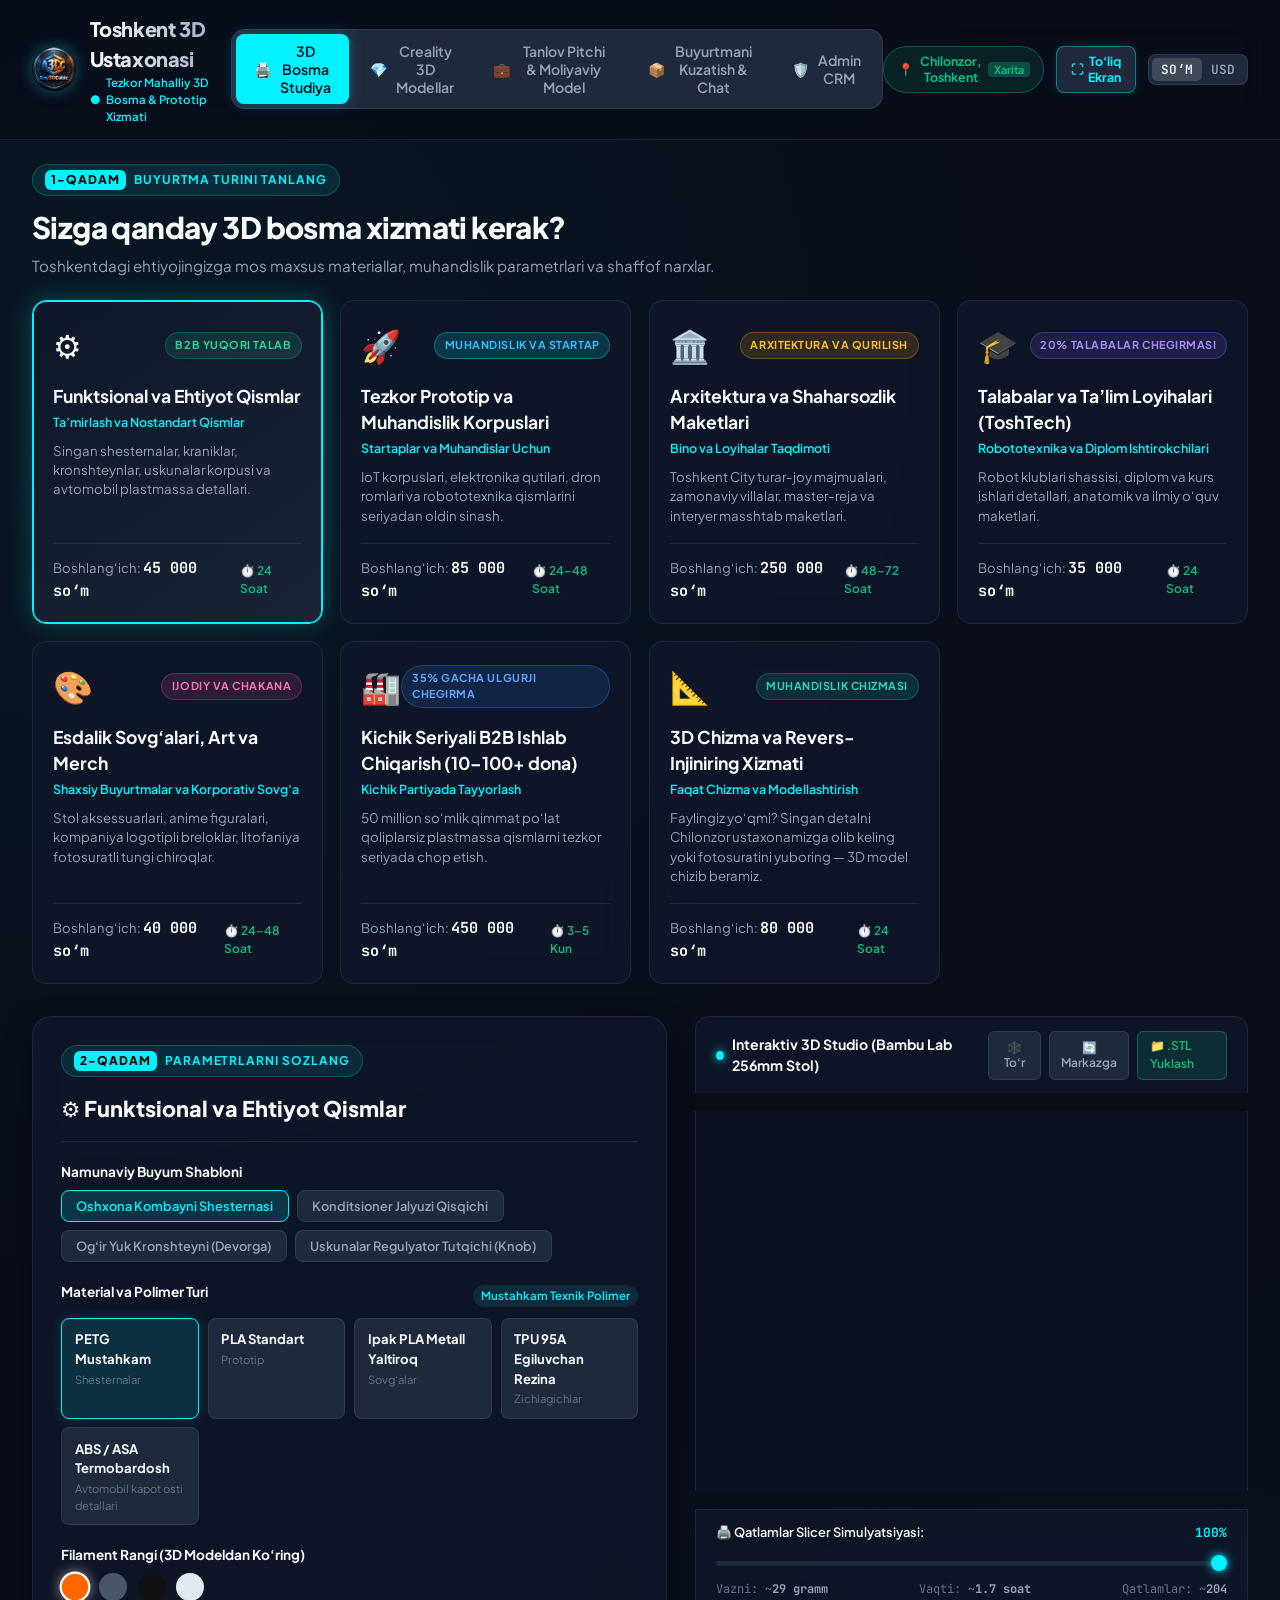
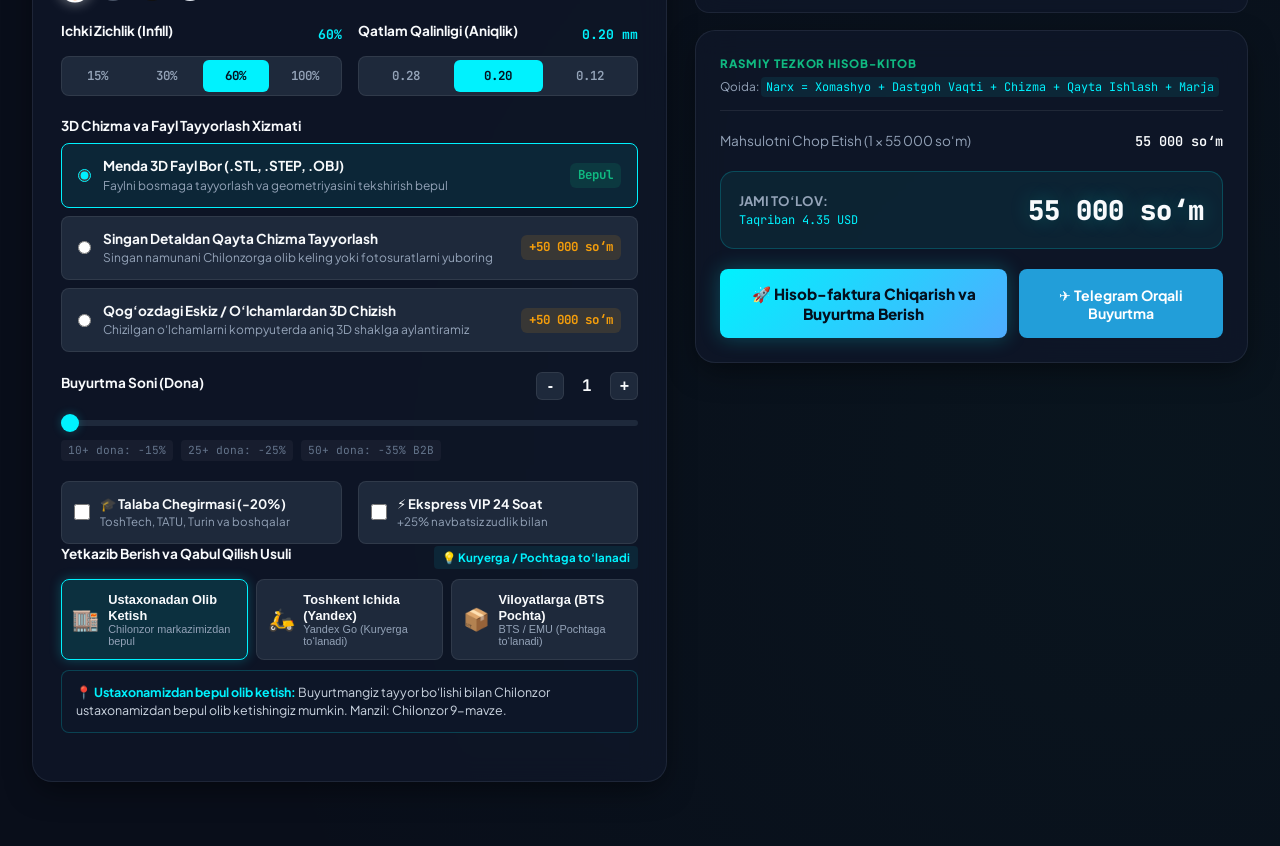
==== commit 3fe20d21: "Deploy Creality Cloud 3D Models catalog and order system" ====
--- a/app/index.html
+++ b/app/index.html
@@ -59,7 +59,7 @@
     <!-- Favicon (Any3DCubic 4K Logo) -->
     <link rel="icon" type="image/png" href="./favicon.png" />
     <link rel="apple-touch-icon" href="./logo_128.png" />
-    <script type="module" crossorigin src="./assets/index-DDy8EBjz.js"></script>
+    <script type="module" crossorigin src="./assets/index-BrcYSH3I.js"></script>
     <link rel="stylesheet" crossorigin href="./assets/index-C5oHHjBZ.css">
   </head>
   <body>
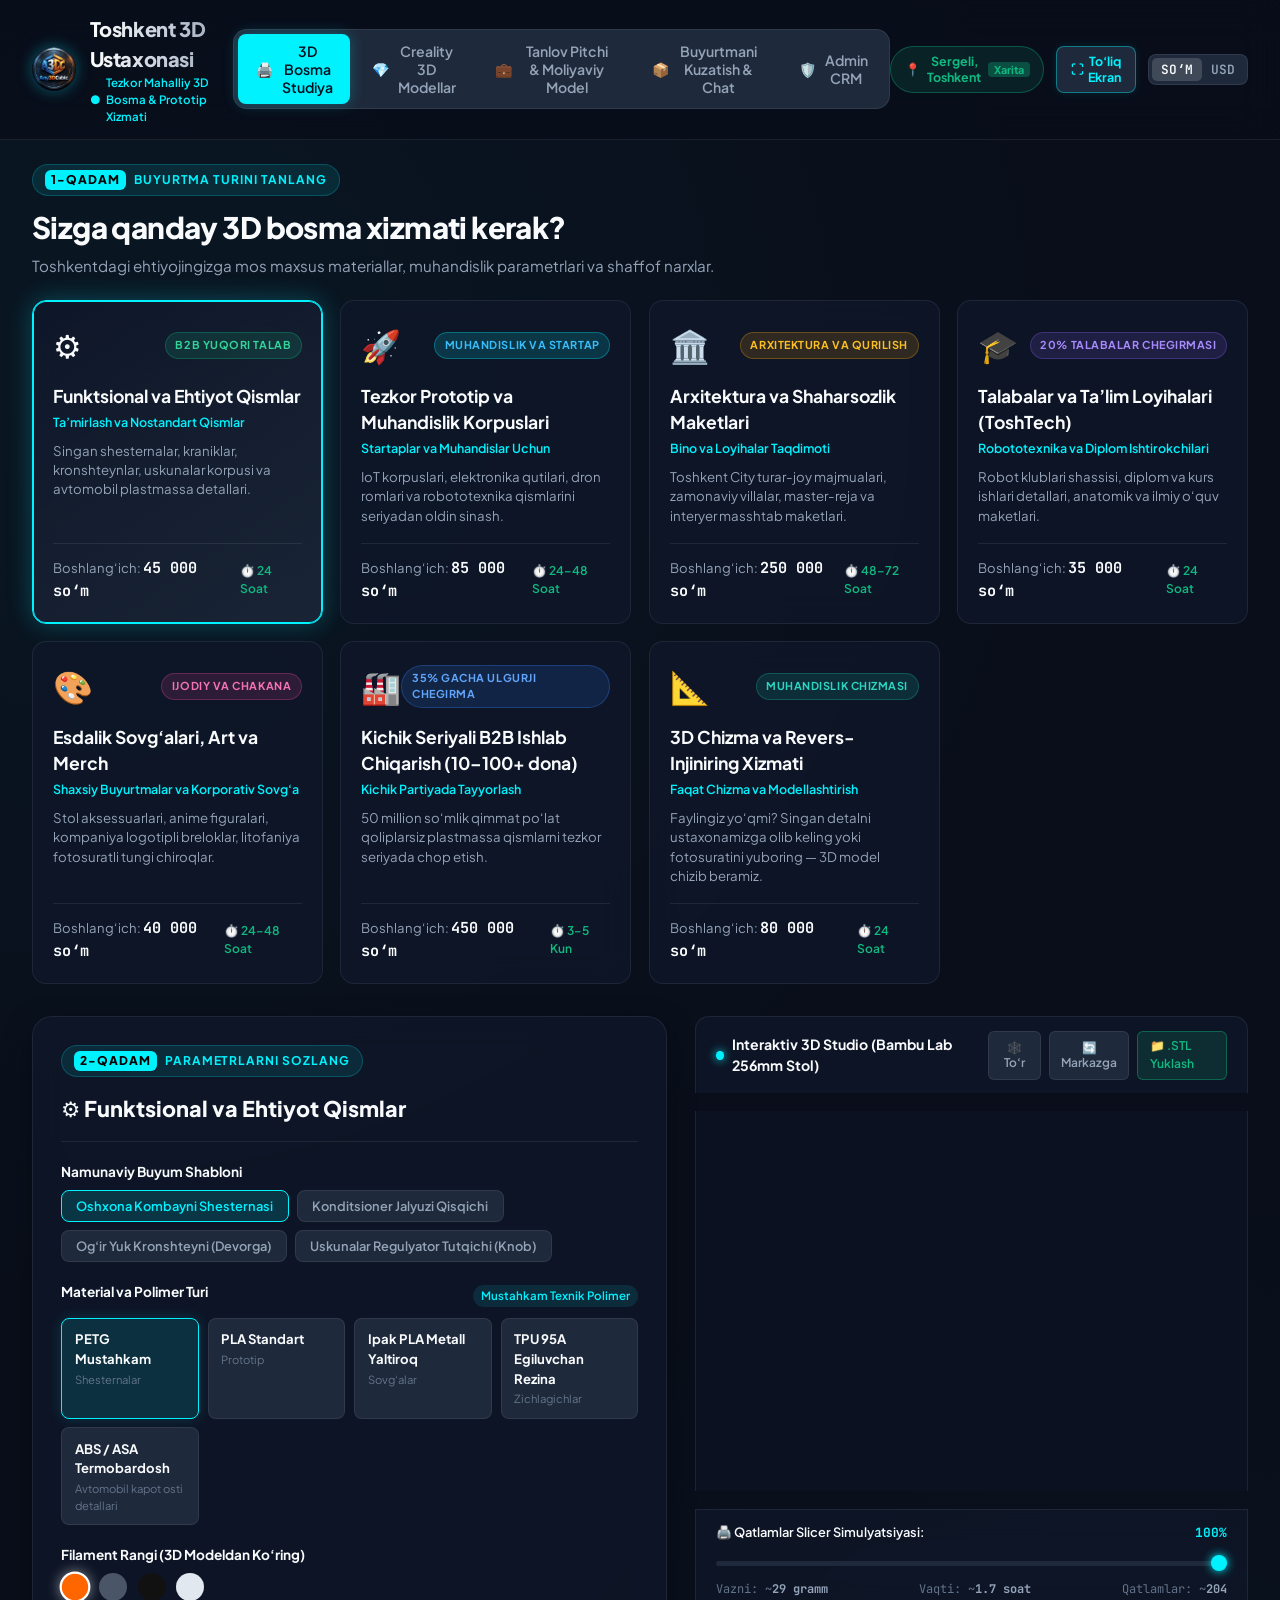
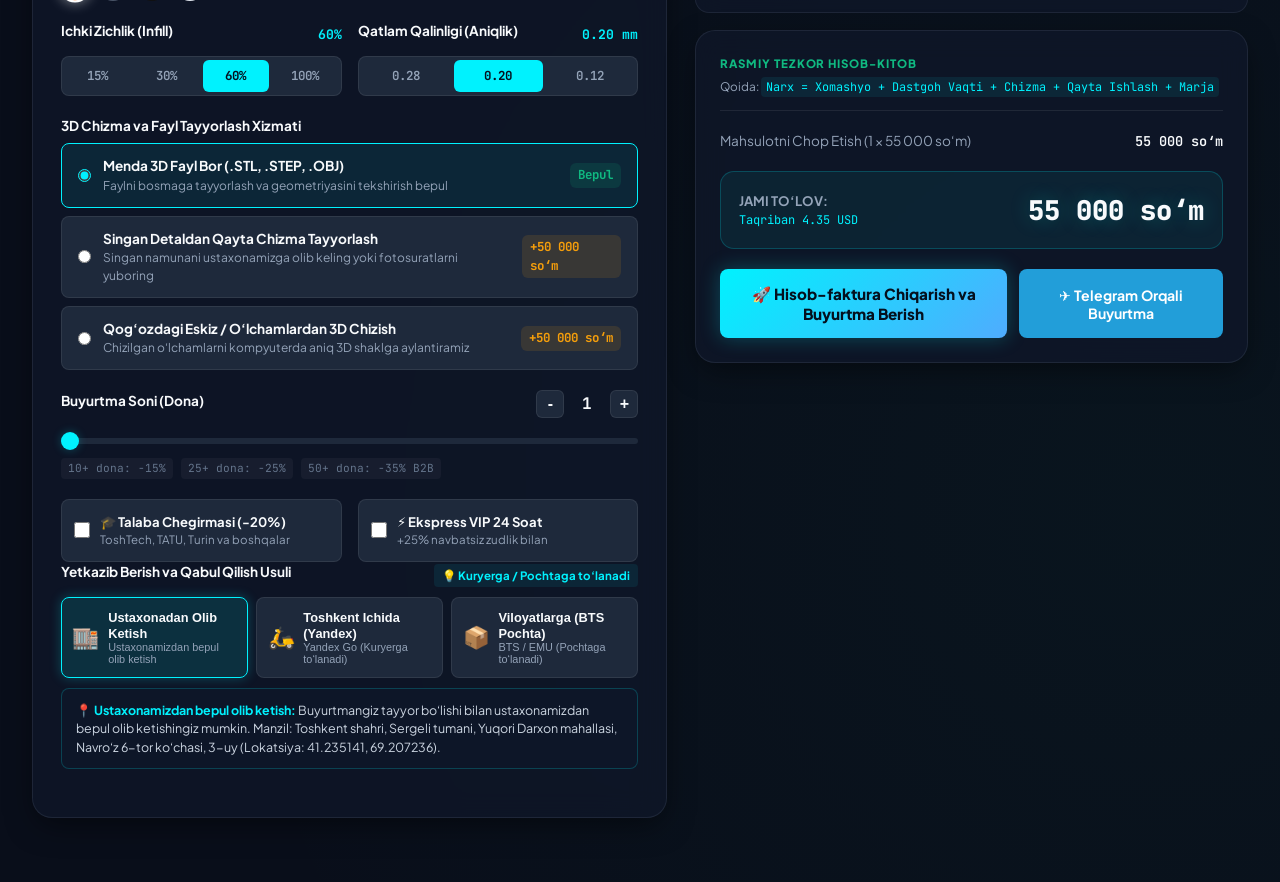
==== commit c7ea8999: "Update workshop location and coordinates to 41.235141, 69.207236" ====
--- a/app/index.html
+++ b/app/index.html
@@ -59,7 +59,7 @@
     <!-- Favicon (Any3DCubic 4K Logo) -->
     <link rel="icon" type="image/png" href="./favicon.png" />
     <link rel="apple-touch-icon" href="./logo_128.png" />
-    <script type="module" crossorigin src="./assets/index-BrcYSH3I.js"></script>
+    <script type="module" crossorigin src="./assets/index-BlRDFI0o.js"></script>
     <link rel="stylesheet" crossorigin href="./assets/index-C5oHHjBZ.css">
   </head>
   <body>
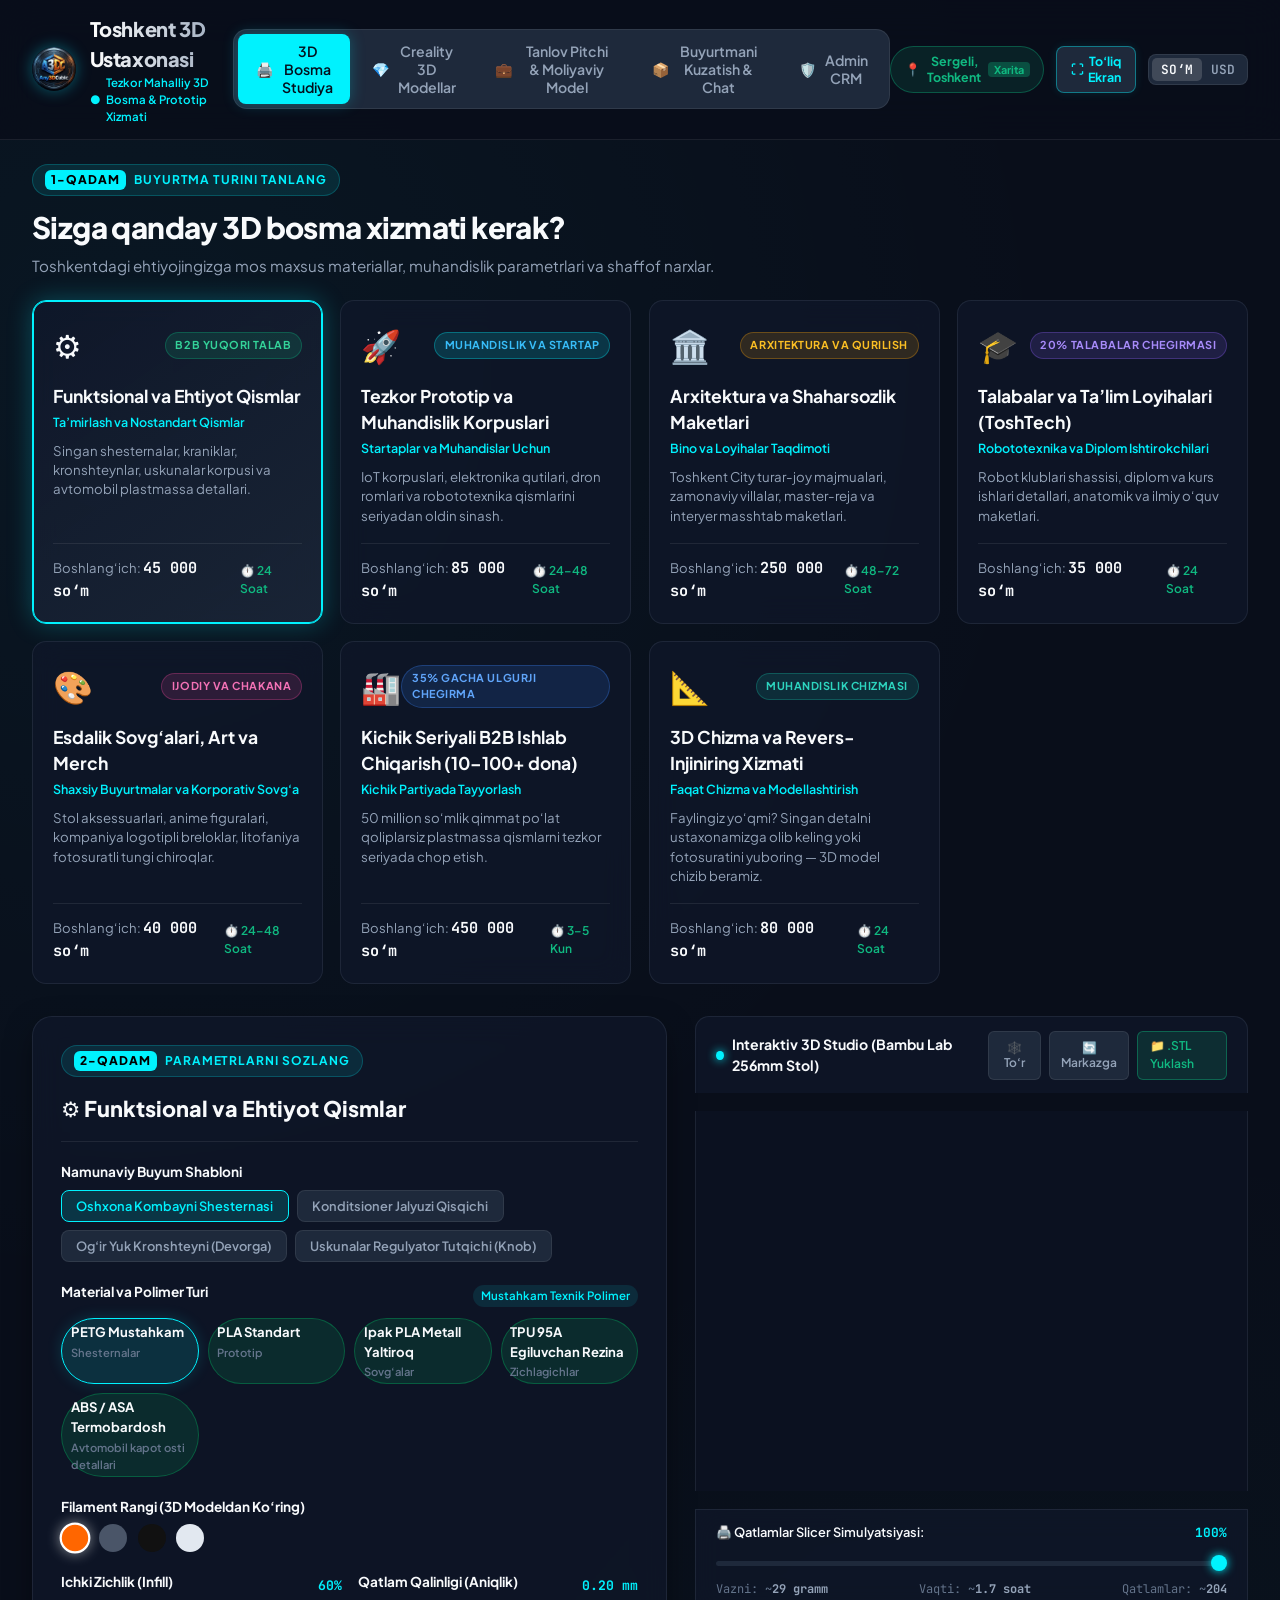
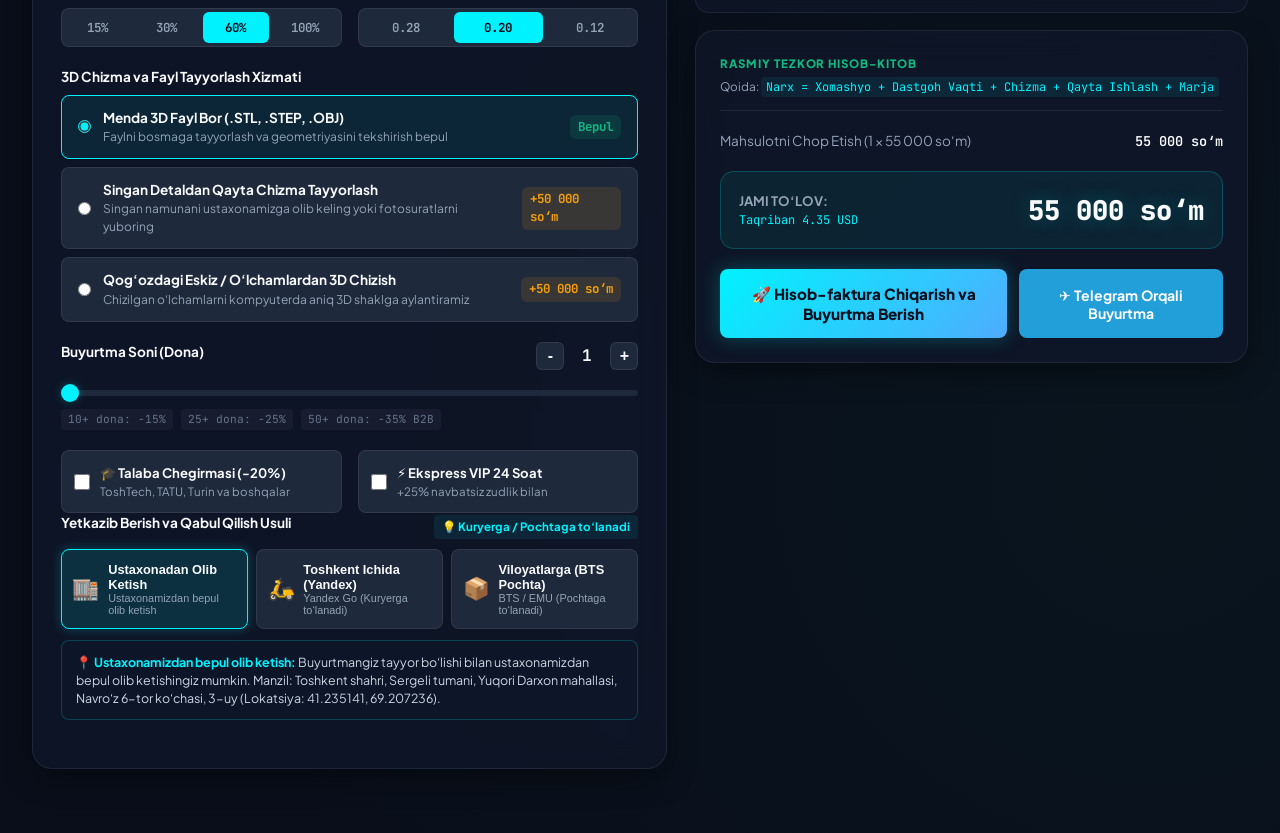
==== commit 42c8942f: "Deploy 24 products with rich details and images" ====
--- a/app/index.html
+++ b/app/index.html
@@ -59,8 +59,8 @@
     <!-- Favicon (Any3DCubic 4K Logo) -->
     <link rel="icon" type="image/png" href="./favicon.png" />
     <link rel="apple-touch-icon" href="./logo_128.png" />
-    <script type="module" crossorigin src="./assets/index-BlRDFI0o.js"></script>
-    <link rel="stylesheet" crossorigin href="./assets/index-C5oHHjBZ.css">
+    <script type="module" crossorigin src="./assets/index-D3h2D4Q5.js"></script>
+    <link rel="stylesheet" crossorigin href="./assets/index-CoMylmEP.css">
   </head>
   <body>
     <div id="app"></div>
--- a/app/assets/index-CoMylmEP.css
+++ b/app/assets/index-CoMylmEP.css
@@ -0,0 +1 @@
+:root{--bg-primary: #090e1a;--bg-secondary: #0f172a;--bg-tertiary: #1e293b;--bg-card: rgba(15, 23, 42, .75);--bg-glass: rgba(30, 41, 59, .5);--border-subtle: rgba(255, 255, 255, .08);--border-focus: rgba(0, 242, 254, .5);--border-card: rgba(148, 163, 184, .12);--accent-cyan: #00f2fe;--accent-cyan-glow: rgba(0, 242, 254, .25);--accent-emerald: #10b981;--accent-emerald-glow: rgba(16, 185, 129, .25);--accent-amber: #f59e0b;--accent-purple: #8b5cf6;--accent-pink: #ec4899;--accent-red: #ef4444;--text-main: #f8fafc;--text-muted: #94a3b8;--text-dim: #64748b;--font-main: "Plus Jakarta Sans", system-ui, -apple-system, sans-serif;--font-mono: "JetBrains Mono", monospace;--radius-sm: 8px;--radius-md: 14px;--radius-lg: 20px;--radius-xl: 28px;--shadow-card: 0 10px 30px -5px rgba(0, 0, 0, .5);--shadow-glow: 0 0 25px rgba(0, 242, 254, .15);--transition: all .25s cubic-bezier(.16, 1, .3, 1)}*{margin:0;padding:0;box-sizing:border-box}html,body{min-height:100vh;min-height:var(--tg-viewport-stable-height, 100vh);width:100%}body{font-family:var(--font-main);background-color:var(--bg-primary);color:var(--text-main);line-height:1.5;-webkit-font-smoothing:antialiased;background-image:radial-gradient(circle at 10% 15%,rgba(0,242,254,.04) 0%,transparent 40%),radial-gradient(circle at 90% 85%,rgba(16,185,129,.04) 0%,transparent 40%);min-height:100vh;overflow-x:hidden}::-webkit-scrollbar{width:8px;height:8px}::-webkit-scrollbar-track{background:var(--bg-primary)}::-webkit-scrollbar-thumb{background:var(--bg-tertiary);border-radius:4px}::-webkit-scrollbar-thumb:hover{background:var(--accent-cyan)}.app-navbar{position:sticky;top:0;z-index:100;background:#090e1ad9;backdrop-filter:blur(20px);-webkit-backdrop-filter:blur(20px);border-bottom:1px solid var(--border-subtle);padding:.85rem 2rem;display:flex;align-items:center;justify-content:space-between}.brand-group{display:flex;align-items:center;gap:.85rem;cursor:pointer}.brand-icon{width:44px;height:44px;background:transparent;border-radius:50%;display:flex;align-items:center;justify-content:center;font-size:1.4rem;box-shadow:0 0 15px #00f2fe59;overflow:hidden;flex-shrink:0}.nav-logo-img{width:100%;height:100%;object-fit:cover;border-radius:50%}.brand-text h1{font-size:1.25rem;font-weight:800;letter-spacing:-.02em;background:linear-gradient(to right,#fff,#94a3b8);-webkit-background-clip:text;-webkit-text-fill-color:transparent}.brand-sub{font-size:.72rem;color:var(--accent-cyan);font-weight:600;display:flex;align-items:center;gap:.35rem}.mode-switcher-nav{display:flex;background:var(--bg-tertiary);padding:4px;border-radius:var(--radius-md);border:1px solid var(--border-subtle);gap:4px}.nav-tab-btn{background:transparent;border:none;color:var(--text-muted);font-family:var(--font-main);font-weight:600;font-size:.88rem;padding:.5rem 1.1rem;border-radius:var(--radius-sm);cursor:pointer;transition:var(--transition);display:flex;align-items:center;gap:.5rem}.tab-text-short{display:none}.tab-text-full{display:inline}.nav-tab-btn:hover{color:var(--text-main);background:#ffffff0d}.nav-tab-btn.active{background:var(--accent-cyan);color:#04101e;box-shadow:0 0 15px var(--accent-cyan-glow)}.nav-tab-btn.active-pitch{background:var(--accent-emerald);color:#04140c;box-shadow:0 0 15px var(--accent-emerald-glow)}.header-right-tools{display:flex;align-items:center;gap:.75rem}.btn-fullscreen-toggle{background:var(--bg-tertiary);border:1px solid rgba(0,242,254,.4);color:var(--accent-cyan);font-family:var(--font-main);font-size:.78rem;font-weight:700;padding:.42rem .85rem;border-radius:var(--radius-sm);cursor:pointer;display:flex;align-items:center;gap:.35rem;transition:var(--transition);box-shadow:0 0 10px #00f2fe1a}.btn-fullscreen-toggle:hover{background:var(--accent-cyan);color:#000;box-shadow:0 0 18px var(--accent-cyan-glow);transform:translateY(-1px)}.currency-toggle{display:flex;background:var(--bg-tertiary);border-radius:var(--radius-sm);padding:3px;border:1px solid var(--border-subtle)}.curr-btn{background:transparent;border:none;color:var(--text-muted);font-family:var(--font-mono);font-size:.8rem;font-weight:600;padding:3px 9px;border-radius:5px;cursor:pointer;transition:var(--transition)}.curr-btn.active{background:#ffffff26;color:var(--text-main)}.btn-location-pill{font-size:.78rem;font-weight:700;padding:.4rem .85rem;border-radius:999px;background:#10b9811f;color:var(--accent-emerald);border:1px solid rgba(16,185,129,.35);display:flex;align-items:center;gap:.4rem;cursor:pointer;transition:var(--transition);font-family:var(--font-main)}.btn-location-pill:hover{background:#10b98140;border-color:#10b981;transform:translateY(-1px);box-shadow:0 0 12px #10b98159}.btn-location-pill .loc-tag{font-size:.68rem;background:#10b9814d;padding:1px 6px;border-radius:4px}.nav-tab-btn.active-admin{background:#00f2fe2e;color:var(--accent-cyan);border-color:var(--accent-cyan);box-shadow:0 0 15px #00f2fe59}.nav-tab-btn.active-shop{background:#00d26a2e;color:#00d26a;border-color:#00d26a;box-shadow:0 0 15px #00d26a59}.configurator-wrapper{max-width:1440px;margin:0 auto;padding:1.5rem 2rem 4rem}.section-block{margin-bottom:2rem}.section-header{margin-bottom:1.4rem}.step-tag{display:inline-flex;align-items:center;gap:.5rem;font-size:.75rem;font-weight:700;text-transform:uppercase;letter-spacing:.08em;color:var(--accent-cyan);background:#00f2fe1a;padding:.3rem .75rem;border-radius:999px;margin-bottom:.6rem;border:1px solid rgba(0,242,254,.2)}.step-num{color:var(--text-main);background:var(--accent-cyan);color:#000;padding:1px 6px;border-radius:6px;font-weight:800}.section-title{font-size:1.85rem;font-weight:800;letter-spacing:-.02em;margin-bottom:.35rem}.section-subtitle{color:var(--text-muted);font-size:.95rem}.order-type-grid{display:grid;grid-template-columns:repeat(auto-fill,minmax(280px,1fr));gap:1.1rem}.order-type-card{background:var(--bg-card);border:1px solid var(--border-card);border-radius:var(--radius-md);padding:1.25rem;cursor:pointer;transition:var(--transition);position:relative;display:flex;flex-direction:column;justify-content:space-between;-webkit-backdrop-filter:blur(14px);backdrop-filter:blur(14px)}.order-type-card:hover{transform:translateY(-3px);border-color:#00f2fe66;box-shadow:0 12px 25px -8px #00f2fe33}.order-type-card.active{border-color:var(--accent-cyan);background:linear-gradient(145deg,#0f172ae6,#1e293bcc);box-shadow:0 0 25px #00f2fe40,inset 0 0 0 1px var(--accent-cyan)}.card-top-row{display:flex;align-items:center;justify-content:space-between;margin-bottom:.85rem}.type-icon{font-size:2rem}.type-badge{font-size:.68rem;font-weight:700;text-transform:uppercase;letter-spacing:.05em;padding:.25rem .6rem;border-radius:999px}.badge-emerald{background:#10b98126;color:#34d399;border:1px solid rgba(16,185,129,.3)}.badge-cyan{background:#00f2fe26;color:#38bdf8;border:1px solid rgba(0,242,254,.3)}.badge-amber{background:#f59e0b26;color:#fbbf24;border:1px solid rgba(245,158,11,.3)}.badge-purple{background:#8b5cf626;color:#a78bfa;border:1px solid rgba(139,92,246,.3)}.badge-pink{background:#ec489926;color:#f472b6;border:1px solid rgba(236,72,153,.3)}.badge-blue{background:#3b82f626;color:#60a5fa;border:1px solid rgba(59,130,246,.3)}.badge-teal{background:#14b8a626;color:#2dd4bf;border:1px solid rgba(20,184,166,.3)}.type-title{font-size:1.1rem;font-weight:700;color:var(--text-main);margin-bottom:.2rem}.type-uz{font-size:.78rem;color:var(--accent-cyan);font-weight:600;margin-bottom:.6rem}.type-desc{font-size:.83rem;color:var(--text-muted);line-height:1.45;margin-bottom:1.1rem;flex-grow:1}.type-footer{display:flex;align-items:center;justify-content:space-between;padding-top:.85rem;border-top:1px solid var(--border-subtle);font-size:.82rem}.type-price{color:var(--text-muted)}.type-price strong{color:var(--text-main);font-family:var(--font-mono);font-size:.95rem}.type-turnaround{font-size:.75rem;font-weight:600;color:var(--accent-emerald)}.workspace-grid{display:grid;grid-template-columns:1.15fr 1fr;gap:1.75rem;align-items:start}@media (max-width: 1080px){.workspace-grid{grid-template-columns:1fr}}.specs-panel{background:var(--bg-card);border:1px solid var(--border-card);border-radius:var(--radius-lg);padding:1.75rem;-webkit-backdrop-filter:blur(14px);backdrop-filter:blur(14px);box-shadow:var(--shadow-card)}.panel-header{margin-bottom:1.25rem;padding-bottom:1rem;border-bottom:1px solid var(--border-subtle)}.panel-title{font-size:1.35rem;font-weight:800;margin-top:.4rem}.form-group{margin-bottom:1.25rem}.label-row{display:flex;align-items:center;justify-content:space-between;margin-bottom:.5rem}.group-label{font-size:.85rem;font-weight:700;color:var(--text-main);display:block;margin-bottom:.45rem}.spec-info-badge{font-size:.72rem;color:var(--accent-cyan);background:#00f2fe1a;padding:2px 8px;border-radius:999px;font-weight:600}.value-highlight{font-family:var(--font-mono);font-size:.82rem;color:var(--accent-cyan);font-weight:700}.preset-pill-row{display:flex;flex-wrap:wrap;gap:.5rem}.preset-pill{background:var(--bg-tertiary);border:1px solid var(--border-subtle);color:var(--text-muted);font-family:var(--font-main);font-size:.8rem;font-weight:600;padding:.45rem .9rem;border-radius:var(--radius-sm);cursor:pointer;transition:var(--transition)}.preset-pill:hover{background:#ffffff14;color:var(--text-main)}.preset-pill.active{background:#00f2fe26;border-color:var(--accent-cyan);color:var(--accent-cyan)}.material-card-row{display:grid;grid-template-columns:repeat(auto-fill,minmax(130px,1fr));gap:.55rem}.material-chip{background:var(--bg-tertiary);border:1px solid var(--border-subtle);border-radius:var(--radius-sm);padding:.65rem .8rem;cursor:pointer;transition:var(--transition)}.material-chip:hover{background:#ffffff0f}.material-chip.active{border-color:var(--accent-cyan);background:#00f2fe1f;box-shadow:0 0 15px #00f2fe26}.mat-name{font-size:.82rem;font-weight:700;color:var(--text-main);margin-bottom:2px}.mat-prop{font-size:.7rem;color:var(--text-dim)}.color-picker-row{display:flex;gap:.65rem;align-items:center}.color-dot{width:28px;height:28px;border-radius:50%;border:2px solid transparent;cursor:pointer;transition:var(--transition);position:relative}.color-dot:hover{transform:scale(1.15)}.color-dot.active{border-color:#fff;box-shadow:0 0 12px #ffffff80;transform:scale(1.1)}.form-row-dual{display:grid;grid-template-columns:1fr 1fr;gap:1rem}@media (max-width: 600px){.form-row-dual{grid-template-columns:1fr}}.segmented-control{display:flex;background:var(--bg-tertiary);border:1px solid var(--border-subtle);border-radius:var(--radius-sm);padding:3px;gap:3px}.segment-btn{flex:1;background:transparent;border:none;color:var(--text-muted);font-family:var(--font-mono);font-size:.78rem;font-weight:600;padding:.45rem .3rem;border-radius:6px;cursor:pointer;transition:var(--transition);text-align:center}.segment-btn:hover{color:var(--text-main)}.segment-btn.active{background:var(--accent-cyan);color:#04101e;font-weight:700}.radio-option-list{display:flex;flex-direction:column;gap:.5rem}.radio-card{display:flex;align-items:center;justify-content:space-between;background:var(--bg-tertiary);border:1px solid var(--border-subtle);border-radius:var(--radius-sm);padding:.75rem 1rem;cursor:pointer;transition:var(--transition);gap:.75rem}.radio-card:hover{background:#ffffff0d}.radio-card.active{border-color:var(--accent-cyan);background:#00f2fe14}.radio-card input{accent-color:var(--accent-cyan)}.radio-content{flex-grow:1}.radio-title{font-size:.85rem;font-weight:700;color:var(--text-main)}.radio-desc{font-size:.75rem;color:var(--text-muted)}.fee-tag{font-family:var(--font-mono);font-size:.78rem;font-weight:700;color:var(--accent-amber);background:#f59e0b1f;padding:3px 8px;border-radius:6px}.fee-tag.free{color:var(--accent-emerald);background:#10b9811f}.custom-slider{width:100%;-webkit-appearance:none;height:6px;border-radius:3px;background:var(--bg-tertiary);outline:none;cursor:pointer;margin:.5rem 0}.custom-slider::-webkit-slider-thumb{-webkit-appearance:none;-moz-appearance:none;appearance:none;width:18px;height:18px;border-radius:50%;background:var(--accent-cyan);cursor:pointer;box-shadow:0 0 10px var(--accent-cyan-glow);transition:var(--transition)}.custom-slider::-webkit-slider-thumb:hover{transform:scale(1.2)}.qty-counter{display:flex;align-items:center;gap:.5rem}.qty-btn{width:28px;height:28px;background:var(--bg-tertiary);border:1px solid var(--border-subtle);border-radius:6px;color:var(--text-main);font-size:1rem;font-weight:700;cursor:pointer;display:flex;align-items:center;justify-content:center}.qty-btn:hover{background:var(--accent-cyan);color:#000}.qty-num{font-family:var(--font-mono);font-weight:700;min-width:30px;text-align:center}.discount-pills{display:flex;gap:.5rem;margin-top:.35rem}.disc-pill{font-size:.7rem;font-family:var(--font-mono);color:var(--text-dim);background:#ffffff0a;padding:2px 7px;border-radius:4px}.disc-pill.highlight{color:var(--accent-emerald);background:#10b98126;font-weight:700}.checkbox-box{background:var(--bg-tertiary);border:1px solid var(--border-subtle);border-radius:var(--radius-sm);padding:.75rem;cursor:pointer;transition:var(--transition)}.checkbox-box.active{border-color:var(--accent-purple);background:#8b5cf61a}.checkbox-label{display:flex;align-items:center;gap:.65rem;cursor:pointer}.checkbox-label input{accent-color:var(--accent-purple);width:16px;height:16px}.check-title{font-size:.82rem;font-weight:700;color:var(--text-main)}.check-sub{font-size:.72rem;color:var(--text-muted)}.delivery-segmented{display:flex;flex-direction:column;gap:.45rem}.deliv-btn{background:var(--bg-tertiary);border:1px solid var(--border-subtle);border-radius:var(--radius-sm);padding:.7rem .9rem;color:var(--text-muted);font-family:var(--font-main);font-size:.82rem;font-weight:600;cursor:pointer;text-align:left;transition:var(--transition)}.deliv-btn:hover{background:#ffffff0d;color:var(--text-main)}.deliv-btn.active{border-color:var(--accent-emerald);background:#10b9811a;color:#34d399}.viewport-panel{display:flex;flex-direction:column;gap:1.1rem}.viewport-header{display:flex;align-items:center;justify-content:space-between;background:var(--bg-card);border:1px solid var(--border-card);border-radius:var(--radius-md) var(--radius-md) 0 0;padding:.85rem 1.25rem;border-bottom:none}.viewport-title-group{display:flex;align-items:center;gap:.5rem}.live-dot{width:9px;height:9px;border-radius:50%;background:var(--accent-cyan);box-shadow:0 0 10px var(--accent-cyan);animation:pulseLive 2s infinite}@keyframes pulseLive{0%{transform:scale(.95);opacity:.7}50%{transform:scale(1.2);opacity:1}to{transform:scale(.95);opacity:.7}}.viewport-heading{font-size:.88rem;font-weight:700;color:var(--text-main)}.viewport-tools{display:flex;gap:.5rem}.tool-btn{background:var(--bg-tertiary);border:1px solid var(--border-subtle);color:var(--text-muted);font-family:var(--font-main);font-size:.75rem;font-weight:600;padding:.35rem .7rem;border-radius:6px;cursor:pointer;transition:var(--transition)}.tool-btn:hover{background:#ffffff1a;color:var(--text-main)}.tool-btn.active{background:var(--accent-cyan);color:#000;font-weight:700}.tool-btn.upload-btn{background:#10b98126;border-color:#10b98166;color:var(--accent-emerald)}.tool-btn.upload-btn:hover{background:var(--accent-emerald);color:#000}.three-canvas-frame{width:100%;height:380px;background:#0b1120;border-left:1px solid var(--border-card);border-right:1px solid var(--border-card);position:relative;overflow:hidden;cursor:grab}.three-canvas-frame:active{cursor:grabbing}.three-canvas-frame canvas{width:100%!important;height:100%!important;display:block}.slicer-control-bar{background:var(--bg-card);border:1px solid var(--border-card);border-radius:0 0 var(--radius-md) var(--radius-md);padding:.85rem 1.25rem;-webkit-backdrop-filter:blur(14px);backdrop-filter:blur(14px)}.slicer-info{display:flex;justify-content:space-between;font-size:.8rem;margin-bottom:.35rem}.slicer-label{font-weight:600;color:var(--text-main)}.slicer-val{font-family:var(--font-mono);font-weight:700;color:var(--accent-cyan)}.slicer-slider{width:100%;-webkit-appearance:none;height:5px;border-radius:3px;background:var(--bg-tertiary);outline:none;cursor:pointer}.slicer-slider::-webkit-slider-thumb{-webkit-appearance:none;-moz-appearance:none;appearance:none;width:16px;height:16px;border-radius:50%;background:#00f2fe;cursor:pointer;box-shadow:0 0 10px #00f2fe}.slicer-stats{display:flex;justify-content:space-between;margin-top:.5rem;font-size:.75rem;color:var(--text-dim);font-family:var(--font-mono)}.slicer-stats strong{color:var(--text-muted)}.pricing-summary-card{background:var(--bg-card);border:1px solid var(--border-card);border-radius:var(--radius-lg);padding:1.5rem;-webkit-backdrop-filter:blur(14px);backdrop-filter:blur(14px);box-shadow:var(--shadow-card)}.pricing-card-header{display:flex;flex-direction:column;gap:.35rem;margin-bottom:1.2rem;padding-bottom:.85rem;border-bottom:1px solid var(--border-subtle)}.quote-tag{font-size:.72rem;font-weight:800;text-transform:uppercase;letter-spacing:.08em;color:var(--accent-emerald)}.pricing-rule-formula{font-size:.74rem;color:var(--text-muted)}.pricing-rule-formula code{font-family:var(--font-mono);color:var(--accent-cyan);background:#00f2fe14;padding:2px 5px;border-radius:4px}.pricing-rows{display:flex;flex-direction:column;gap:.55rem;margin-bottom:1.25rem}.price-row{display:flex;justify-content:space-between;font-size:.85rem;color:var(--text-muted)}.price-row span:last-child{font-family:var(--font-mono);font-weight:600;color:var(--text-main)}.discount-row{color:var(--accent-emerald)}.student-discount-row{color:var(--accent-purple)}.neg-price{color:var(--accent-emerald)!important}.grand-total-row{display:flex;align-items:center;justify-content:space-between;padding:1.1rem;background:#00f2fe0f;border:1px solid rgba(0,242,254,.2);border-radius:var(--radius-md);margin-bottom:1.25rem}.total-label-group{display:flex;flex-direction:column}.total-label{font-size:.82rem;font-weight:700;text-transform:uppercase;color:var(--text-muted)}.approx-usd{font-family:var(--font-mono);font-size:.75rem;color:var(--accent-cyan)}.total-amount{font-family:var(--font-mono);font-size:1.7rem;font-weight:800;color:var(--text-main);text-shadow:0 0 20px var(--accent-cyan-glow)}.order-action-buttons{display:grid;grid-template-columns:1.4fr 1fr;gap:.75rem}@media (max-width: 500px){.order-action-buttons{grid-template-columns:1fr}}.btn-primary-order{background:linear-gradient(135deg,#00f2fe,#4facfe);border:none;color:#04101e;font-family:var(--font-main);font-size:.95rem;font-weight:800;padding:.95rem 1.2rem;border-radius:var(--radius-sm);cursor:pointer;box-shadow:0 0 20px var(--accent-cyan-glow);transition:var(--transition);display:flex;align-items:center;justify-content:center;gap:.5rem}.btn-primary-order:hover{transform:translateY(-2px);box-shadow:0 0 30px #00f2fe66}.btn-secondary-telegram{background:#229ed9;border:none;color:#fff;font-family:var(--font-main);font-size:.88rem;font-weight:700;padding:.95rem 1rem;border-radius:var(--radius-sm);cursor:pointer;transition:var(--transition);display:flex;align-items:center;justify-content:center;gap:.4rem}.btn-secondary-telegram:hover{background:#2bb3f5;transform:translateY(-2px)}.order-modal-backdrop{position:fixed;top:0;right:0;bottom:0;left:0;background:#000000bf;-webkit-backdrop-filter:blur(12px);backdrop-filter:blur(12px);z-index:1000;display:flex;align-items:center;justify-content:center;padding:1.5rem}.order-modal-card{background:var(--bg-secondary);border:1px solid var(--border-card);border-radius:var(--radius-lg);max-width:650px;width:100%;max-height:90vh;overflow-y:auto;padding:2rem;position:relative;box-shadow:var(--shadow-card)}.modal-close-btn{position:absolute;top:1.25rem;right:1.25rem;background:transparent;border:none;color:var(--text-muted);font-size:1.75rem;cursor:pointer;transition:var(--transition)}.modal-close-btn:hover{color:var(--text-main)}.modal-header{text-align:center;margin-bottom:1.5rem}.success-icon-badge{font-size:2.2rem;margin-bottom:.5rem}.modal-title{font-size:1.45rem;font-weight:800;margin-bottom:.35rem}.modal-desc{font-size:.88rem;color:var(--text-muted)}.order-invoice-preview{background:#fff;color:#0f172a;border-radius:var(--radius-sm);padding:1.5rem;margin-bottom:1.5rem;box-shadow:0 4px 15px #00000026}.invoice-top{display:flex;justify-content:space-between;border-bottom:2px solid #e2e8f0;padding-bottom:1rem;margin-bottom:1rem}.invoice-company{font-size:1.05rem;font-weight:800;color:#0f172a}.invoice-district{font-size:.75rem;color:#64748b}.invoice-meta{text-align:right}.order-num{font-family:var(--font-mono);font-weight:800;font-size:1.05rem;color:#0284c7}.order-date{font-size:.75rem;color:#64748b}.invoice-details-grid{display:grid;grid-template-columns:1fr 1fr;gap:.75rem;margin-bottom:1rem;font-size:.82rem}.inv-k{color:#64748b;display:block;font-size:.72rem}.inv-v{color:#0f172a}.invoice-total-box{display:flex;align-items:center;justify-content:space-between;border-top:2px dashed #cbd5e1;padding-top:.85rem;font-size:.95rem;font-weight:700}.inv-sum{font-family:var(--font-mono);font-size:1.35rem;color:#0f172a}.order-checkout-form{display:flex;flex-direction:column;gap:.85rem}.form-field{display:flex;flex-direction:column;gap:.35rem}.form-field label{font-size:.78rem;font-weight:700;color:var(--text-main)}.form-field input,.form-field textarea{background:var(--bg-tertiary);border:1px solid var(--border-subtle);border-radius:var(--radius-sm);padding:.65rem .85rem;color:var(--text-main);font-family:var(--font-main);font-size:.88rem;outline:none;transition:var(--transition)}.form-field input:focus,.form-field textarea:focus{border-color:var(--accent-cyan);box-shadow:0 0 10px var(--accent-cyan-glow)}.modal-actions{display:grid;grid-template-columns:1.5fr 1fr;gap:.75rem;margin-top:.75rem}.btn-confirm-order{background:var(--accent-emerald);border:none;color:#04140c;font-family:var(--font-main);font-size:.9rem;font-weight:800;padding:.85rem 1rem;border-radius:var(--radius-sm);cursor:pointer;transition:var(--transition)}.btn-confirm-order:hover{background:#34d399}.btn-print-invoice{background:var(--bg-tertiary);border:1px solid var(--border-subtle);color:var(--text-main);font-family:var(--font-main);font-size:.85rem;font-weight:700;padding:.85rem 1rem;border-radius:var(--radius-sm);cursor:pointer}.payment-upload-card{background:var(--bg-tertiary);border:1px solid var(--border-card);border-radius:var(--radius-md);padding:1.15rem;margin-top:.5rem}.payment-card-header{margin-bottom:.85rem}.pay-badge{display:inline-block;font-size:.72rem;font-weight:800;color:var(--accent-cyan);background:#00f2fe1f;padding:.25rem .65rem;border-radius:999px;margin-bottom:.35rem;border:1px solid rgba(0,242,254,.25)}.pay-title{font-size:1.05rem;font-weight:800;color:var(--text-main);margin-bottom:.2rem}.pay-desc{font-size:.78rem;color:var(--text-muted)}.card-details-box{background:linear-gradient(135deg,#1e293b,#0f172a);border:1px solid rgba(255,255,255,.12);border-radius:var(--radius-sm);padding:.85rem 1rem;margin-bottom:.85rem;box-shadow:0 4px 15px #00000040}.card-top-info{display:flex;align-items:center;justify-content:space-between;margin-bottom:.4rem}.card-brand{font-size:.68rem;font-family:var(--font-mono);font-weight:700;color:#94a3b8;letter-spacing:.05em}.btn-copy-card{background:#00f2fe26;border:1px solid var(--accent-cyan);color:var(--accent-cyan);font-size:.72rem;font-weight:700;padding:.25rem .6rem;border-radius:5px;cursor:pointer;transition:var(--transition)}.btn-copy-card:hover{background:var(--accent-cyan);color:#000}.card-number-display{font-family:var(--font-mono);font-size:1.25rem;font-weight:800;letter-spacing:.1em;color:#fff;margin-bottom:.25rem}.card-holder-name{font-size:.75rem;color:#94a3b8}.receipt-dropzone-wrapper{background:#0f172a99;border:2px dashed rgba(0,242,254,.35);border-radius:var(--radius-sm);padding:1rem;text-align:center;transition:var(--transition)}.receipt-dropzone-wrapper:hover{border-color:var(--accent-cyan);background:#00f2fe0a}.receipt-prompt-area{display:flex;flex-direction:column;align-items:center;gap:.35rem}.receipt-icon{font-size:2rem}.receipt-text-bold{font-size:.88rem;font-weight:700;color:var(--text-main)}.receipt-text-muted{font-size:.74rem;color:var(--text-muted);margin-bottom:.4rem}.btn-select-receipt{background:var(--accent-cyan);border:none;color:#04101e;font-family:var(--font-main);font-size:.82rem;font-weight:700;padding:.5rem 1.1rem;border-radius:var(--radius-sm);cursor:pointer;transition:var(--transition)}.btn-select-receipt:hover{transform:translateY(-1px);box-shadow:0 0 15px var(--accent-cyan-glow)}.receipt-preview-area{display:flex;align-items:center;gap:1rem;background:#10b98114;border:1px solid rgba(16,185,129,.3);border-radius:var(--radius-sm);padding:.65rem}.receipt-preview-area img{width:60px;height:60px;object-fit:cover;border-radius:6px;border:1px solid var(--border-subtle)}.receipt-preview-info{display:flex;flex-direction:column;align-items:flex-start;gap:.35rem;flex:1}.receipt-badge-ok{font-size:.78rem;font-weight:700;color:var(--accent-emerald)}.btn-clear-receipt{background:transparent;border:none;color:#ef4444;font-size:.72rem;font-weight:600;cursor:pointer;padding:0}.order-success-card{text-align:center;padding:1.5rem 1rem}.success-icon-anim{font-size:3.5rem;animation:bounce 1s infinite alternate;margin-bottom:.75rem}@keyframes bounce{0%{transform:translateY(0)}to{transform:translateY(-8px)}}.success-title{font-size:1.5rem;font-weight:800;color:var(--text-main);margin-bottom:.35rem}.success-order-badge{display:inline-block;font-family:var(--font-mono);font-size:1.15rem;font-weight:800;color:var(--accent-cyan);background:#00f2fe1f;padding:.35rem .9rem;border-radius:var(--radius-sm);border:1px solid rgba(0,242,254,.3);margin-bottom:.85rem}.success-sub{font-size:.85rem;color:var(--text-muted);line-height:1.5;margin-bottom:1.25rem}.live-bot-banner{background:linear-gradient(135deg,#00f2fe1f,#10b9811f);border:1px solid var(--accent-cyan);border-radius:var(--radius-md);padding:1rem;margin-bottom:1.5rem;display:flex;align-items:center;gap:.85rem;text-align:left}.live-dot-pulse{width:14px;height:14px;border-radius:50%;background:var(--accent-emerald);box-shadow:0 0 12px var(--accent-emerald);animation:pulse-dot 1.5s infinite;flex-shrink:0}@keyframes pulse-dot{0%{transform:scale(.95);box-shadow:0 0 #10b981b3}70%{transform:scale(1.1);box-shadow:0 0 0 8px #10b98100}to{transform:scale(.95);box-shadow:0 0 #10b98100}}.live-banner-text{display:flex;flex-direction:column;gap:.2rem}.live-banner-text strong{font-size:.88rem;color:#fff}.live-banner-text span{font-size:.76rem;color:#94a3b8}.success-btn-group{display:flex;flex-direction:column;gap:.65rem}.btn-success-tracker{background:var(--accent-emerald);border:none;color:#04140c;font-family:var(--font-main);font-size:.92rem;font-weight:800;padding:.9rem;border-radius:var(--radius-sm);cursor:pointer;transition:var(--transition)}.btn-success-tracker:hover{background:#34d399;transform:translateY(-1px)}.btn-success-tg{background:#229ed9;color:#fff;text-decoration:none;font-size:.85rem;font-weight:700;padding:.8rem;border-radius:var(--radius-sm);text-align:center;display:block}.order-verifying-card{text-align:center;padding:1.25rem .85rem}.verifying-radar-anim{position:relative;width:72px;height:72px;margin:0 auto .85rem;display:flex;align-items:center;justify-content:center}.radar-ping{position:absolute;width:100%;height:100%;border-radius:50%;background:#f59e0b33;border:2px solid #f59e0b;animation:radar-expand 1.8s infinite cubic-bezier(.215,.61,.355,1)}@keyframes radar-expand{0%{transform:scale(.6);opacity:.9}to{transform:scale(1.4);opacity:0}}.radar-core{width:48px;height:48px;border-radius:50%;background:#f59e0b40;border:1px solid #f59e0b;display:flex;align-items:center;justify-content:center;font-size:1.5rem;z-index:2;box-shadow:0 0 15px #f59e0b66}.verifying-status-badge{display:inline-block;font-family:var(--font-mono);font-size:.72rem;font-weight:800;color:#f59e0b;background:#f59e0b1f;border:1px solid rgba(245,158,11,.35);padding:.3rem .8rem;border-radius:var(--radius-sm);margin-bottom:.65rem;letter-spacing:.05em}.verifying-title{font-size:1.35rem;font-weight:800;color:#fff;margin-bottom:.35rem}.verifying-desc{font-size:.82rem;color:var(--text-muted);line-height:1.5;margin-bottom:1.15rem}.verification-steps-card{background:#0f172abf;border:1px solid rgba(255,255,255,.08);border-radius:var(--radius-sm);padding:.85rem 1rem;text-align:left;margin-bottom:1rem;display:flex;flex-direction:column;gap:.75rem}.vstep{display:flex;align-items:center;gap:.75rem}.vstep-icon{width:28px;height:28px;border-radius:50%;background:#ffffff0d;display:flex;align-items:center;justify-content:center;font-size:.85rem;flex-shrink:0}.vstep-info{display:flex;flex-direction:column}.vstep-info strong{font-size:.82rem;color:#fff}.vstep-info span{font-size:.72rem;color:#94a3b8}.vstep.completed .vstep-icon{background:#10b98133;border:1px solid #10b981}.vstep.active .vstep-icon{background:#f59e0b33;border:1px solid #f59e0b;animation:pulse-step 1.2s infinite}@keyframes pulse-step{0%{transform:scale(.95);box-shadow:0 0 #f59e0b99}70%{transform:scale(1.05);box-shadow:0 0 0 6px #f59e0b00}to{transform:scale(.95);box-shadow:0 0 #f59e0b00}}.verifying-sub-note{font-size:.74rem;color:#64748b;margin-bottom:1.25rem}.admin-simulation-panel{background:#00f2fe0a;border:1px dashed rgba(0,242,254,.25);border-radius:var(--radius-sm);padding:.75rem;margin-top:.5rem}.sim-label{font-size:.74rem;font-weight:700;color:var(--accent-cyan);margin-bottom:.45rem}.sim-btn-group{display:grid;grid-template-columns:1fr 1fr;gap:.5rem}.btn-sim-approve{background:#10b98126;border:1px solid #10b981;color:#34d399;font-family:var(--font-main);font-size:.72rem;font-weight:700;padding:.45rem .5rem;border-radius:6px;cursor:pointer;transition:var(--transition)}.btn-sim-approve:hover{background:#10b981;color:#000}.btn-sim-decline{background:#ef444426;border:1px solid #ef4444;color:#f87171;font-family:var(--font-main);font-size:.72rem;font-weight:700;padding:.45rem .5rem;border-radius:6px;cursor:pointer;transition:var(--transition)}.btn-sim-decline:hover{background:#ef4444;color:#fff}.approved-status-badge{display:inline-block;font-family:var(--font-mono);font-size:.74rem;font-weight:800;color:#10b981;background:#10b9811f;border:1px solid rgba(16,185,129,.35);padding:.3rem .8rem;border-radius:var(--radius-sm);margin-bottom:.5rem;letter-spacing:.05em}.order-declined-card{text-align:center;padding:1.25rem .85rem}.declined-icon-anim{font-size:3.5rem;margin-bottom:.65rem;animation:shake .6s cubic-bezier(.36,.07,.19,.97) both}@keyframes shake{10%,90%{transform:translate3d(-1px,0,0)}20%,80%{transform:translate3d(2px,0,0)}30%,50%,70%{transform:translate3d(-4px,0,0)}40%,60%{transform:translate3d(4px,0,0)}}.declined-status-badge{display:inline-block;font-family:var(--font-mono);font-size:.74rem;font-weight:800;color:#ef4444;background:#ef444426;border:1px solid rgba(239,68,68,.4);padding:.3rem .85rem;border-radius:var(--radius-sm);margin-bottom:.5rem;letter-spacing:.05em}.declined-title{font-size:1.4rem;font-weight:800;color:#fff;margin-bottom:.35rem}.declined-order-badge{display:inline-block;font-family:var(--font-mono);font-size:1.1rem;font-weight:800;color:#ef4444;background:#ef44441a;padding:.3rem .85rem;border-radius:var(--radius-sm);border:1px solid rgba(239,68,68,.25);margin-bottom:1rem}.declined-reason-box{background:#ef444414;border-left:4px solid #ef4444;border-radius:6px;padding:.85rem 1rem;text-align:left;margin-bottom:1rem}.reason-header{font-size:.85rem;font-weight:700;color:#fca5a5;margin-bottom:.25rem}.reason-desc{font-size:.78rem;color:#cbd5e1;line-height:1.45}.declined-instruction{font-size:.78rem;color:var(--text-muted);line-height:1.45;margin-bottom:1.25rem}.declined-btn-group{display:flex;flex-direction:column;gap:.65rem}.btn-reupload-receipt{background:linear-gradient(135deg,#00f2fe,#4facfe);border:none;color:#04101e;font-family:var(--font-main);font-size:.9rem;font-weight:800;padding:.85rem;border-radius:var(--radius-sm);cursor:pointer;transition:var(--transition)}.btn-reupload-receipt:hover{transform:translateY(-1px);box-shadow:0 4px 15px #00f2fe59}.btn-contact-admin{background:#229ed9;color:#fff;text-decoration:none;font-size:.85rem;font-weight:700;padding:.8rem;border-radius:var(--radius-sm);text-align:center;display:block}.pitch-container{max-width:1440px;margin:0 auto;padding:2rem 2rem 5rem}.pitch-hero-banner{background:linear-gradient(135deg,#0f172ae6,#1e293bcc);border:1px solid var(--border-card);border-radius:var(--radius-xl);padding:3rem 2.5rem;text-align:center;margin-bottom:3.5rem;position:relative;overflow:hidden;box-shadow:var(--shadow-card)}.pitch-hero-badge{display:inline-block;font-size:.78rem;font-weight:800;text-transform:uppercase;letter-spacing:.1em;color:var(--accent-emerald);background:#10b9811f;padding:.4rem 1.1rem;border-radius:999px;margin-bottom:1.25rem;border:1px solid rgba(16,185,129,.3)}.pitch-main-title{font-size:3rem;font-weight:900;letter-spacing:-.03em;margin-bottom:.75rem;background:linear-gradient(to right,#fff,#00f2fe);-webkit-background-clip:text;-webkit-text-fill-color:transparent}.pitch-tagline{font-size:1.15rem;color:var(--text-muted);max-width:750px;margin:0 auto 2rem}.pitch-stats-ticker{display:grid;grid-template-columns:repeat(4,1fr);gap:1.25rem;max-width:950px;margin:0 auto 2.25rem}@media (max-width: 768px){.pitch-stats-ticker{grid-template-columns:1fr 1fr}.pitch-main-title{font-size:2.1rem}}.ticker-item{background:var(--bg-tertiary);border:1px solid var(--border-subtle);border-radius:var(--radius-md);padding:1rem;display:flex;flex-direction:column;align-items:center}.ticker-val{font-family:var(--font-mono);font-size:1.4rem;font-weight:800;color:var(--accent-cyan)}.ticker-lbl{font-size:.75rem;color:var(--text-dim);margin-top:.25rem;text-align:center}.pitch-cta-actions{display:flex;justify-content:center;gap:1rem}@media (max-width: 600px){.pitch-cta-actions{flex-direction:column}}.btn-present-slides{background:var(--accent-emerald);border:none;color:#04140c;font-family:var(--font-main);font-size:.95rem;font-weight:800;padding:.9rem 1.75rem;border-radius:var(--radius-md);cursor:pointer;box-shadow:0 0 20px var(--accent-emerald-glow);transition:var(--transition)}.btn-present-slides:hover{background:#34d399;transform:translateY(-2px)}.btn-to-order-portal{background:var(--bg-tertiary);border:1px solid var(--border-subtle);color:var(--text-main);font-family:var(--font-main);font-size:.95rem;font-weight:700;padding:.9rem 1.5rem;border-radius:var(--radius-md);cursor:pointer;transition:var(--transition)}.btn-to-order-portal:hover{background:#ffffff1a}.pitch-section{margin-bottom:4rem}.section-badge-pill{font-size:.72rem;font-weight:800;color:var(--accent-cyan);text-transform:uppercase;letter-spacing:.08em;margin-bottom:.5rem}.pitch-sec-title{font-size:2rem;font-weight:800;margin-bottom:.65rem;letter-spacing:-.02em}.pitch-sec-lead{font-size:1.05rem;color:var(--text-muted);max-width:900px;line-height:1.6;margin-bottom:1.75rem}.concept-cards-grid{display:grid;grid-template-columns:repeat(auto-fill,minmax(280px,1fr));gap:1.25rem;margin-bottom:2rem}.concept-card{background:var(--bg-card);border:1px solid var(--border-card);border-radius:var(--radius-md);padding:1.5rem;-webkit-backdrop-filter:blur(14px);backdrop-filter:blur(14px)}.concept-icon{font-size:2.2rem;margin-bottom:.75rem}.concept-card h4{font-size:1.15rem;font-weight:700;margin-bottom:.5rem}.concept-customers{font-size:.82rem;color:var(--text-muted);margin-bottom:.45rem}.concept-customers strong{color:var(--accent-cyan)}.concept-examples{font-size:.8rem;color:var(--text-dim)}.edge-limit-grid{display:grid;grid-template-columns:1fr 1fr;gap:1.25rem}@media (max-width: 768px){.edge-limit-grid{grid-template-columns:1fr}}.callout-box{border-radius:var(--radius-md);padding:1.5rem;border:1px solid}.advantage-box{background:#10b98114;border-color:#10b9814d}.advantage-box .callout-title{color:var(--accent-emerald);font-weight:800;font-size:1.05rem;margin-bottom:.5rem}.limitation-box{background:#f59e0b14;border-color:#f59e0b4d}.limitation-box .callout-title{color:var(--accent-amber);font-weight:800;font-size:1.05rem;margin-bottom:.5rem}.simulator-layout{display:grid;grid-template-columns:1.2fr 1fr;gap:1.5rem}@media (max-width: 900px){.simulator-layout{grid-template-columns:1fr}}.sim-controls-panel{background:var(--bg-card);border:1px solid var(--border-card);border-radius:var(--radius-lg);padding:1.75rem}.sim-panel-title{font-size:1.15rem;font-weight:800;margin-bottom:1.25rem}.sim-input-row{margin-bottom:1.15rem}.sim-input-row label{font-size:.85rem;font-weight:700;display:block}.sim-val-hint{font-size:.72rem;color:var(--text-dim)}.sim-results-card{background:var(--bg-card);border:1px solid var(--border-card);border-radius:var(--radius-lg);padding:1.75rem;display:flex;flex-direction:column;justify-content:space-between}.capex-total-header{background:#00f2fe14;border:1px solid rgba(0,242,254,.25);border-radius:var(--radius-md);padding:1.25rem;text-align:center;margin-bottom:1.25rem}.capex-total-header span{font-size:.8rem;font-weight:700;text-transform:uppercase;color:var(--text-muted)}.capex-big-num{font-family:var(--font-mono);font-size:2.2rem;font-weight:900;color:var(--accent-cyan);margin:.25rem 0}.capex-usd-sub{font-size:.85rem;color:var(--text-muted)}.capex-breakdown-table{display:flex;flex-direction:column;gap:.6rem;font-size:.85rem;margin-bottom:1.25rem}.capex-row{display:flex;justify-content:space-between;color:var(--text-muted)}.capex-row span:last-child{font-family:var(--font-mono);color:var(--text-main);font-weight:600}.capex-insight-pill{font-size:.78rem;background:var(--bg-tertiary);border-radius:var(--radius-sm);padding:.85rem;color:var(--text-muted);line-height:1.4}.elec-calculator-grid{display:grid;grid-template-columns:1.2fr 1fr;gap:1.5rem}@media (max-width: 900px){.elec-calculator-grid{grid-template-columns:1fr}}.elec-card{background:var(--bg-card);border:1px solid var(--border-card);border-radius:var(--radius-lg);padding:1.75rem}.elec-card-header{display:flex;align-items:center;gap:.85rem;margin-bottom:1.25rem}.elec-icon{font-size:2rem}.elec-rate{font-size:.8rem;color:var(--accent-amber);font-weight:700}.elec-slider-control{margin-bottom:1.5rem}.elec-stats-grid{display:grid;grid-template-columns:repeat(3,1fr);gap:.85rem;margin-bottom:1.25rem}@media (max-width: 600px){.elec-stats-grid{grid-template-columns:1fr}}.elec-stat-box{background:var(--bg-tertiary);border:1px solid var(--border-subtle);border-radius:var(--radius-sm);padding:.85rem;text-align:center}.es-val{font-family:var(--font-mono);font-size:1.15rem;font-weight:800;color:var(--accent-cyan);display:block}.es-lbl{font-size:.7rem;color:var(--text-dim);margin-top:.2rem;display:block}.elec-formula-bar{background:#0000004d;padding:.65rem .85rem;border-radius:var(--radius-sm);font-size:.75rem}.elec-insight-card{background:var(--bg-card);border:1px solid var(--border-card);border-radius:var(--radius-lg);padding:1.75rem;display:flex;flex-direction:column;justify-content:center}.insight-badge{font-size:.72rem;font-weight:800;text-transform:uppercase;color:var(--accent-amber);margin-bottom:.5rem}.elec-insight-card h3{font-size:1.35rem;font-weight:800;margin-bottom:.85rem}.elec-insight-card p{font-size:.9rem;color:var(--text-muted);line-height:1.55;margin-bottom:1.25rem}.highlight-quote{border-left:3px solid var(--accent-cyan);padding-left:1rem;font-style:italic;color:var(--text-main);font-size:.9rem}.district-cards-grid{display:grid;grid-template-columns:repeat(auto-fit,minmax(320px,1fr));gap:1.5rem}.district-card{background:var(--bg-card);border:1px solid var(--border-card);border-radius:var(--radius-lg);padding:1.5rem;-webkit-backdrop-filter:blur(14px);backdrop-filter:blur(14px);display:flex;flex-direction:column}.district-card.recommended{border-color:var(--accent-emerald);box-shadow:0 0 25px #10b98126}.district-top{display:flex;justify-content:space-between;align-items:flex-start;margin-bottom:.85rem}.district-name{font-size:1.25rem;font-weight:800}.district-uz{font-size:.78rem;color:var(--accent-cyan)}.district-tag{font-size:.7rem;font-weight:700;padding:.25rem .65rem;border-radius:999px}.tag-green{background:#10b98126;color:#34d399}.tag-gray{background:#ffffff14;color:var(--text-muted)}.district-rent{font-size:.88rem;color:var(--text-muted);margin-bottom:1rem;padding-bottom:.85rem;border-bottom:1px solid var(--border-subtle)}.district-rent strong{color:var(--accent-amber)}.district-pros-list{font-size:.82rem;color:var(--text-muted);margin-bottom:1.25rem;flex-grow:1}.district-pros-list ul{padding-left:1.1rem;margin-top:.4rem}.district-pros-list li{margin-bottom:.35rem}.district-verdict{background:var(--bg-tertiary);border-radius:var(--radius-sm);padding:.75rem;font-size:.78rem;color:var(--text-main)}.case-study-hero-card{background:var(--bg-card);border:1px solid var(--border-card);border-radius:var(--radius-xl);overflow:hidden;display:grid;grid-template-columns:1fr 1.2fr;box-shadow:var(--shadow-card)}@media (max-width: 900px){.case-study-hero-card{grid-template-columns:1fr}}.case-study-image-wrapper{position:relative;background:#000}.case-study-img{width:100%;height:100%;object-fit:cover;display:block}.img-badge{position:absolute;bottom:1rem;left:1rem;right:1rem;background:#090e1ad9;-webkit-backdrop-filter:blur(10px);backdrop-filter:blur(10px);font-size:.72rem;font-weight:600;color:var(--text-main);padding:.45rem .85rem;border-radius:var(--radius-sm);border:1px solid var(--border-subtle)}.case-study-content{padding:2.25rem;display:flex;flex-direction:column;justify-content:space-between}.case-title{font-size:1.55rem;font-weight:800;margin-bottom:.65rem}.case-problem-desc{font-size:.92rem;color:var(--text-muted);line-height:1.5;margin-bottom:1.5rem}.comparison-dual-box{display:grid;grid-template-columns:1fr 1fr;gap:1rem;margin-bottom:1.5rem}.comp-col{border-radius:var(--radius-md);padding:1.15rem;border:1px solid}.old-way{background:#ef444414;border-color:#ef444440}.old-way .comp-header{color:var(--accent-red);font-weight:800;font-size:.82rem;margin-bottom:.5rem}.new-way{background:#10b9811a;border-color:#10b98159}.new-way .comp-header{color:var(--accent-emerald);font-weight:800;font-size:.82rem;margin-bottom:.5rem}.comp-metric{font-size:.85rem;margin-bottom:.35rem}.comp-metric strong{font-family:var(--font-mono)}.workflow-steps-row{display:grid;grid-template-columns:repeat(4,1fr);gap:.5rem}@media (max-width: 600px){.workflow-steps-row{grid-template-columns:1fr 1fr}}.w-step{background:var(--bg-tertiary);border-radius:var(--radius-sm);padding:.65rem;display:flex;flex-direction:column;align-items:center;text-align:center;font-size:.72rem;color:var(--text-muted);gap:.35rem}.step-circle{width:22px;height:22px;border-radius:50%;background:var(--accent-cyan);color:#000;font-weight:800;display:flex;align-items:center;justify-content:center;font-size:.75rem}.breakeven-grid{display:grid;grid-template-columns:1.1fr 1fr;gap:1.5rem}@media (max-width: 900px){.breakeven-grid{grid-template-columns:1fr}}.be-inputs-panel{background:var(--bg-card);border:1px solid var(--border-card);border-radius:var(--radius-lg);padding:1.75rem}.be-inputs-panel h4{font-size:1.15rem;font-weight:800;margin-bottom:1.25rem}.be-slider-field{margin-bottom:1.25rem}.be-results-panel{background:var(--bg-card);border:1px solid var(--border-card);border-radius:var(--radius-lg);padding:1.75rem;display:flex;flex-direction:column;justify-content:space-between}.be-formula-box{background:#0006;border:1px solid var(--border-subtle);border-radius:var(--radius-md);padding:1.1rem;margin-bottom:1.25rem}.math-eq{font-size:.8rem;color:var(--text-dim);margin-bottom:.4rem}.math-calc{font-size:.95rem;color:var(--accent-cyan)}.math-calc strong{font-size:1.15rem;color:#fff}.be-metrics-row{display:flex;flex-direction:column;gap:.75rem;margin-bottom:1.25rem}.be-metric-card{background:var(--bg-tertiary);border:1px solid var(--border-subtle);border-radius:var(--radius-md);padding:1rem 1.25rem;display:flex;align-items:center;justify-content:space-between}.be-metric-card.primary{border-color:var(--accent-cyan);background:#00f2fe14}.be-metric-card.green{border-color:var(--accent-emerald);background:#10b98114}.bm-title{font-size:.85rem;font-weight:700;color:var(--text-main)}.bm-num{font-family:var(--font-mono);font-size:1.45rem;font-weight:800;color:var(--accent-cyan)}.be-metric-card.green .bm-num{color:var(--accent-emerald)}.bm-sub{font-size:.72rem;color:var(--text-dim)}.judge-economic-clarity{font-size:.75rem;color:var(--text-dim);line-height:1.4}.swot-matrix-grid{display:grid;grid-template-columns:1fr 1fr;gap:1.5rem}@media (max-width: 900px){.swot-matrix-grid{grid-template-columns:1fr}}.swot-quadrant{background:var(--bg-card);border:1px solid var(--border-card);border-radius:var(--radius-lg);padding:1.75rem;-webkit-backdrop-filter:blur(14px);backdrop-filter:blur(14px)}.swot-badge{font-size:.7rem;font-weight:800;text-transform:uppercase;color:var(--accent-emerald);background:#10b9811f;display:inline-block;padding:3px 9px;border-radius:999px;margin-bottom:.65rem}.swot-badge.red{color:var(--accent-red);background:#ef44441f}.swot-badge.blue{color:#38bdf8;background:#38bdf81f}.swot-badge.orange{color:var(--accent-amber);background:#f59e0b1f}.swot-quad-title{font-size:1.25rem;font-weight:800;margin-bottom:1rem}.swot-item-list{padding-left:1.25rem;font-size:.88rem;color:var(--text-muted);line-height:1.55}.swot-item-list li{margin-bottom:.65rem}.swot-item-list strong{color:var(--text-main)}.threat-solution-list{display:flex;flex-direction:column;gap:.85rem}.threat-box{background:var(--bg-tertiary);border-radius:var(--radius-sm);padding:.85rem 1rem}.threat-head{font-size:.88rem;font-weight:800;color:var(--accent-amber);margin-bottom:.2rem}.threat-detail{font-size:.8rem;color:var(--text-muted);margin-bottom:.45rem}.threat-solution{font-size:.82rem;color:#34d399;background:#10b9811a;padding:.4rem .65rem;border-radius:6px}.roadmap-timeline-grid{display:grid;grid-template-columns:repeat(3,1fr);gap:1.25rem}@media (max-width: 800px){.roadmap-timeline-grid{grid-template-columns:1fr}}.roadmap-card{background:var(--bg-card);border:1px solid var(--border-card);border-radius:var(--radius-lg);padding:1.5rem}.rm-header{display:flex;align-items:center;gap:.85rem;margin-bottom:1.25rem;padding-bottom:.85rem;border-bottom:1px solid var(--border-subtle)}.rm-icon{font-size:2rem}.rm-month{font-size:.72rem;font-weight:800;color:var(--accent-cyan);text-transform:uppercase;letter-spacing:.08em}.rm-title{font-size:1.1rem;font-weight:800}.rm-actions{padding-left:1.2rem;font-size:.85rem;color:var(--text-muted);line-height:1.5}.rm-actions li{margin-bottom:.65rem}.slides-modal-backdrop{position:fixed;top:0;right:0;bottom:0;left:0;background:#030712;z-index:2000;display:flex;flex-direction:column}.slides-modal-bar{background:#0b1120;border-bottom:1px solid var(--border-subtle);padding:.85rem 2rem;display:flex;align-items:center;justify-content:space-between}.slides-modal-title{font-size:.95rem;color:var(--text-muted)}.slides-modal-title strong{color:var(--accent-cyan)}.slides-nav-tools{display:flex;align-items:center;gap:.75rem}.btn-slide-nav{background:var(--bg-tertiary);border:1px solid var(--border-subtle);color:var(--text-main);font-family:var(--font-main);font-size:.85rem;font-weight:700;padding:.45rem 1rem;border-radius:var(--radius-sm);cursor:pointer;transition:var(--transition)}.btn-slide-nav:hover{background:var(--accent-cyan);color:#000}.btn-slide-close{background:transparent;border:none;color:var(--text-muted);font-size:2rem;cursor:pointer;line-height:1}.slide-viewport-stage{flex-grow:1;display:flex;align-items:center;justify-content:center;padding:2.5rem;overflow:auto}.slide-card{background:#0f172a;border:1px solid rgba(255,255,255,.12);border-radius:24px;width:100%;max-width:1100px;min-height:580px;padding:3.5rem;display:flex;flex-direction:column;justify-content:center;position:relative;box-shadow:0 25px 60px -15px #000c}.slide-title-theme{text-align:center;align-items:center;background:radial-gradient(circle at center,#1e293b,#0f172a)}.slide-badge-top{border:1px solid #38bdf8;color:#38bdf8;font-size:.75rem;font-weight:800;padding:.35rem 1rem;border-radius:999px;letter-spacing:.1em;margin-bottom:2rem}.slide-hero-heading{font-size:3.4rem;font-weight:900;letter-spacing:-.03em;margin-bottom:1rem;color:#fff}.slide-hero-sub{font-size:1.35rem;color:#94a3b8;max-width:700px;margin-bottom:2.5rem}.slide-tags-row{display:flex;gap:1.5rem;color:#38bdf8;font-size:.95rem;font-weight:600}.slide-category-header{font-size:.8rem;font-weight:800;letter-spacing:.12em;color:#00f2fe;text-transform:uppercase;margin-bottom:.5rem}.slide-heading{font-size:2.5rem;font-weight:800;margin-bottom:2rem}.slide-badge-corner{position:absolute;top:3.5rem;right:3.5rem;font-size:.8rem;font-weight:800;padding:.35rem 1rem;border-radius:999px}.slide-badge-corner.green{background:#10b98126;color:#34d399}.slide-badge-corner.red{background:#ef444426;color:#f87171}.slide-badge-corner.blue{background:#38bdf826;color:#38bdf8}.slide-badge-corner.orange{background:#f59e0b26;color:#fbbf24}.slide-body-split{display:grid;grid-template-columns:1.2fr 1fr;gap:2rem;align-items:center}.slide-bullet-column{display:flex;flex-direction:column;gap:1.25rem}.slide-bullet-item{background:#1e293b80;border-left:4px solid;border-radius:0 var(--radius-sm) var(--radius-sm) 0;padding:1.25rem}.slide-bullet-item.cyan{border-color:#00f2fe}.slide-bullet-item.emerald{border-color:#10b981}.slide-bullet-item.purple{border-color:#a855f7}.slide-bullet-item h4{font-size:1.15rem;font-weight:700;margin-bottom:.35rem}.slide-bullet-item p{font-size:.95rem;color:#94a3b8}.slide-inner-img{width:100%;border-radius:var(--radius-md);border:1px solid var(--border-subtle)}.slide-three-cards{display:grid;grid-template-columns:repeat(3,1fr);gap:1.5rem}.swot-slide-box{background:#1e293b99;border-radius:var(--radius-md);padding:2rem;border:1px solid var(--border-subtle)}.swot-s-icon{font-size:2.2rem;margin-bottom:1rem}.swot-slide-box h3{font-size:1.35rem;font-weight:800;margin-bottom:.65rem}.swot-slide-box p{font-size:.95rem;color:#94a3b8;line-height:1.5}.slide-vertical-stack{display:flex;flex-direction:column;gap:1.25rem}.swot-stack-item{background:#1e293b99;border-radius:var(--radius-md);padding:1.5rem;display:flex;align-items:center;gap:1.25rem;font-size:1.05rem}.stack-icon{font-size:2rem}.slide-four-grid{display:grid;grid-template-columns:repeat(4,1fr);gap:1.25rem}.opp-box{background:#1e293b99;border-radius:var(--radius-md);padding:1.5rem;border:1px solid var(--border-subtle)}.opp-num{font-family:var(--font-mono);font-size:1.5rem;font-weight:800;color:#38bdf8;display:block;margin-bottom:.65rem}.opp-box h4{font-size:1.1rem;font-weight:800;margin-bottom:.45rem}.opp-box p{font-size:.85rem;color:#94a3b8;line-height:1.45}.slide-threat-rows{display:flex;flex-direction:column;gap:1.25rem}.threat-row-item{background:#1e293b99;border-left:4px solid #f59e0b;border-radius:0 var(--radius-sm) var(--radius-sm) 0;padding:1.25rem 1.75rem;display:flex;align-items:center;justify-content:space-between;gap:1.5rem}.tr-problem strong{display:block;font-size:1.1rem;color:#fff;margin-bottom:.2rem}.tr-problem span{font-size:.88rem;color:#94a3b8}.tr-solution span{background:#10b98126;color:#34d399;border:1px solid rgba(16,185,129,.3);padding:.5rem 1rem;border-radius:999px;font-size:.85rem;font-weight:700;white-space:nowrap}.slide-four-steps-grid{display:grid;grid-template-columns:repeat(4,1fr);gap:1.25rem}.step-card{background:#1e293b99;border-radius:var(--radius-md);padding:1.5rem;border:1px solid var(--border-subtle)}.step-card.highlight-green{border-color:#10b981;background:#10b9811a}.sc-badge{width:28px;height:28px;border-radius:50%;background:#ffffff1a;color:#fff;font-weight:800;display:flex;align-items:center;justify-content:center;margin-bottom:.85rem}.sc-badge.green{background:#10b981;color:#000}.step-card h4{font-size:1.15rem;font-weight:800;margin-bottom:.5rem}.step-card p{font-size:.88rem;color:#94a3b8;line-height:1.5}.slide-matrix-grid{display:grid;grid-template-columns:1fr 1fr;gap:1.25rem}.mat-cell{border-radius:var(--radius-md);padding:1.75rem;border:1px solid}.green-bg{background:#10b98114;border-color:#10b98140}.red-bg{background:#ef444414;border-color:#ef444440}.blue-bg{background:#38bdf814;border-color:#38bdf840}.orange-bg{background:#f59e0b14;border-color:#f59e0b40}.green-text{color:#34d399;font-size:1.15rem;font-weight:800;margin-bottom:.75rem}.red-text{color:#f87171;font-size:1.15rem;font-weight:800;margin-bottom:.75rem}.blue-text{color:#38bdf8;font-size:1.15rem;font-weight:800;margin-bottom:.75rem}.orange-text{color:#fbbf24;font-size:1.15rem;font-weight:800;margin-bottom:.75rem}.mat-cell ul{padding-left:1.2rem;font-size:.95rem;color:#94a3b8;line-height:1.6}.slide-icon-large{font-size:3.5rem;margin-bottom:1.5rem}.slide-button-pill{background:#38bdf826;color:#38bdf8;border:1px solid rgba(56,189,248,.4);padding:.85rem 2rem;border-radius:999px;font-weight:700;font-size:1.1rem}.slide-sources-list{display:flex;flex-direction:column;gap:1.25rem;font-size:1.05rem;color:#94a3b8}.source-item{background:#1e293b80;border-radius:var(--radius-md);padding:1.25rem 1.75rem;border-left:4px solid var(--accent-cyan)}.source-item strong{color:#fff}.tracker-wrapper{max-width:1100px;margin:0 auto;padding:2rem 2rem 5rem}.tracker-header{margin-bottom:2rem}.btn-back-link{background:transparent;border:none;color:var(--accent-cyan);font-family:var(--font-main);font-size:.88rem;font-weight:700;cursor:pointer;margin-bottom:1rem;display:inline-flex}.tracker-title-row{display:flex;align-items:center;justify-content:space-between;gap:1.5rem}@media (max-width: 700px){.tracker-title-row{flex-direction:column;align-items:flex-start}}.tracker-search-box{display:flex;background:var(--bg-tertiary);border:1px solid var(--border-subtle);border-radius:var(--radius-sm);padding:3px}.tracker-search-box input{background:transparent;border:none;color:var(--text-main);font-family:var(--font-mono);font-size:.85rem;padding:.4rem .8rem;outline:none}.btn-track-lookup{background:var(--accent-cyan);border:none;color:#000;font-family:var(--font-main);font-weight:700;font-size:.8rem;padding:.4rem .9rem;border-radius:5px;cursor:pointer}.tracker-summary-strip{background:var(--bg-card);border:1px solid var(--border-card);border-radius:var(--radius-md);padding:1.25rem;display:grid;grid-template-columns:repeat(auto-fit,minmax(160px,1fr));gap:1rem;margin-bottom:2rem}.tss-item{display:flex;flex-direction:column;gap:.2rem}.tss-lbl{font-size:.72rem;color:var(--text-dim)}.tss-val{font-size:.88rem;color:var(--text-main)}.tss-val.highlight{font-family:var(--font-mono);color:var(--accent-cyan)}.pipeline-card{background:var(--bg-card);border:1px solid var(--border-card);border-radius:var(--radius-lg);padding:2rem;margin-bottom:2rem;-webkit-backdrop-filter:blur(14px);backdrop-filter:blur(14px)}.pipeline-heading{font-size:1.25rem;font-weight:800;margin-bottom:1.75rem}.timeline-steps{display:flex;flex-direction:column;gap:1.75rem;position:relative}.t-step{display:flex;gap:1.25rem;position:relative}.t-circle{width:36px;height:36px;border-radius:50%;background:var(--bg-tertiary);border:2px solid var(--border-subtle);display:flex;align-items:center;justify-content:center;font-weight:800;font-size:.88rem;color:var(--text-muted);flex-shrink:0}.t-step.completed .t-circle{background:#10b98126;border-color:var(--accent-emerald);color:var(--accent-emerald)}.t-step.current .t-circle{background:#00f2fe26;border-color:var(--accent-cyan);color:var(--accent-cyan);box-shadow:0 0 15px var(--accent-cyan-glow)}.t-content h4{font-size:1.05rem;font-weight:800;margin-bottom:.25rem}.t-content p{font-size:.88rem;color:var(--text-muted);margin-bottom:.4rem}.t-time{font-size:.75rem;font-family:var(--font-mono);color:var(--text-dim)}.telemetry-box{background:#00000059;border:1px solid var(--border-card);border-radius:var(--radius-md);padding:1.25rem;margin-top:.85rem}.tel-grid{display:grid;grid-template-columns:repeat(4,1fr);gap:1rem;margin-bottom:1rem}@media (max-width: 600px){.tel-grid{grid-template-columns:1fr 1fr}}.tel-metric{display:flex;flex-direction:column}.tm-lbl{font-size:.7rem;color:var(--text-dim)}.tm-val{font-family:var(--font-mono);font-size:1rem;font-weight:700}.tm-val.cyan{color:var(--accent-cyan)}.tm-val.orange{color:var(--accent-amber)}.tm-val.green{color:var(--accent-emerald)}.tm-val.highlight{color:#fff}.progress-bar-container{height:8px;background:var(--bg-tertiary);border-radius:4px;overflow:hidden;margin-bottom:.5rem}.progress-bar-fill{height:100%;background:linear-gradient(to right,#00f2fe,#10b981);border-radius:4px;transition:width .5s ease}.eta-text{font-size:.78rem;font-family:var(--font-mono);color:var(--accent-cyan)}.workshop-contact-card{background:var(--bg-card);border:1px solid var(--border-card);border-radius:var(--radius-lg);padding:1.75rem;display:flex;align-items:center;justify-content:space-between;gap:1.5rem}@media (max-width: 768px){.workshop-contact-card{flex-direction:column;align-items:flex-start}}.wc-badge{font-size:.72rem;font-weight:800;text-transform:uppercase;color:var(--accent-emerald);margin-bottom:.35rem;display:block}.wc-info h4{font-size:1.15rem;font-weight:800;margin-bottom:.25rem}.wc-info p{font-size:.85rem;color:var(--text-muted)}.wc-actions{display:flex;flex-direction:column;gap:.65rem}.btn-telegram-contact{background:#229ed9;color:#fff;text-decoration:none;font-size:.88rem;font-weight:700;padding:.75rem 1.25rem;border-radius:var(--radius-sm);text-align:center}.btn-yandex-call{background:var(--bg-tertiary);border:1px solid var(--border-subtle);color:var(--text-main);font-family:var(--font-main);font-size:.82rem;font-weight:700;padding:.7rem 1.25rem;border-radius:var(--radius-sm);cursor:pointer}@media (max-width: 860px){.app-navbar{display:flex!important;flex-wrap:wrap!important;padding-top:max(78px,calc(env(safe-area-inset-top,0px) + 68px))!important;padding-bottom:.65rem!important;padding-left:.85rem!important;padding-right:.85rem!important;gap:.55rem!important;background:#090e1afa!important}.brand-group{display:flex!important;align-items:center!important;gap:.5rem!important}.brand-icon{width:34px!important;height:34px!important;font-size:1.1rem!important;border-radius:8px!important}.brand-text h1{font-size:.95rem!important;line-height:1.15!important}.brand-sub,.btn-fullscreen-toggle{display:none!important}.btn-location-pill{padding:.3rem .55rem!important;font-size:.72rem!important}.btn-location-pill .loc-tag{display:none!important}.header-right-tools{margin-left:auto!important;gap:.4rem!important}.mode-switcher-nav{width:100%!important;order:3!important;display:grid!important;grid-template-columns:repeat(4,1fr)!important;padding:3px!important;border-radius:10px!important;gap:3px!important;background:#0f172afa!important;border:1px solid var(--border-subtle)!important}.nav-tab-btn{width:100%!important;display:flex!important;align-items:center!important;justify-content:center!important;padding:.45rem .15rem!important;font-size:.68rem!important;gap:.2rem!important;white-space:nowrap!important;border-radius:7px!important;text-align:center!important}.nav-tab-btn .tab-text-full{display:none!important}.nav-tab-btn .tab-text-short{display:inline!important;font-weight:700!important}}@media (max-width: 768px){.configurator-wrapper,.pitch-container,.tracker-wrapper{padding:.65rem .65rem 3.5rem!important;max-width:100%!important}.section-block{margin-bottom:1.25rem!important}.section-header{margin-bottom:.85rem!important}.step-tag{font-size:.68rem!important;padding:.25rem .6rem!important;margin-bottom:.4rem!important}.section-title{font-size:1.25rem!important;line-height:1.25!important;margin-bottom:.25rem!important}.section-subtitle{font-size:.78rem!important;line-height:1.35!important}.order-type-grid{grid-template-columns:1fr!important;gap:.65rem!important}.order-type-card{padding:.85rem!important;border-radius:var(--radius-md)!important}.card-top-row{margin-bottom:.4rem!important}.type-icon{font-size:1.6rem!important}.type-badge{font-size:.62rem!important;padding:.2rem .5rem!important}.type-title{font-size:1rem!important;margin-bottom:.15rem!important}.type-uz{font-size:.72rem!important;margin-bottom:.4rem!important}.type-desc{font-size:.76rem!important;line-height:1.35!important;margin-bottom:.65rem!important}.type-footer{padding-top:.55rem!important;font-size:.75rem!important}.workspace-grid{grid-template-columns:1fr;gap:1.2rem}.specs-panel{padding:1.15rem .85rem;border-radius:var(--radius-md)}.panel-header{margin-bottom:1rem;padding-bottom:.75rem}.panel-title{font-size:1.15rem}.material-card-row{grid-template-columns:repeat(2,1fr);gap:.45rem}.material-chip{padding:.55rem .65rem}.mat-name{font-size:.78rem}.mat-prop{font-size:.65rem}.color-dot{width:32px;height:32px}.viewport-panel{border-radius:var(--radius-md)}.three-canvas-frame{height:270px;touch-action:pan-y}.viewport-header{padding:.6rem .75rem;flex-wrap:wrap;gap:.4rem}.viewport-heading{font-size:.8rem}.viewport-tools{gap:.3rem}.tool-btn{padding:.35rem .55rem;font-size:.72rem}.slicer-control-bar{padding:.75rem .85rem}.slicer-stats{flex-direction:column;gap:.25rem;font-size:.72rem}.pricing-summary-card{padding:1.1rem .85rem;border-radius:var(--radius-md)}.pricing-rule-formula{display:none}.price-row{font-size:.78rem}.grand-total-row{padding-top:.75rem;margin-top:.75rem}.total-amount{font-size:1.35rem}.btn-primary-order{padding:.85rem 1rem;font-size:.88rem;width:100%;text-align:center;justify-content:center}.btn-secondary-tg{padding:.75rem 1rem;font-size:.82rem;width:100%;text-align:center;justify-content:center}.slide-body-split{grid-template-columns:1fr;gap:1.2rem}.pitch-slide-card{padding:1.15rem .85rem}.deck-header{flex-direction:column;align-items:flex-start;gap:.75rem}.deck-nav-btns{width:100%;justify-content:space-between}.tracker-title-row{flex-direction:column;align-items:stretch;gap:.85rem}.tracker-search-box{width:100%}.tracker-search-box input{flex:1;font-size:16px!important}.tracker-summary-strip{grid-template-columns:1fr 1fr;gap:.6rem;padding:.85rem}.pipeline-card,.workshop-contact-card{padding:1.15rem .85rem}.wc-actions{width:100%;display:flex;flex-direction:column;gap:.5rem}.btn-telegram-contact,.btn-yandex-call{width:100%;text-align:center}}@media (max-width: 500px){.order-modal-backdrop{padding:0;align-items:flex-end}.order-modal-card{padding:1.25rem .9rem;max-height:92vh;border-radius:var(--radius-lg) var(--radius-lg) 0 0;border-bottom:none;width:100%}.order-invoice-preview{padding:.85rem .75rem}.invoice-top{flex-direction:column;gap:.4rem}.invoice-meta{text-align:left}.invoice-details-grid{grid-template-columns:1fr;gap:.4rem}.form-input-box,.order-checkout-form input{font-size:16px!important}}.location-modal-backdrop{position:fixed;top:0;right:0;bottom:0;left:0;z-index:1000;background:#040810d9;backdrop-filter:blur(12px);-webkit-backdrop-filter:blur(12px);display:flex;align-items:center;justify-content:center;padding:1rem}.location-modal-card{background:var(--bg-secondary);border:1px solid var(--border-subtle);border-radius:var(--radius-lg);max-width:540px;width:100%;overflow:hidden;box-shadow:var(--shadow-modal);animation:modalPop .25s cubic-bezier(.16,1,.3,1)}.loc-modal-header{display:flex;align-items:center;justify-content:space-between;padding:1.15rem 1.5rem;background:#0f172a99;border-bottom:1px solid var(--border-subtle)}.loc-modal-title-group{display:flex;align-items:center;gap:.75rem}.loc-modal-icon{font-size:1.75rem}.loc-modal-title-group h3{font-size:1.15rem;font-weight:800;color:var(--text-main);margin-bottom:.15rem}.loc-modal-title-group p{font-size:.78rem;color:var(--text-muted)}.loc-modal-close{background:transparent;border:none;color:var(--text-muted);font-size:1.25rem;cursor:pointer;padding:.35rem .65rem;border-radius:6px;transition:var(--transition)}.loc-modal-close:hover{background:#ffffff1a;color:#fff}.loc-modal-body{padding:1.25rem 1.5rem}.loc-visual-map-box{position:relative;height:120px;background:radial-gradient(circle at center,#1e293b,#090e1a);border:1px solid rgba(0,242,254,.25);border-radius:var(--radius-md);margin-bottom:1.25rem;display:flex;flex-direction:column;align-items:center;justify-content:center;overflow:hidden}.loc-map-pin-pulse{position:relative;display:flex;align-items:center;justify-content:center;margin-bottom:.5rem}.pin-badge{background:#00f2fe2e;border:1px solid var(--accent-cyan);color:#fff;font-family:var(--font-main);font-size:.85rem;font-weight:800;padding:.35rem .85rem;border-radius:999px;box-shadow:0 0 15px var(--accent-cyan-glow);z-index:2}.pin-wave{position:absolute;width:100%;height:100%;border-radius:999px;border:2px solid var(--accent-cyan);animation:radar-expand 1.8s infinite}.loc-map-coordinates{font-family:var(--font-mono);font-size:.72rem;color:#94a3b8;letter-spacing:.05em}.loc-address-details{background:#0f172a99;border:1px solid var(--border-subtle);border-radius:var(--radius-sm);padding:.85rem 1rem;margin-bottom:1.25rem;display:flex;flex-direction:column;gap:.55rem}.loc-row{display:flex;align-items:flex-start;gap:.5rem;font-size:.82rem}.loc-k{color:var(--text-muted);min-width:95px;font-weight:600}.loc-v{color:var(--text-main)}.loc-v a{color:var(--accent-cyan);text-decoration:none;font-weight:700}.loc-action-buttons{display:flex;flex-direction:column;gap:.65rem}.btn-map-app{display:flex;align-items:center;gap:.85rem;padding:.85rem 1rem;border-radius:var(--radius-sm);text-decoration:none;transition:var(--transition)}.google-map-btn{background:#4285f426;border:1px solid rgba(66,133,244,.4);color:#93c5fd}.google-map-btn:hover{background:#4285f447;border-color:#60a5fa;transform:translateY(-1px)}.yandex-map-btn{background:#fc3f1d26;border:1px solid rgba(252,63,29,.4);color:#fca5a5}.yandex-map-btn:hover{background:#fc3f1d47;border-color:#f87171;transform:translateY(-1px)}.apple-map-btn{background:#ffffff14;border:1px solid rgba(255,255,255,.2);color:#fff}.apple-map-btn:hover{background:#ffffff29;transform:translateY(-1px)}.map-icon{font-size:1.5rem}.map-btn-meta{display:flex;flex-direction:column}.map-btn-meta strong{font-size:.88rem;color:#fff}.map-btn-meta small{font-size:.72rem;color:#94a3b8}.btn-copy-address{background:transparent;border:1px solid var(--border-subtle);color:var(--text-muted);font-family:var(--font-main);font-size:.8rem;font-weight:600;padding:.65rem;border-radius:var(--radius-sm);cursor:pointer;transition:var(--transition)}.btn-copy-address:hover{background:#ffffff0d;color:#fff}.group-header-row{display:flex;align-items:center;justify-content:space-between;margin-bottom:.5rem}.delivery-badge-note{font-size:.72rem;color:var(--accent-cyan);font-weight:700;background:#00f2fe14;padding:.2rem .5rem;border-radius:4px}.delivery-segmented-3{display:grid;grid-template-columns:1fr 1fr 1fr;gap:.5rem;margin-bottom:.65rem}@media (max-width: 600px){.delivery-segmented-3{grid-template-columns:1fr}}.deliv-card-btn{background:var(--bg-tertiary);border:1px solid var(--border-subtle);border-radius:var(--radius-sm);padding:.75rem .65rem;display:flex;align-items:center;gap:.55rem;cursor:pointer;transition:var(--transition);text-align:left}.deliv-card-btn:hover{border-color:var(--accent-cyan);background:#00f2fe0a}.deliv-card-btn.active{background:#00f2fe1f;border-color:var(--accent-cyan);box-shadow:0 0 12px var(--accent-cyan-glow)}.deliv-icon{font-size:1.35rem;flex-shrink:0}.deliv-meta{display:flex;flex-direction:column}.deliv-meta strong{font-size:.8rem;color:var(--text-main);line-height:1.2}.deliv-meta small{font-size:.68rem;color:var(--text-muted)}.delivery-notice-box{background:#0f172ab3;border:1px solid rgba(0,242,254,.2);border-radius:var(--radius-sm);padding:.75rem .85rem;font-size:.78rem;color:#cbd5e1;line-height:1.45}.delivery-notice-box b{color:var(--accent-cyan)}.customer-order-chat-card{background:var(--bg-secondary);border:1px solid var(--border-subtle);border-radius:var(--radius-lg);padding:1.25rem;margin-bottom:2rem;box-shadow:var(--shadow-card)}.cchat-header{display:flex;align-items:center;justify-content:space-between;margin-bottom:1rem;padding-bottom:.85rem;border-bottom:1px solid var(--border-subtle)}.cchat-title-group{display:flex;align-items:center;gap:.75rem}.cchat-icon{font-size:1.75rem}.cchat-title-group h4{font-size:1.05rem;font-weight:800;color:var(--text-main);margin-bottom:.15rem}.cchat-title-group p{font-size:.76rem;color:var(--text-muted)}.cchat-live-badge{display:flex;align-items:center;gap:.4rem;background:#10b9811f;border:1px solid rgba(16,185,129,.35);color:#34d399;font-size:.74rem;font-weight:700;padding:.3rem .65rem;border-radius:999px}.cchat-dot{width:8px;height:8px;border-radius:50%;background:#10b981;box-shadow:0 0 8px #10b981}.cchat-messages-container{max-height:280px;min-height:140px;overflow-y:auto;display:flex;flex-direction:column;gap:.75rem;padding:.75rem;background:#090e1a99;border:1px solid rgba(255,255,255,.05);border-radius:var(--radius-sm);margin-bottom:.85rem}.cchat-empty-hint{text-align:center;padding:2rem 1rem;color:var(--text-muted)}.cchat-empty-hint .hint-icon{font-size:2rem;display:block;margin-bottom:.35rem}.cchat-bubble{max-width:80%;padding:.65rem .85rem;border-radius:10px;font-size:.82rem;line-height:1.45}.cchat-bubble.cust{align-self:flex-end;background:linear-gradient(135deg,#00f2fe,#4facfe);color:#04101e;border-bottom-right-radius:2px}.cchat-bubble.admin{align-self:flex-start;background:var(--bg-tertiary);border:1px solid var(--border-subtle);color:#fff;border-bottom-left-radius:2px}.cchat-meta{display:flex;align-items:center;justify-content:space-between;gap:.75rem;margin-bottom:.25rem;font-size:.68rem;opacity:.85}.cchat-suggestions{display:flex;flex-wrap:wrap;gap:.4rem;margin-bottom:.75rem}.csug-btn{background:#ffffff0d;border:1px solid rgba(255,255,255,.12);color:var(--text-muted);font-size:.72rem;padding:.35rem .65rem;border-radius:999px;cursor:pointer;transition:var(--transition)}.csug-btn:hover{background:#00f2fe1a;border-color:var(--accent-cyan);color:#fff}.cchat-input-bar{display:flex;gap:.5rem}.cchat-input-bar input{flex:1;background:var(--bg-tertiary);border:1px solid var(--border-subtle);border-radius:var(--radius-sm);padding:.75rem 1rem;color:#fff;font-family:var(--font-main);font-size:.85rem}.cchat-input-bar input:focus{outline:none;border-color:var(--accent-cyan)}.btn-send-cust-msg{background:var(--accent-cyan);border:none;color:#04101e;font-family:var(--font-main);font-size:.85rem;font-weight:700;padding:0 1.25rem;border-radius:var(--radius-sm);cursor:pointer;transition:var(--transition)}.btn-send-cust-msg:hover{transform:translateY(-1px);box-shadow:0 0 15px var(--accent-cyan-glow)}.workshop-location-card{background:var(--bg-secondary);border:1px solid var(--border-subtle);border-radius:var(--radius-lg);padding:1.5rem;display:grid;grid-template-columns:1fr 1fr;gap:1.5rem;align-items:center;margin-bottom:2rem}@media (max-width: 768px){.workshop-location-card{grid-template-columns:1fr}}.wlc-badge{display:inline-block;font-size:.74rem;font-weight:700;color:var(--accent-emerald);background:#10b9811f;padding:.25rem .65rem;border-radius:4px;margin-bottom:.45rem}.wlc-title{font-size:1.15rem;font-weight:800;color:var(--text-main);margin-bottom:.45rem}.wlc-address,.wlc-landmarks,.wlc-hours,.wlc-phone{font-size:.82rem;color:var(--text-muted);margin-bottom:.25rem}.wlc-phone a{color:var(--accent-cyan);text-decoration:none;font-weight:700}.wlc-hint{font-size:.78rem;color:var(--text-muted);display:block;margin-bottom:.65rem}.wlc-btn-group{display:grid;grid-template-columns:1fr 1fr;gap:.5rem}.wlc-map-btn{padding:.65rem .75rem;border-radius:var(--radius-sm);font-size:.78rem;font-weight:700;text-align:center;text-decoration:none;transition:var(--transition)}.wlc-map-btn.google{background:#4285f426;border:1px solid rgba(66,133,244,.35);color:#93c5fd}.wlc-map-btn.yandex{background:#fc3f1d26;border:1px solid rgba(252,63,29,.35);color:#fca5a5}.wlc-map-btn.apple{background:#ffffff14;border:1px solid rgba(255,255,255,.2);color:#fff}.wlc-map-btn.tg{background:#229ed926;border:1px solid rgba(34,158,217,.35);color:#7dd3fc}.wlc-map-btn:hover{transform:translateY(-1px)}.admin-crm-wrapper{max-width:1300px;margin:0 auto;padding:1.5rem}.crm-top-bar{display:flex;align-items:center;justify-content:space-between;margin-bottom:1.5rem;flex-wrap:wrap;gap:1rem}.crm-badge{display:inline-block;font-family:var(--font-mono);font-size:.74rem;font-weight:800;color:var(--accent-cyan);background:#00f2fe1f;border:1px solid rgba(0,242,254,.3);padding:.3rem .8rem;border-radius:var(--radius-sm);margin-bottom:.45rem}.crm-main-title{font-size:1.65rem;font-weight:800;color:#fff;margin-bottom:.25rem}.crm-sub-text{font-size:.85rem;color:var(--text-muted)}.crm-quick-actions{display:flex;align-items:center;gap:.65rem}.btn-crm-refresh{background:var(--bg-tertiary);border:1px solid var(--border-subtle);color:#fff;font-family:var(--font-main);font-size:.82rem;font-weight:700;padding:.65rem 1rem;border-radius:var(--radius-sm);cursor:pointer;transition:var(--transition)}.btn-crm-refresh:hover{border-color:var(--accent-cyan);color:var(--accent-cyan)}.btn-crm-tg{background:#229ed9;color:#fff;font-size:.82rem;font-weight:700;padding:.65rem 1rem;border-radius:var(--radius-sm);text-decoration:none}.crm-stats-grid{display:grid;grid-template-columns:repeat(4,1fr);gap:1rem;margin-bottom:1.5rem}@media (max-width: 768px){.crm-stats-grid{grid-template-columns:repeat(2,1fr)}}.crm-stat-card{background:var(--bg-secondary);border:1px solid var(--border-subtle);border-radius:var(--radius-md);padding:1rem 1.25rem;display:flex;align-items:center;gap:1rem}.crm-stat-card .stat-icon{font-size:2rem}.stat-num{font-family:var(--font-mono);font-size:1.6rem;font-weight:800;color:#fff;display:block;line-height:1.1}.stat-lbl{font-size:.74rem;color:var(--text-muted)}.crm-stat-card.pending .stat-num{color:#f59e0b}.crm-stat-card.approved .stat-num{color:#10b981}.crm-stat-card.declined .stat-num{color:#ef4444}.crm-filter-bar{display:flex;align-items:center;justify-content:space-between;margin-bottom:1.25rem;flex-wrap:wrap;gap:.75rem}.crm-filter-pills{display:flex;gap:.4rem;flex-wrap:wrap}.crm-pill{background:var(--bg-tertiary);border:1px solid var(--border-subtle);color:var(--text-muted);font-family:var(--font-main);font-size:.78rem;font-weight:700;padding:.45rem .85rem;border-radius:8px;cursor:pointer;transition:var(--transition)}.crm-pill:hover,.crm-pill.active{background:#ffffff1f;color:#fff;border-color:#ffffff40}.crm-pill.pill-pend.active{background:#f59e0b26;border-color:#f59e0b;color:#f59e0b}.crm-pill.pill-appr.active{background:#10b98126;border-color:#10b981;color:#10b981}.crm-pill.pill-decl.active{background:#ef444426;border-color:#ef4444;color:#ef4444}.crm-search-wrapper input{background:var(--bg-tertiary);border:1px solid var(--border-subtle);border-radius:var(--radius-sm);padding:.5rem 1rem;color:#fff;font-family:var(--font-main);font-size:.82rem;min-width:250px}.crm-orders-grid{display:grid;grid-template-columns:repeat(auto-fill,minmax(360px,1fr));gap:1.25rem}.crm-order-card{background:var(--bg-secondary);border:1px solid var(--border-subtle);border-radius:var(--radius-md);padding:1.25rem;display:flex;flex-direction:column;transition:var(--transition)}.crm-order-card:hover{border-color:#00f2fe59;box-shadow:0 4px 20px #0006}.crm-order-card.status-pending{border-left:4px solid #f59e0b}.crm-order-card.status-approved{border-left:4px solid #10b981}.crm-order-card.status-declined{border-left:4px solid #ef4444}.order-card-header{display:flex;align-items:center;justify-content:space-between;margin-bottom:.85rem}.order-id-badge strong{font-family:var(--font-mono);font-size:1rem;color:#fff}.order-time{font-size:.72rem;color:#94a3b8;margin-left:.45rem}.order-status-tag{font-size:.72rem;font-weight:800;padding:.25rem .6rem;border-radius:4px}.tag-pending{background:#f59e0b26;color:#f59e0b}.tag-approved{background:#10b98126;color:#10b981}.tag-declined{background:#ef444426;color:#ef4444}.customer-profile-block{display:flex;align-items:center;gap:.75rem;background:#0f172a99;border-radius:var(--radius-sm);padding:.65rem .85rem;margin-bottom:.85rem}.cust-avatar{font-size:1.5rem}.cust-name{font-size:.95rem;font-weight:800;color:#fff;margin-bottom:.2rem}.cust-contact-links{display:flex;gap:.65rem;font-size:.75rem}.cust-phone-link{color:var(--accent-cyan);text-decoration:none;font-weight:700}.cust-tg-link{color:#7dd3fc;text-decoration:none}.order-specs-list{display:flex;flex-direction:column;gap:.4rem;margin-bottom:.85rem;font-size:.8rem}.spec-row{display:flex;justify-content:space-between;align-items:center}.spec-row .sk{color:var(--text-muted)}.spec-row .sv{color:#fff}.spec-row .sv.price{color:var(--accent-emerald);font-weight:800}.spec-row .deliv-val{color:var(--accent-cyan);font-weight:700}.receipt-admin-box{background:#0f172ab3;border:1px solid var(--border-subtle);border-radius:var(--radius-sm);padding:.65rem .85rem;margin-bottom:.85rem}.receipt-header{display:flex;align-items:center;justify-content:space-between;font-size:.74rem;color:var(--text-muted);margin-bottom:.45rem}.receipt-ok-tag{color:var(--accent-emerald);font-weight:700}.receipt-no-tag{color:#f59e0b;font-weight:700}.receipt-thumb-wrapper{position:relative;height:90px;border-radius:6px;overflow:hidden;cursor:pointer}.receipt-thumb-img{width:100%;height:100%;object-fit:cover}.thumb-zoom-hint{position:absolute;top:0;right:0;bottom:0;left:0;background:#00000073;color:#fff;font-size:.72rem;display:flex;align-items:center;justify-content:center;opacity:0;transition:var(--transition)}.receipt-thumb-wrapper:hover .thumb-zoom-hint{opacity:1}.no-receipt-notice{font-size:.72rem;color:#64748b;text-align:center;padding:.35rem 0}.crm-card-actions{display:flex;flex-direction:column;gap:.5rem;margin-top:auto}.btn-crm-chat{background:#229ed926;border:1px solid rgba(34,158,217,.4);color:#7dd3fc;font-family:var(--font-main);font-size:.82rem;font-weight:700;padding:.55rem;border-radius:var(--radius-sm);cursor:pointer;transition:var(--transition);text-align:center}.btn-crm-chat:hover{background:#229ed9;color:#fff}.review-btn-pair{display:grid;grid-template-columns:1fr 1fr;gap:.5rem}.btn-crm-approve{background:#10b98126;border:1px solid #10b981;color:#34d399;font-family:var(--font-main);font-size:.78rem;font-weight:700;padding:.5rem;border-radius:var(--radius-sm);cursor:pointer;transition:var(--transition)}.btn-crm-approve:hover{background:#10b981;color:#04101e}.btn-crm-decline{background:#ef444426;border:1px solid #ef4444;color:#f87171;font-family:var(--font-main);font-size:.78rem;font-weight:700;padding:.5rem;border-radius:var(--radius-sm);cursor:pointer;transition:var(--transition)}.btn-crm-decline:hover{background:#ef4444;color:#fff}.btn-crm-revert{background:transparent;border:1px solid var(--border-subtle);color:var(--text-muted);font-size:.74rem;padding:.4rem;border-radius:var(--radius-sm);cursor:pointer}.btn-crm-revert:hover{border-color:#fff;color:#fff}.admin-chat-modal-backdrop{position:fixed;top:0;right:0;bottom:0;left:0;z-index:1000;background:#040810d9;backdrop-filter:blur(12px);-webkit-backdrop-filter:blur(12px);align-items:center;justify-content:center;padding:1rem}.admin-chat-modal-box{background:var(--bg-secondary);border:1px solid var(--border-subtle);border-radius:var(--radius-lg);max-width:620px;width:100%;display:flex;flex-direction:column;overflow:hidden;box-shadow:var(--shadow-modal);animation:modalPop .25s cubic-bezier(.16,1,.3,1)}.adchat-header{display:flex;align-items:center;justify-content:space-between;padding:1.15rem 1.5rem;background:#0f172ab3;border-bottom:1px solid var(--border-subtle)}.adchat-title-group{display:flex;align-items:center;gap:.75rem}.adchat-avatar{font-size:1.75rem}.adchat-title-group h3{font-size:1.15rem;font-weight:800;color:#fff;margin-bottom:.15rem}.adchat-title-group p{font-size:.76rem;color:var(--text-muted)}.adchat-title-group a{color:var(--accent-cyan);text-decoration:none}.adchat-close{background:transparent;border:none;color:var(--text-muted);font-size:1.25rem;cursor:pointer;padding:.35rem .65rem;border-radius:6px}.adchat-close:hover{background:#ffffff1a;color:#fff}.adchat-messages-body{height:320px;overflow-y:auto;padding:1rem 1.5rem;display:flex;flex-direction:column;gap:.85rem;background:#090e1a80}.adchat-empty{text-align:center;padding:3rem 1rem;color:var(--text-muted)}.adchat-empty span{font-size:2.5rem;display:block;margin-bottom:.5rem}.chat-bubble{max-width:78%;padding:.65rem .95rem;border-radius:10px;font-size:.85rem;line-height:1.45}.chat-bubble.admin{align-self:flex-end;background:linear-gradient(135deg,#00f2fe,#4facfe);color:#04101e;border-bottom-right-radius:2px}.chat-bubble.customer{align-self:flex-start;background:var(--bg-tertiary);border:1px solid var(--border-subtle);color:#fff;border-bottom-left-radius:2px}.bubble-sender{font-size:.68rem;font-weight:700;opacity:.85;margin-bottom:.2rem}.bubble-time{font-size:.64rem;opacity:.7;text-align:right;margin-top:.25rem}.adchat-quick-templates{display:flex;gap:.45rem;padding:.65rem 1.5rem;background:#0f172a66;border-top:1px solid rgba(255,255,255,.05);overflow-x:auto}.ad-tpl-btn{background:#ffffff0d;border:1px solid rgba(255,255,255,.12);color:var(--text-muted);font-size:.72rem;padding:.35rem .65rem;border-radius:999px;cursor:pointer;white-space:nowrap}.ad-tpl-btn:hover{background:#00f2fe1a;border-color:var(--accent-cyan);color:#fff}.adchat-input-bar{display:flex;gap:.65rem;padding:1rem 1.5rem;background:#0f172ab3;border-top:1px solid var(--border-subtle)}.adchat-input-bar input{flex:1;background:var(--bg-tertiary);border:1px solid var(--border-subtle);border-radius:var(--radius-sm);padding:.75rem 1rem;color:#fff;font-family:var(--font-main);font-size:.85rem}.adchat-input-bar input:focus{outline:none;border-color:var(--accent-cyan)}.btn-adchat-send{background:var(--accent-cyan);border:none;color:#04101e;font-family:var(--font-main);font-size:.85rem;font-weight:700;padding:0 1.35rem;border-radius:var(--radius-sm);cursor:pointer}.btn-adchat-send:hover{box-shadow:0 0 15px var(--accent-cyan-glow)}@media print{body{background:#fff!important;color:#000!important}.app-navbar,.workspace-grid,.order-type-grid,.modal-actions,.modal-close-btn{display:none!important}.order-modal-backdrop{position:static!important;background:none!important;padding:0!important}.order-modal-card{border:none!important;box-shadow:none!important;max-width:100%!important}.order-invoice-preview{box-shadow:none!important;border:1px solid #ccc!important}}.admin-auth-backdrop{position:fixed;top:0;right:0;bottom:0;left:0;z-index:10000;background:#040810e0;-webkit-backdrop-filter:blur(12px);backdrop-filter:blur(12px);display:flex;align-items:center;justify-content:center;padding:1.25rem;animation:fadeIn .25s ease-out}.admin-auth-card{width:100%;max-width:480px;background:linear-gradient(145deg,#0e172a,#080d19);border:1px solid rgba(0,242,254,.35);box-shadow:0 20px 60px #000c,0 0 35px #00f2fe26;border-radius:var(--radius-lg);padding:2.25rem 2rem;text-align:center;position:relative;overflow:hidden}.admin-auth-card:before{content:"";position:absolute;top:0;left:0;right:0;height:3px;background:linear-gradient(90deg,#00f2fe,#f59e0b,#00f2fe)}.auth-card-badge{display:inline-block;background:#f59e0b26;color:#fbbf24;border:1px solid rgba(245,158,11,.4);font-family:var(--font-mono);font-size:.72rem;font-weight:700;padding:.3rem .85rem;border-radius:9999px;margin-bottom:1.1rem;letter-spacing:.08em}.auth-card-title{color:#fff;font-size:1.45rem;font-weight:800;margin-bottom:.65rem;font-family:var(--font-main)}.auth-card-desc{color:var(--text-muted);font-size:.88rem;line-height:1.5;margin-bottom:1.6rem}.auth-card-desc b{color:#00f2fe}.auth-tg-box{background:#00f2fe0d;border:1px dashed rgba(0,242,254,.25);border-radius:var(--radius-md);padding:1rem;margin-bottom:1.35rem}.auth-tg-label{display:block;font-size:.75rem;color:var(--text-dim);margin-bottom:.5rem}.btn-tg-auth-direct{display:flex;align-items:center;justify-content:center;gap:.5rem;background:#229ed9;color:#fff;text-decoration:none;font-size:.85rem;font-weight:700;padding:.7rem 1.2rem;border-radius:var(--radius-sm);transition:var(--transition)}.btn-tg-auth-direct:hover{background:#1e8bb0;box-shadow:0 0 15px #229ed966}.auth-divider{display:flex;align-items:center;margin:1.25rem 0;color:var(--text-dim);font-size:.78rem}.auth-divider:before,.auth-divider:after{content:"";flex:1;border-bottom:1px solid var(--border-subtle)}.auth-divider span{padding:0 .85rem}.auth-input-group{display:flex;gap:.5rem;margin-bottom:.75rem}.auth-input-group input{flex:1;background:var(--bg-primary);border:1px solid rgba(255,255,255,.12);border-radius:var(--radius-sm);padding:.75rem 1rem;color:#fff;font-family:var(--font-mono);font-size:.9rem}.auth-input-group input:focus{outline:none;border-color:#00f2fe;box-shadow:0 0 10px #00f2fe33}.btn-submit-pin{background:linear-gradient(135deg,#00f2fe,#4facfe);border:none;color:#04101e;font-family:var(--font-main);font-weight:700;font-size:.88rem;padding:0 1.25rem;border-radius:var(--radius-sm);cursor:pointer;transition:var(--transition)}.btn-submit-pin:hover{box-shadow:0 0 15px #00f2fe59;transform:translateY(-1px)}.auth-error-msg{background:#ef44441f;color:#f87171;border:1px solid rgba(239,68,68,.3);border-radius:var(--radius-sm);padding:.6rem .85rem;font-size:.8rem;margin-top:.5rem}.btn-cancel-auth{background:transparent;border:1px solid var(--border-subtle);color:var(--text-muted);font-family:var(--font-main);font-size:.8rem;padding:.6rem 1.25rem;border-radius:var(--radius-sm);cursor:pointer;margin-top:1rem;transition:var(--transition)}.btn-cancel-auth:hover{color:#fff;border-color:#ffffff4d}.nav-tab-btn.admin-verified{border-color:#f59e0b99!important;color:#fbbf24!important}.nav-tab-btn.admin-verified .tab-icon{filter:drop-shadow(0 0 6px #fbbf24)}.creality-shop-container{max-width:1360px;margin:0 auto;padding:1.5rem 1rem 4rem;color:#e2e8f0}.shop-hero-banner{position:relative;background:linear-gradient(135deg,#0f172af2,#0a0f1efa);border:1px solid rgba(0,210,106,.35);border-radius:16px;padding:2.25rem 2rem;margin-bottom:2rem;overflow:hidden;box-shadow:0 10px 30px #00000080,inset 0 0 40px #00d26a0d}.shop-hero-glow{position:absolute;top:-60px;right:-60px;width:260px;height:260px;background:radial-gradient(circle,rgba(0,210,106,.25) 0%,transparent 70%);pointer-events:none}.shop-brand-row{display:flex;justify-content:space-between;align-items:center;flex-wrap:wrap;gap:1rem;margin-bottom:1rem}.shop-creality-badge{display:inline-block;background:#00d26a26;color:#00d26a;border:1px solid rgba(0,210,106,.4);padding:.35rem .85rem;border-radius:999px;font-size:.75rem;font-weight:700;letter-spacing:.08em;text-transform:uppercase}.admin-unlocked-badge{display:inline-flex;align-items:center;background:#f59e0b26;color:#fbbf24;border:1px solid rgba(245,158,11,.4);padding:.35rem .75rem;border-radius:8px;font-size:.75rem;font-weight:700;margin-right:.5rem}.btn-shop-add-prod{background:linear-gradient(135deg,#00d26a,#059669);color:#051a11;border:none;padding:.45rem .9rem;border-radius:8px;font-size:.8rem;font-weight:700;cursor:pointer;transition:all .2s}.btn-shop-add-prod:hover{transform:translateY(-1px);box-shadow:0 4px 12px #00d26a66}.btn-shop-admin-login{background:#1e293bcc;border:1px solid rgba(255,255,255,.15);color:#94a3b8;padding:.4rem .85rem;border-radius:8px;font-size:.75rem;font-weight:600;cursor:pointer;transition:all .2s}.btn-shop-admin-login:hover{color:#fff;border-color:#00f0ff;background:#00f0ff1a}.shop-title{font-size:1.85rem;font-weight:800;margin:0 0 .6rem;background:linear-gradient(90deg,#fff,#a7f3d0);-webkit-background-clip:text;-webkit-text-fill-color:transparent}.shop-desc{font-size:.95rem;line-height:1.6;color:#94a3b8;max-width:850px;margin:0 0 1.5rem}.creality-link{color:#00d26a;text-decoration:underline;font-weight:600}.shop-stats-strip{display:flex;flex-wrap:wrap;gap:1.5rem;border-top:1px solid rgba(255,255,255,.08);padding-top:1.25rem}.s-stat{display:flex;flex-direction:column}.s-val{font-size:1.15rem;font-weight:800;color:#00d26a}.s-lbl{font-size:.72rem;color:#64748b;text-transform:uppercase;letter-spacing:.04em}.shop-toolbar{display:flex;justify-content:space-between;align-items:center;flex-wrap:wrap;gap:1rem;margin-bottom:2rem;background:#0f172a99;border:1px solid rgba(255,255,255,.08);border-radius:12px;padding:.85rem 1rem}.shop-categories-pills{display:flex;flex-wrap:wrap;gap:.5rem}.cat-pill{background:#1e293b99;border:1px solid rgba(255,255,255,.1);color:#94a3b8;padding:.45rem .9rem;border-radius:8px;font-size:.82rem;font-weight:600;cursor:pointer;transition:all .2s}.cat-pill:hover{color:#fff;border-color:#00d26a66}.cat-pill.active{background:#00d26a26;color:#00d26a;border-color:#00d26a;box-shadow:0 0 12px #00d26a40}.shop-search-box{display:flex;align-items:center;background:#0a0f1ecc;border:1px solid rgba(255,255,255,.12);border-radius:8px;padding:.4rem .75rem;min-width:280px}.shop-search-box .search-icon{margin-right:.5rem;font-size:.9rem}.shop-search-box input{background:transparent;border:none;outline:none;color:#fff;font-size:.85rem;width:100%}.btn-clear-search{background:transparent;border:none;color:#64748b;cursor:pointer;font-size:.85rem}.shop-products-grid{display:grid;grid-template-columns:repeat(auto-fill,minmax(310px,1fr));gap:1.5rem}.product-card{background:linear-gradient(180deg,#111827d9,#0a0f1cf2);border:1px solid rgba(255,255,255,.08);border-radius:14px;padding:1.25rem;display:flex;flex-direction:column;transition:all .3s cubic-bezier(.16,1,.3,1);position:relative;overflow:hidden}.product-card:hover{transform:translateY(-4px);border-color:#00d26a66;box-shadow:0 12px 28px #0006,0 0 20px #00d26a1a}.product-card-top{display:flex;justify-content:space-between;align-items:center;margin-bottom:.85rem}.product-badge{font-size:.7rem;font-weight:700;background:#00f0ff1f;color:#00f0ff;border:1px solid rgba(0,240,255,.3);padding:.2rem .55rem;border-radius:6px}.stock-pill{font-size:.7rem;font-weight:600;padding:.2rem .5rem;border-radius:6px}.stock-pill.in-stock{background:#10b98126;color:#10b981}.stock-pill.pre-order{background:#f59e0b26;color:#fbbf24}.product-visual-box{background:radial-gradient(circle at center,#1e293bb3,#0f172af2);border:1px solid rgba(255,255,255,.08);border-radius:12px;padding:0;display:flex;flex-direction:column;align-items:center;justify-content:center;margin-bottom:1rem;height:210px;position:relative;overflow:hidden}.product-img{width:100%;height:100%;object-fit:cover;transition:transform .4s ease;display:block}.product-card:hover .product-img{transform:scale(1.06)}.product-icon-frame{font-size:3.25rem;filter:drop-shadow(0 4px 12px rgba(0,210,106,.35));transition:transform .3s;display:flex;align-items:center;justify-content:center}.product-card:hover .product-icon-frame{transform:scale(1.12)}.product-category-tag{position:absolute;bottom:8px;right:8px;background:#0f172ad9;backdrop-filter:blur(8px);-webkit-backdrop-filter:blur(8px);padding:4px 9px;border-radius:6px;border:1px solid rgba(255,255,255,.12);font-size:.68rem;font-weight:600;text-transform:uppercase;color:#94a3b8;letter-spacing:.05em;z-index:2}.product-info-body{display:flex;flex-direction:column;flex:1}.product-name{font-size:1.1rem;font-weight:700;color:#f8fafc;margin:0 0 .35rem;line-height:1.35}.product-subtitle{font-size:.8rem;color:#94a3b8;margin:0 0 .85rem;line-height:1.4}.product-specs-list{list-style:none;padding:0;margin:0 0 1rem;font-size:.76rem;color:#cbd5e1;display:flex;flex-direction:column;gap:.25rem}.product-pricing-box{margin-top:auto;border-top:1px solid rgba(255,255,255,.06);padding-top:.85rem;margin-bottom:1rem}.price-main{display:flex;align-items:baseline;gap:.6rem}.price-val{font-size:1.25rem;font-weight:800;color:#00d26a}.price-old{font-size:.85rem;text-decoration:line-through;color:#64748b}.stock-status-text{display:block;font-size:.72rem;color:#94a3b8;margin-top:.2rem}.product-card-actions{display:flex;width:100%;gap:.5rem}.btn-order-product{width:100%;background:linear-gradient(135deg,#00d26a,#059669);color:#022013;border:none;border-radius:9px;padding:.75rem 1rem;font-size:.88rem;font-weight:700;cursor:pointer;transition:all .25s ease;text-align:center;display:flex;align-items:center;justify-content:center;gap:.4rem;box-shadow:0 4px 12px #00d26a40}.btn-order-product:hover{filter:brightness(1.1);transform:translateY(-1px);box-shadow:0 6px 18px #00d26a73}.btn-view-creality{display:none!important}.admin-card-controls{margin-top:.6rem;border-top:1px dashed rgba(245,158,11,.3);padding-top:.5rem}.btn-admin-edit-price{width:100%;background:#f59e0b1f;border:1px solid rgba(245,158,11,.4);color:#fbbf24;border-radius:6px;padding:.45rem;font-size:.75rem;font-weight:700;cursor:pointer;transition:all .2s}.btn-admin-edit-price:hover{background:#f59e0b40;box-shadow:0 0 10px #f59e0b4d}.shop-modal-backdrop{position:fixed;top:0;right:0;bottom:0;left:0;background:#000000d1;-webkit-backdrop-filter:blur(8px);backdrop-filter:blur(8px);display:flex;align-items:center;justify-content:center;z-index:9999;padding:1rem}.shop-modal-card{background:#0f172a;border:1px solid rgba(0,210,106,.4);border-radius:16px;width:100%;max-width:500px;padding:1.75rem;box-shadow:0 20px 50px #000c,0 0 30px #00d26a26;max-height:90vh;overflow-y:auto}.shop-modal-header{display:flex;justify-content:space-between;align-items:flex-start;margin-bottom:1.5rem;border-bottom:1px solid rgba(255,255,255,.08);padding-bottom:.85rem}.s-modal-title{display:flex;align-items:center;gap:.75rem}.s-m-icon{font-size:1.75rem}.s-modal-title h3{margin:0;font-size:1.2rem;color:#fff}.s-modal-title small{color:#94a3b8;font-size:.78rem}.shop-modal-close{background:transparent;border:none;color:#94a3b8;font-size:1.25rem;cursor:pointer}.shop-modal-actions{display:flex;gap:.75rem;margin-top:1.5rem}.btn-save-price,.btn-submit-shop-order{flex:1;background:linear-gradient(135deg,#00d26a,#059669);color:#022013;border:none;padding:.75rem;border-radius:8px;font-weight:700;cursor:pointer}.btn-cancel-edit{background:#1e293b99;border:1px solid rgba(255,255,255,.15);color:#94a3b8;padding:.75rem 1rem;border-radius:8px;cursor:pointer}.order-summary-box{background:#0f172ab3;border:1px solid rgba(255,255,255,.08);border-radius:8px;padding:.75rem 1rem;margin-top:1rem;display:flex;flex-direction:column;gap:.4rem;font-size:.85rem}.o-sum-row{display:flex;justify-content:space-between}.shop-order-success{text-align:center;padding:1.5rem .5rem}.s-succ-icon{font-size:3.5rem;margin-bottom:.75rem}.succ-order-code{font-size:1.35rem;font-weight:800;color:#00f0ff;background:#00f0ff1a;display:inline-block;padding:.35rem 1rem;border-radius:8px;border:1px dashed #00f0ff;margin:.5rem 0 1rem}.succ-desc{font-size:.88rem;color:#94a3b8;line-height:1.5;margin-bottom:1.5rem}.succ-btns{display:flex;flex-direction:column;gap:.75rem}.btn-succ-bot{background:#08c;color:#fff;text-decoration:none;padding:.75rem;border-radius:8px;font-weight:700}.btn-succ-close{background:#1e293bcc;border:1px solid rgba(255,255,255,.15);color:#fff;padding:.65rem;border-radius:8px;cursor:pointer}.pin-card{max-width:380px;text-align:center}.pin-badge{display:inline-block;background:#f59e0b26;color:#fbbf24;border:1px solid rgba(245,158,11,.4);font-size:.72rem;font-weight:800;padding:.25rem .65rem;border-radius:6px;margin-bottom:.75rem}.pin-card h3{margin:0 0 .5rem;color:#fff}.pin-card p{font-size:.8rem;color:#94a3b8;margin:0 0 1.25rem;line-height:1.4}.shop-pin-form input{width:100%;text-align:center;font-size:1.25rem;letter-spacing:.25em;background:#0b1120;border:1px solid rgba(255,255,255,.2);border-radius:8px;padding:.75rem;color:#fff;margin-bottom:.75rem}.pin-error{color:#f87171;font-size:.75rem;margin-bottom:.75rem}.pin-actions{display:flex;gap:.5rem}.pin-actions .btn-submit-pin{flex:1;background:#fbbf24;color:#000;border:none;padding:.65rem;border-radius:8px;font-weight:700;cursor:pointer}.pin-actions .btn-cancel-pin{background:transparent;border:1px solid rgba(255,255,255,.15);color:#94a3b8;padding:.65rem .85rem;border-radius:8px;cursor:pointer}@media (max-width: 768px){.shop-hero-banner{padding:1.5rem 1.25rem}.shop-title{font-size:1.4rem}.shop-products-grid{grid-template-columns:1fr}.shop-search-box{width:100%}}.product-meta-pills{display:flex;flex-wrap:wrap;gap:.35rem;margin-bottom:.65rem}.meta-pill{font-size:.72rem;background:#ffffff0f;border:1px solid rgba(255,255,255,.1);color:#cbd5e1;padding:.2rem .5rem;border-radius:6px;white-space:nowrap}.product-materials-row{display:flex;flex-wrap:wrap;gap:.35rem;margin-bottom:.75rem}.material-chip{font-size:.7rem;background:#00d26a1f;border:1px solid rgba(0,210,106,.3);color:#34d399;padding:.2rem .55rem;border-radius:999px;font-weight:600}.usecase-chip{background:#38bdf81f;border-color:#38bdf84d;color:#38bdf8}.product-card-actions{display:flex;gap:.5rem}.btn-detail-product{flex:0 0 auto;background:#ffffff14;border:1px solid rgba(255,255,255,.16);color:#e2e8f0;border-radius:9px;padding:.75rem .9rem;font-size:.85rem;font-weight:600;cursor:pointer;transition:all .2s ease}.btn-detail-product:hover{background:#ffffff24;border-color:#ffffff4d}.detail-modal-card{max-width:680px!important;width:94%;max-height:90vh;overflow-y:auto}.detail-modal-body{display:flex;flex-direction:column;gap:1rem}.detail-image-wrap{width:100%;max-height:280px;border-radius:12px;overflow:hidden;border:1px solid rgba(255,255,255,.1);background:#0b1120}.detail-image-wrap img{width:100%;height:260px;object-fit:cover;display:block}.detail-desc-text{color:#cbd5e1;font-size:.92rem;line-height:1.55;margin:0}.detail-meta-grid{display:grid;grid-template-columns:repeat(2,1fr);gap:.6rem}.detail-meta-item{background:#ffffff0a;border:1px solid rgba(255,255,255,.08);border-radius:10px;padding:.6rem .8rem;display:flex;flex-direction:column;gap:.2rem}.dm-label{font-size:.74rem;color:#94a3b8}.detail-meta-item strong{font-size:.88rem;color:#f8fafc}.detail-section h4{font-size:.88rem;color:#f1f5f9;margin:0 0 .45rem}.detail-specs-list{list-style:none;padding:0;margin:0;display:flex;flex-direction:column;gap:.3rem}.detail-specs-list li{font-size:.84rem;color:#cbd5e1}
